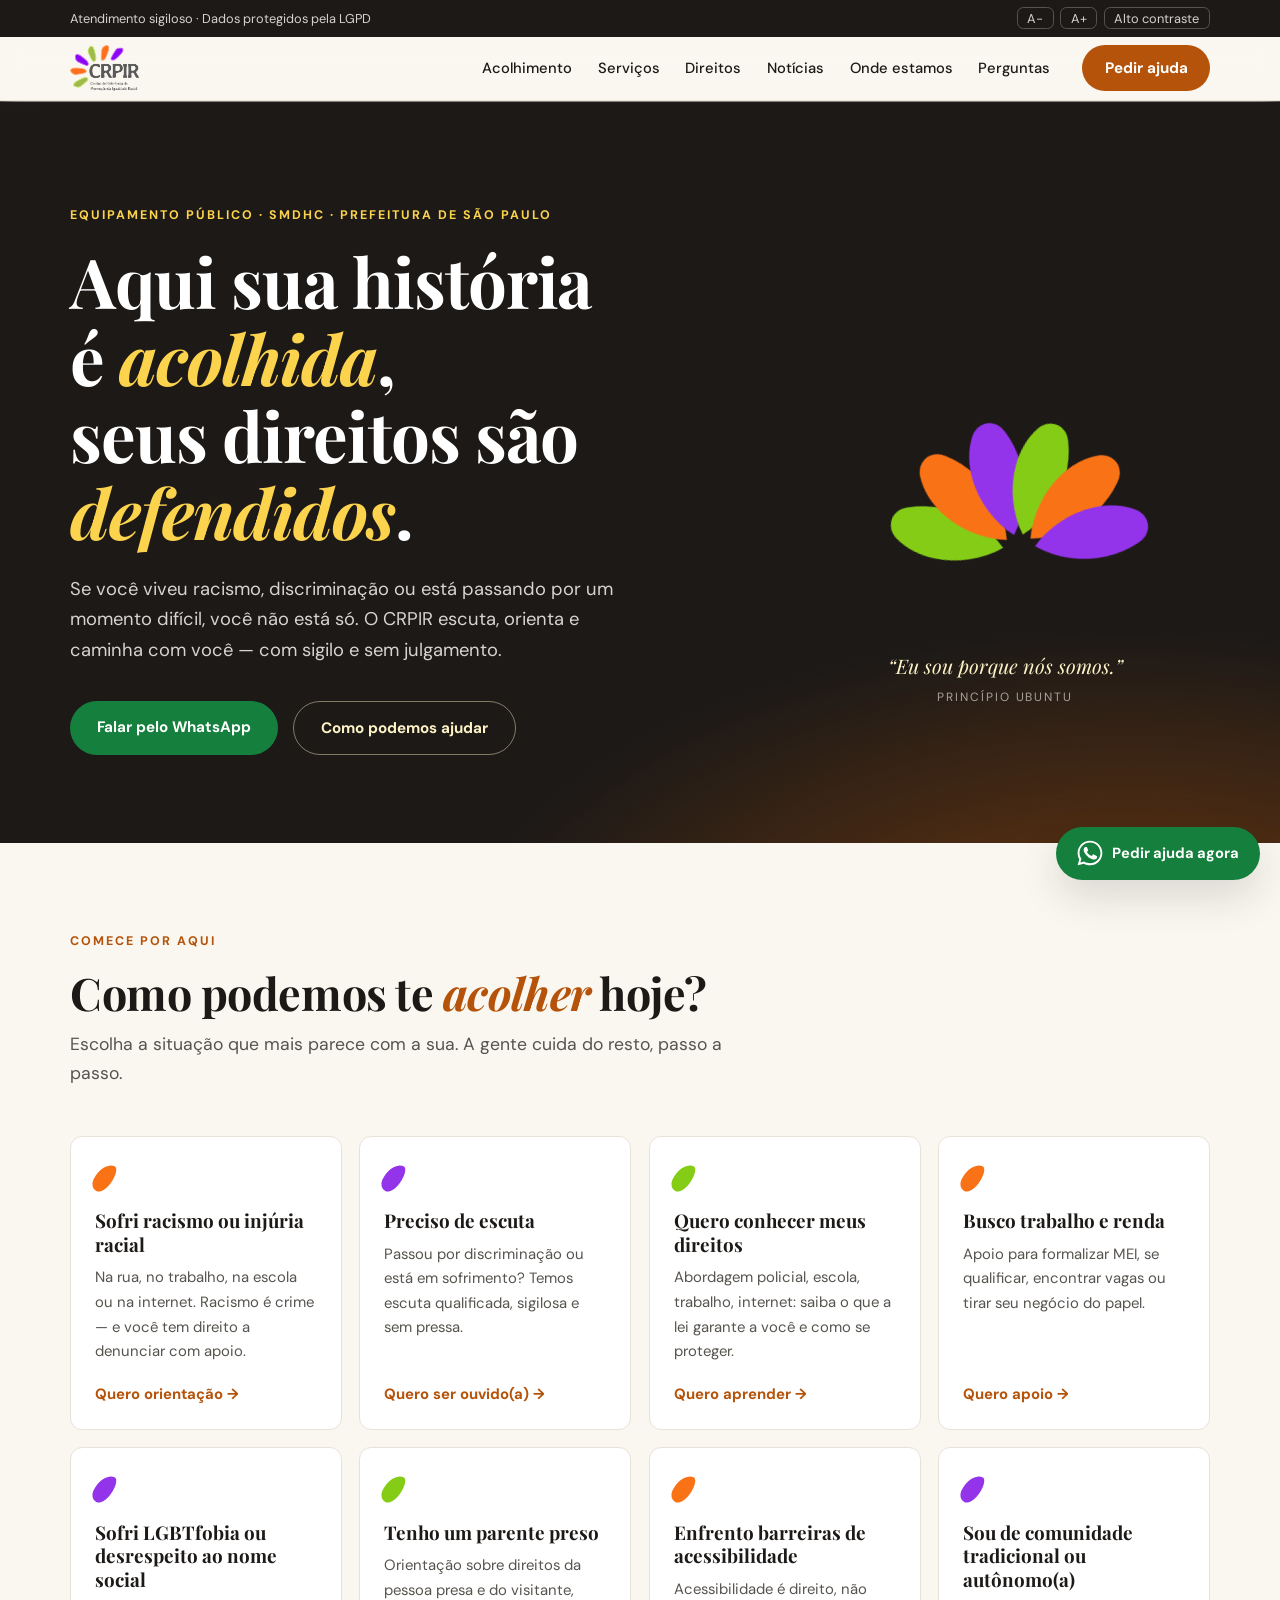
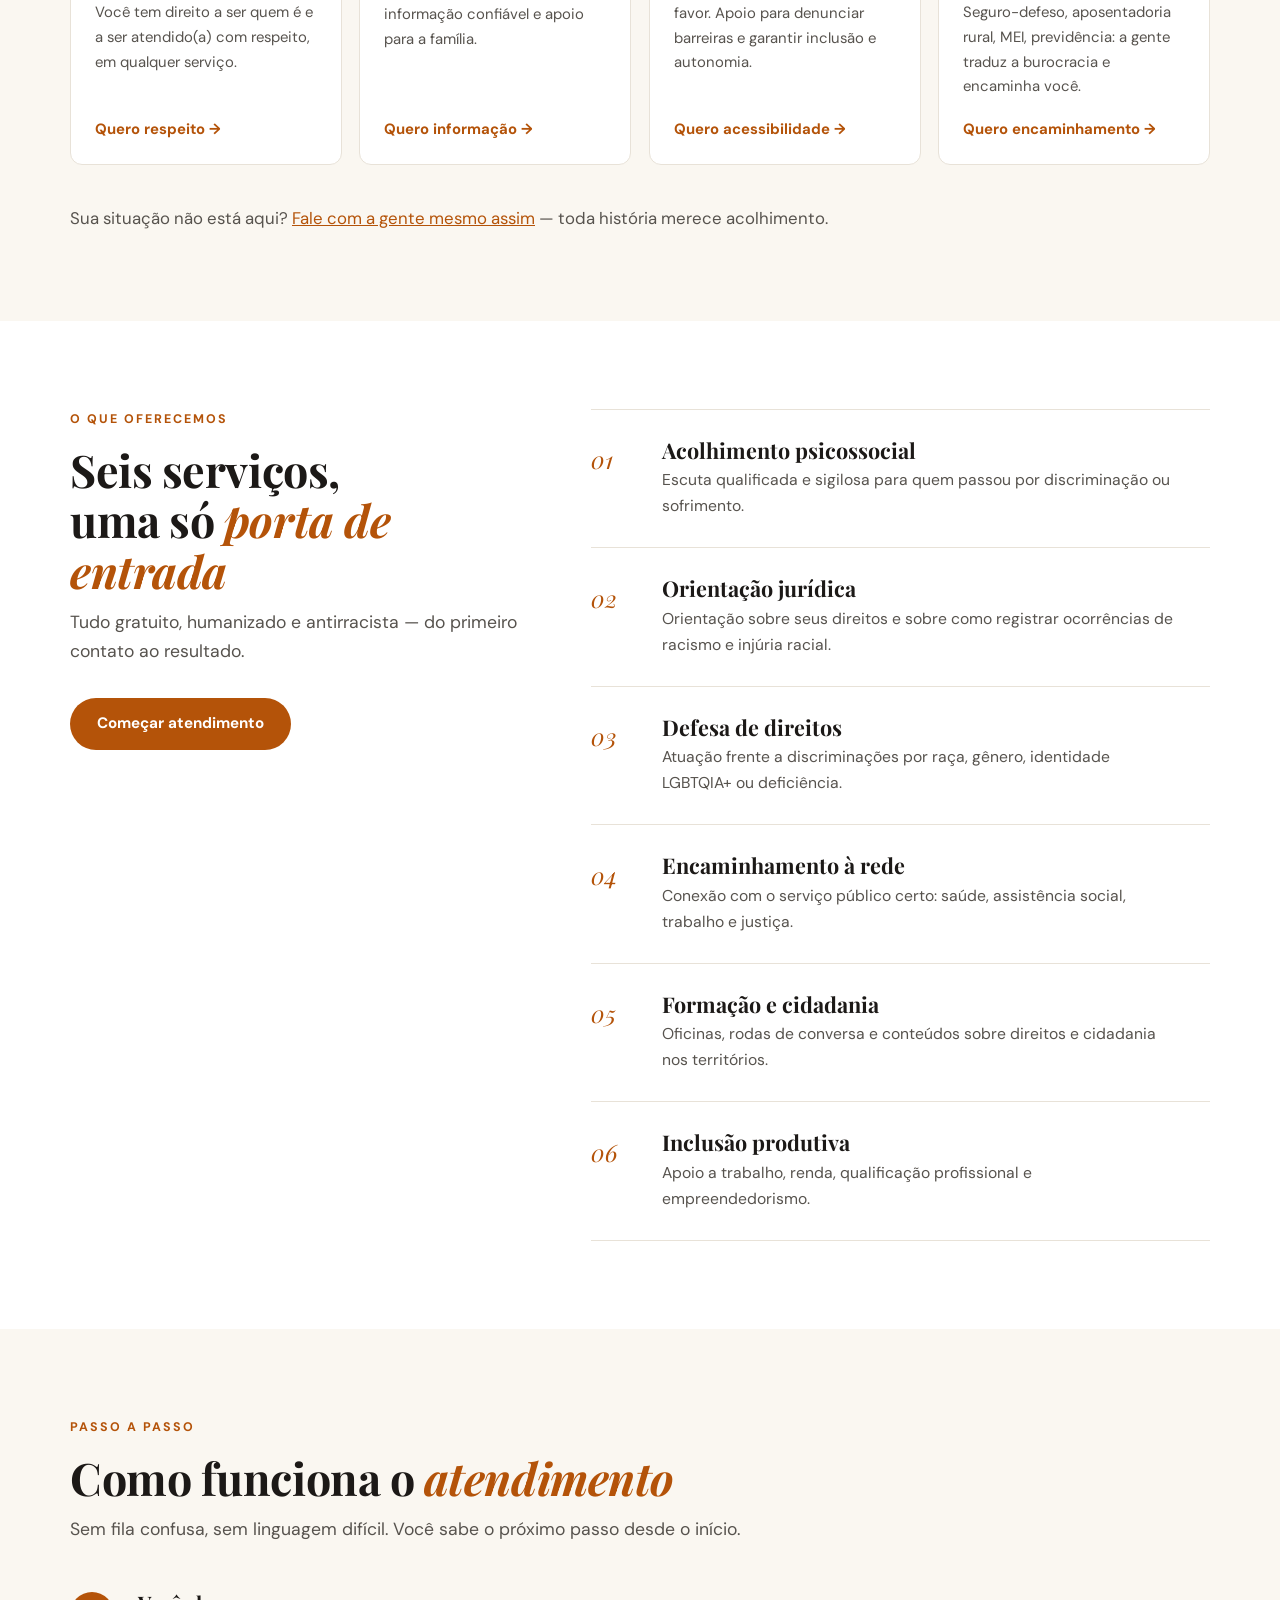
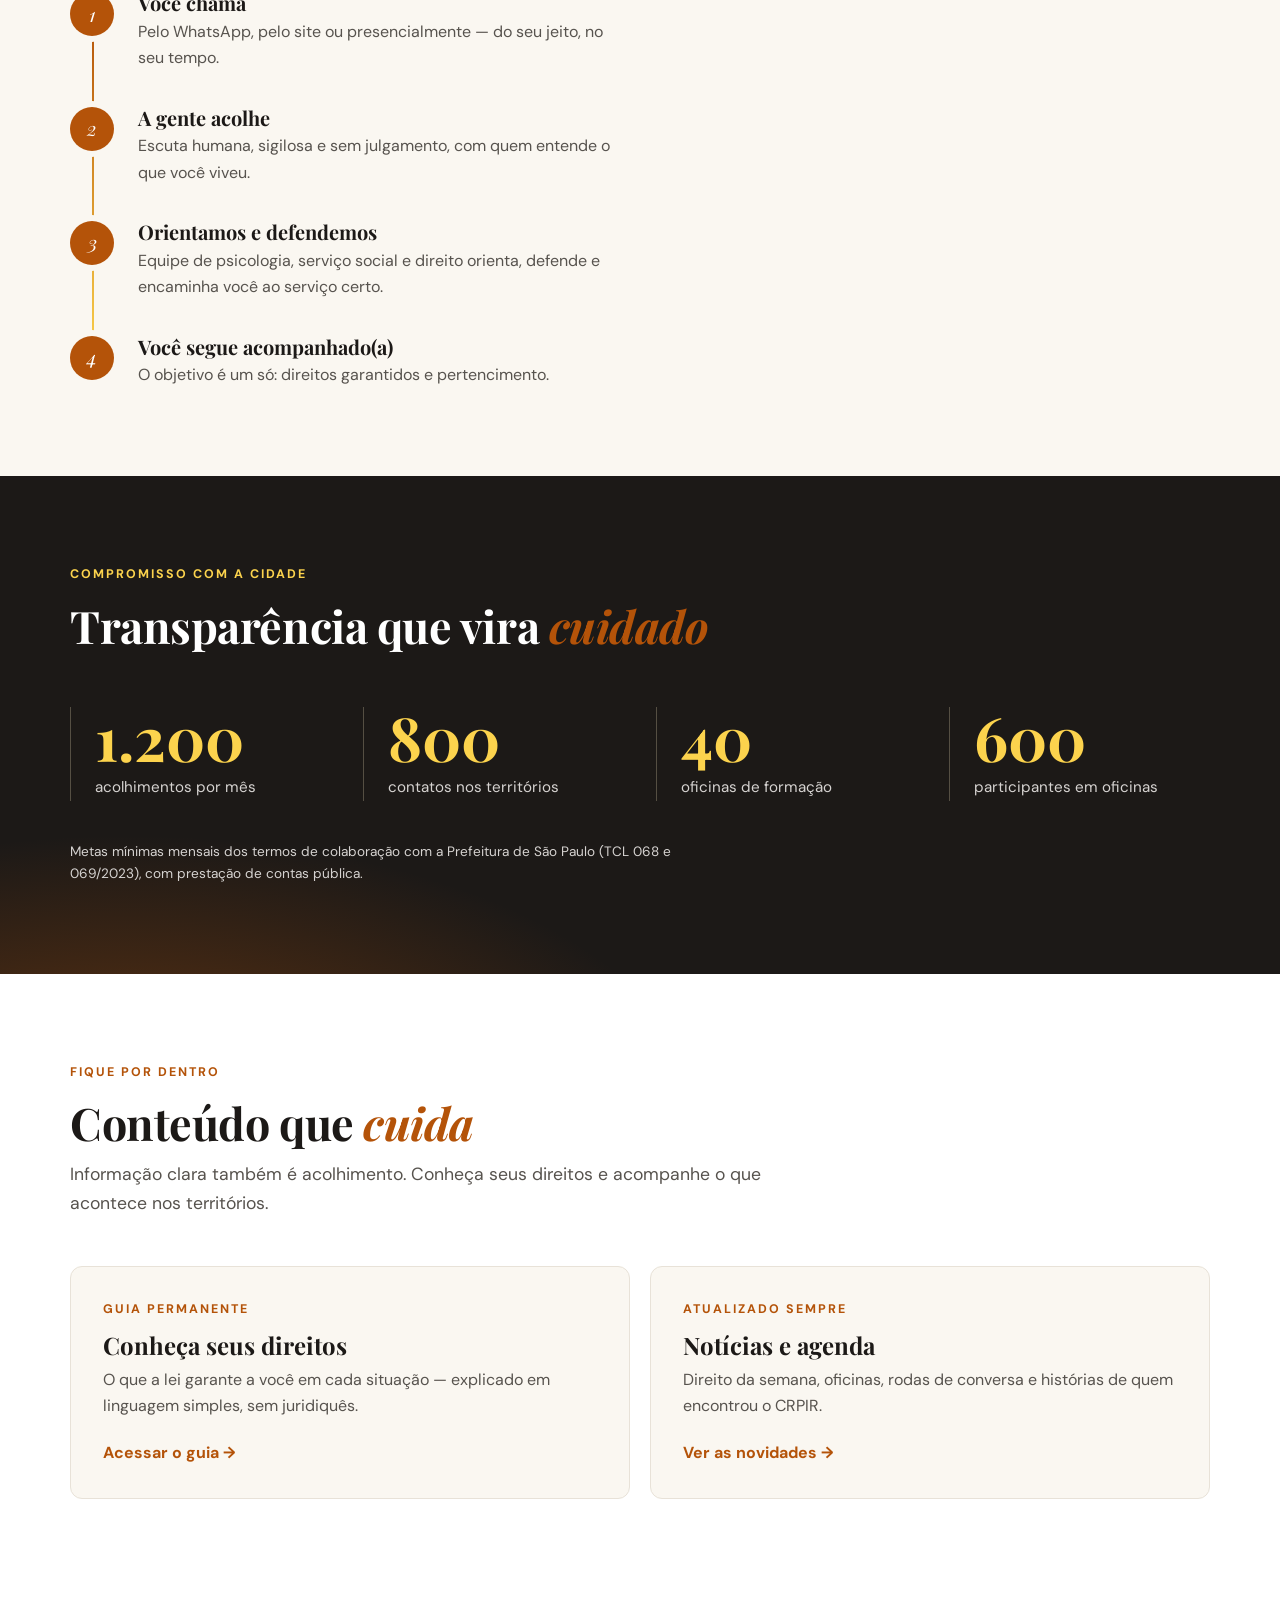
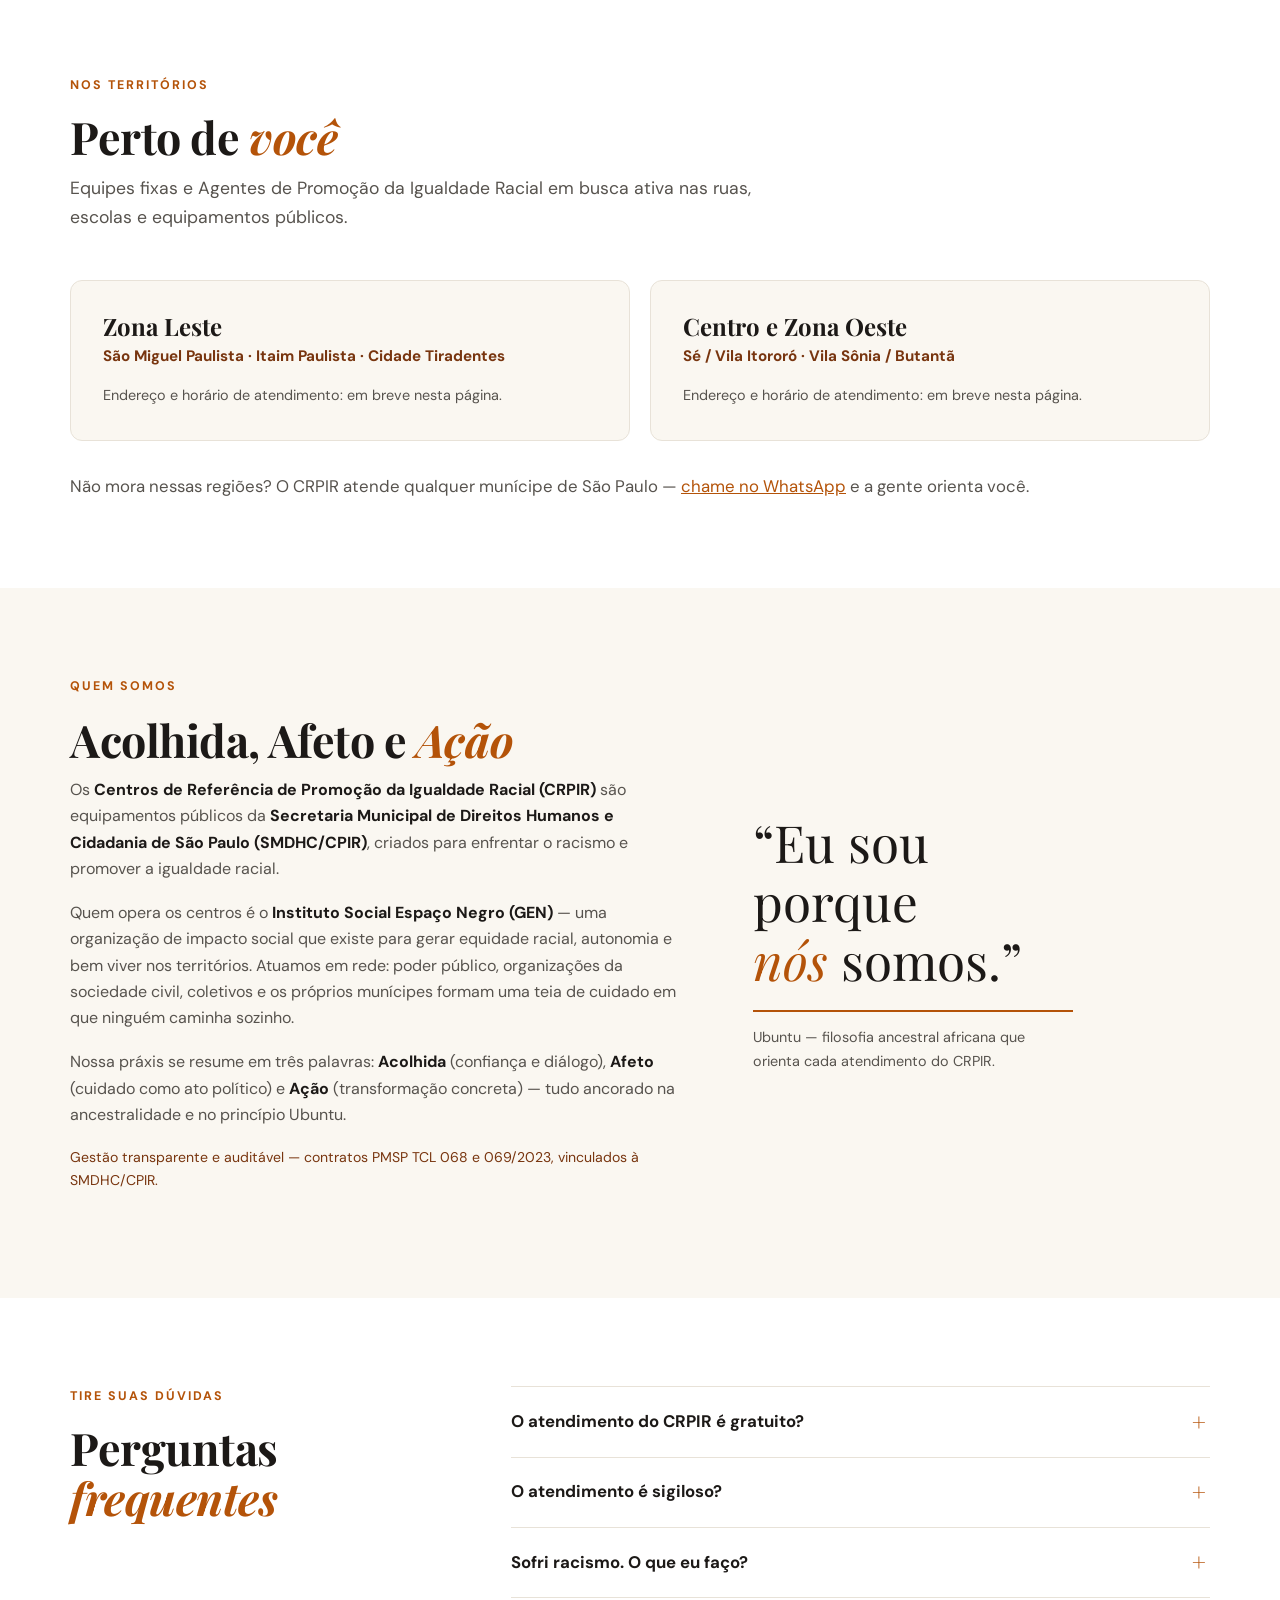
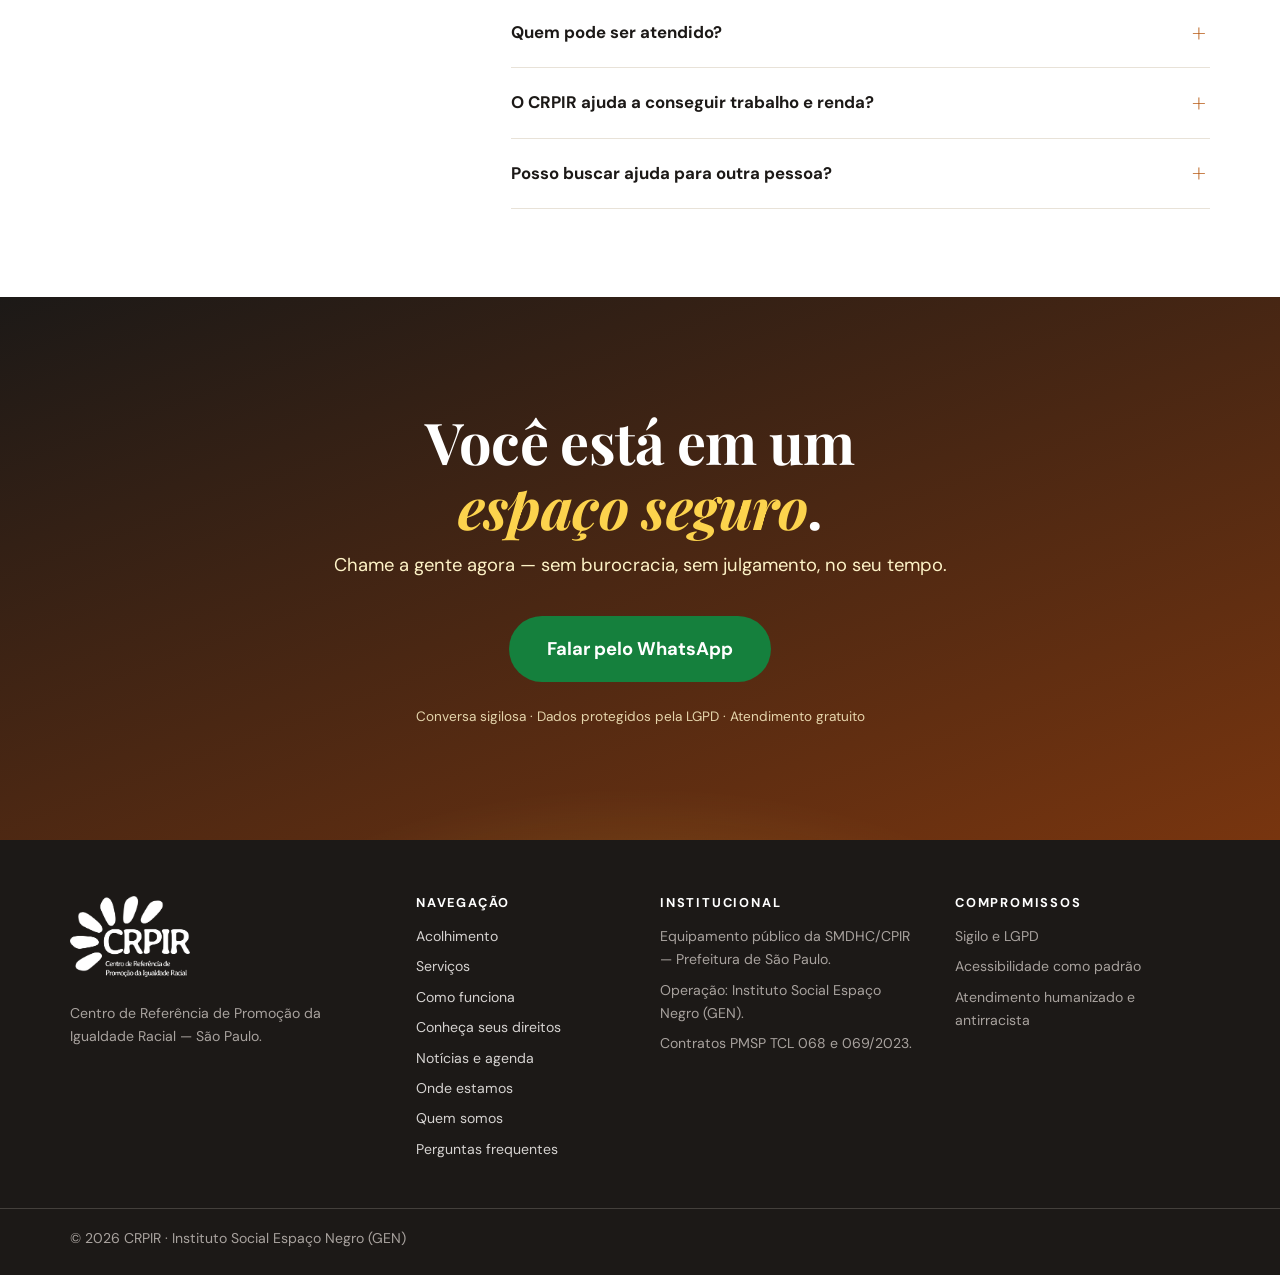
==== index.html @ 60990cb2 "feat: site institucional do CRPIR Páginas: início, conheça seus direitos e notícias/agenda. Identida" ====
<!DOCTYPE html>
<html lang="pt-BR">
<head>
  <meta charset="UTF-8">
  <meta name="viewport" content="width=device-width, initial-scale=1.0">

  <!-- SEO básico -->
  <title>CRPIR São Paulo — Centro de Referência de Promoção da Igualdade Racial | Acolhimento gratuito e sigiloso</title>
  <meta name="description" content="Sofreu racismo, injúria racial ou discriminação? O CRPIR acolhe, orienta e defende seus direitos — de graça e com sigilo. Acolhimento psicossocial, orientação jurídica e apoio a trabalho e renda em São Paulo.">
  <meta name="keywords" content="CRPIR, igualdade racial, sofri racismo, denunciar racismo, injúria racial, discriminação, acolhimento psicossocial, orientação jurídica gratuita, direitos humanos São Paulo, SMDHC, nome social, LGBTfobia, inclusão produtiva">
  <meta name="robots" content="index, follow">
  <meta name="author" content="Instituto Social Espaço Negro (GEN)">
  <!-- Domínio gratuito do GitHub Pages — trocar pelas URLs definitivas quando houver domínio próprio -->
  <link rel="canonical" href="https://umojainfinity.github.io/crpir/">

  <!-- Open Graph (compartilhamento em redes e WhatsApp) -->
  <meta property="og:type" content="website">
  <meta property="og:locale" content="pt_BR">
  <meta property="og:title" content="CRPIR — Acolhida, Afeto e Ação. Seus direitos começam aqui.">
  <meta property="og:description" content="Sofreu racismo ou discriminação? Você não está só. O CRPIR acolhe, orienta e defende seus direitos — gratuito e sigiloso, em São Paulo.">
  <meta property="og:url" content="https://umojainfinity.github.io/crpir/">
  <meta property="og:site_name" content="CRPIR São Paulo">
  <meta property="og:image" content="https://umojainfinity.github.io/crpir/assets/logo-crpir.png">

  <!-- Twitter / X -->
  <meta name="twitter:card" content="summary_large_image">
  <meta name="twitter:title" content="CRPIR — Acolhida, Afeto e Ação. Seus direitos começam aqui.">
  <meta name="twitter:description" content="Acolhimento gratuito e sigiloso contra o racismo e a discriminação, em São Paulo.">
  <meta name="twitter:image" content="https://umojainfinity.github.io/crpir/assets/logo-crpir.png">

  <link rel="icon" type="image/png" href="assets/logo-crpir.png">
  <meta name="theme-color" content="#1C1917">

  <!-- Tipografia da marca: Playfair Display (títulos) + DM Sans (corpo) -->
  <link rel="preconnect" href="https://fonts.googleapis.com">
  <link rel="preconnect" href="https://fonts.gstatic.com" crossorigin>
  <link href="https://fonts.googleapis.com/css2?family=Playfair+Display:ital,wght@0,600;0,700;0,800;1,600;1,700&family=DM+Sans:opsz,wght@9..40,400;9..40,500;9..40,700&display=swap" rel="stylesheet">

  <link rel="stylesheet" href="css/style.css">

  <!-- Dados estruturados: organização + serviços + FAQ -->
  <script type="application/ld+json">
  {
    "@context": "https://schema.org",
    "@graph": [
      {
        "@type": "GovernmentOrganization",
        "@id": "https://umojainfinity.github.io/crpir/#org",
        "name": "CRPIR — Centro de Referência de Promoção da Igualdade Racial",
        "alternateName": "CRPIR São Paulo",
        "url": "https://umojainfinity.github.io/crpir/",
        "logo": "https://umojainfinity.github.io/crpir/assets/logo-crpir.png",
        "description": "Equipamento público da Secretaria Municipal de Direitos Humanos e Cidadania de São Paulo (SMDHC/CPIR), operado pelo Instituto Social Espaço Negro (GEN), voltado ao enfrentamento do racismo e à promoção da igualdade racial. Atendimento humanizado, sigiloso e antirracista.",
        "areaServed": {
          "@type": "City",
          "name": "São Paulo",
          "containedInPlace": { "@type": "State", "name": "São Paulo" }
        },
        "parentOrganization": {
          "@type": "Organization",
          "name": "Instituto Social Espaço Negro (GEN)"
        },
        "knowsAbout": ["igualdade racial", "enfrentamento ao racismo", "direitos humanos", "acolhimento psicossocial", "orientação jurídica", "inclusão produtiva"]
      },
      {
        "@type": "GovernmentService",
        "name": "Acolhimento psicossocial",
        "serviceType": "Acolhimento psicossocial",
        "description": "Escuta qualificada e sigilosa para quem passou por discriminação ou sofrimento.",
        "provider": { "@id": "https://umojainfinity.github.io/crpir/#org" },
        "areaServed": { "@type": "City", "name": "São Paulo" },
        "isAccessibleForFree": true
      },
      {
        "@type": "GovernmentService",
        "name": "Orientação jurídica",
        "serviceType": "Orientação jurídica gratuita",
        "description": "Orientação sobre direitos e sobre como registrar ocorrências de racismo, injúria racial e outras discriminações.",
        "provider": { "@id": "https://umojainfinity.github.io/crpir/#org" },
        "areaServed": { "@type": "City", "name": "São Paulo" },
        "isAccessibleForFree": true
      },
      {
        "@type": "GovernmentService",
        "name": "Defesa de direitos",
        "serviceType": "Defesa de direitos",
        "description": "Atuação frente a discriminações por raça, gênero, identidade LGBTQIA+ e deficiência.",
        "provider": { "@id": "https://umojainfinity.github.io/crpir/#org" },
        "areaServed": { "@type": "City", "name": "São Paulo" },
        "isAccessibleForFree": true
      },
      {
        "@type": "GovernmentService",
        "name": "Inclusão produtiva",
        "serviceType": "Apoio a trabalho e renda",
        "description": "Apoio a trabalho, renda, qualificação profissional e empreendedorismo.",
        "provider": { "@id": "https://umojainfinity.github.io/crpir/#org" },
        "areaServed": { "@type": "City", "name": "São Paulo" },
        "isAccessibleForFree": true
      },
      {
        "@type": "FAQPage",
        "mainEntity": [
          {
            "@type": "Question",
            "name": "O atendimento do CRPIR é gratuito?",
            "acceptedAnswer": {
              "@type": "Answer",
              "text": "Sim. O CRPIR é um equipamento público da Prefeitura de São Paulo e todos os serviços são gratuitos: acolhimento psicossocial, orientação jurídica, defesa de direitos, encaminhamentos, formação e apoio a trabalho e renda."
            }
          },
          {
            "@type": "Question",
            "name": "O atendimento é sigiloso?",
            "acceptedAnswer": {
              "@type": "Answer",
              "text": "Sim. Sua história fica protegida. O atendimento é sigiloso e seus dados são tratados conforme a LGPD (Lei Geral de Proteção de Dados). Nada é compartilhado sem o seu consentimento."
            }
          },
          {
            "@type": "Question",
            "name": "Sofri racismo. O que eu faço?",
            "acceptedAnswer": {
              "@type": "Answer",
              "text": "Procure o CRPIR pelo WhatsApp ou presencialmente. Você será acolhido com escuta sigilosa, receberá orientação jurídica sobre como registrar a ocorrência e, se quiser, acompanhamento em cada passo."
            }
          },
          {
            "@type": "Question",
            "name": "Quem pode ser atendido pelo CRPIR?",
            "acceptedAnswer": {
              "@type": "Answer",
              "text": "Qualquer munícipe de São Paulo. O CRPIR prioriza a população negra e grupos historicamente excluídos, e também acolhe pessoas LGBTQIA+, pessoas com deficiência, trabalhadores informais, comunidades tradicionais, jovens e familiares de pessoas presas."
            }
          },
          {
            "@type": "Question",
            "name": "O CRPIR ajuda a conseguir trabalho e renda?",
            "acceptedAnswer": {
              "@type": "Answer",
              "text": "Sim. O serviço de inclusão produtiva apoia formalização como MEI, qualificação profissional, acesso a vagas de emprego e empreendedorismo."
            }
          },
          {
            "@type": "Question",
            "name": "Posso buscar ajuda para outra pessoa?",
            "acceptedAnswer": {
              "@type": "Answer",
              "text": "Pode. Familiares, amigos, educadores e profissionais da rede podem procurar o CRPIR para orientar alguém que precisa de acolhimento."
            }
          }
        ]
      }
    ]
  }
  </script>
</head>
<body>
  <a class="pular-conteudo" href="#conteudo">Pular para o conteúdo</a>

  <!-- Barra de acessibilidade -->
  <div class="barra-topo" role="region" aria-label="Opções de acessibilidade">
    <div class="container barra-topo__inner">
      <span class="barra-topo__selo">Atendimento sigiloso · Dados protegidos pela LGPD</span>
      <div class="barra-topo__botoes">
        <button type="button" id="btn-fonte-menos" aria-label="Diminuir tamanho da letra">A−</button>
        <button type="button" id="btn-fonte-mais" aria-label="Aumentar tamanho da letra">A+</button>
        <button type="button" id="btn-contraste" aria-pressed="false" aria-label="Ativar alto contraste">Alto contraste</button>
      </div>
    </div>
  </div>

  <!-- Cabeçalho -->
  <header class="cabecalho" id="inicio">
    <div class="container cabecalho__inner">
      <a href="#inicio" class="cabecalho__marca" aria-label="CRPIR — Página inicial">
        <img src="assets/logo-crpir.png" alt="Logotipo do CRPIR — Centro de Referência de Promoção da Igualdade Racial" width="69" height="46">
      </a>
      <nav class="cabecalho__nav" id="menu-principal" aria-label="Navegação principal">
        <ul>
          <li><a href="#acolhimento">Acolhimento</a></li>
          <li><a href="#servicos">Serviços</a></li>
          <li><a href="direitos.html">Direitos</a></li>
          <li><a href="noticias.html">Notícias</a></li>
          <li><a href="#onde-estamos">Onde estamos</a></li>
          <li><a href="#perguntas">Perguntas</a></li>
        </ul>
      </nav>
      <a class="botao botao--primario cabecalho__cta" href="#pedir-ajuda">Pedir ajuda</a>
      <button class="cabecalho__menu-btn" type="button" aria-expanded="false" aria-controls="menu-principal" aria-label="Abrir menu">
        <span></span><span></span>
      </button>
    </div>
  </header>

  <main id="conteudo">

    <!-- Hero -->
    <section class="hero" aria-labelledby="hero-titulo">
      <div class="container hero__inner">
        <div class="hero__conteudo">
          <p class="rotulo rotulo--claro">Equipamento público · SMDHC · Prefeitura de São Paulo</p>
          <h1 id="hero-titulo">
            Aqui sua história<br>
            é <em>acolhida</em>,<br>
            seus direitos são <em>defendidos</em>.
          </h1>
          <p class="hero__texto">
            Se você viveu racismo, discriminação ou está passando por um momento difícil,
            você não está só. O CRPIR escuta, orienta e caminha com você — com sigilo
            e sem julgamento.
          </p>
          <div class="hero__acoes">
            <!-- ATENÇÃO: número de WhatsApp é placeholder -->
            <a class="botao botao--whatsapp" href="https://wa.me/5511900000000?text=Ol%C3%A1%2C%20preciso%20de%20acolhimento%20do%20CRPIR." rel="noopener" target="_blank">Falar pelo WhatsApp</a>
            <a class="botao botao--fantasma" href="#acolhimento">Como podemos ajudar</a>
          </div>
        </div>
        <div class="hero__petalas" aria-hidden="true">
          <svg viewBox="0 0 420 420" xmlns="http://www.w3.org/2000/svg">
            <g transform="translate(225 330)">
              <path class="petala petala--verde p1" transform="rotate(-78) translate(0 -18)" d="M0 0 C-30 -34 -36 -86 -14 -118 C-4 -132 16 -130 22 -112 C36 -76 28 -30 0 0 Z"/>
              <path class="petala petala--laranja p2" transform="rotate(-47) translate(0 -18)" d="M0 0 C-30 -34 -36 -86 -14 -118 C-4 -132 16 -130 22 -112 C36 -76 28 -30 0 0 Z"/>
              <path class="petala petala--roxa p3" transform="rotate(-16) translate(0 -18)" d="M0 0 C-30 -34 -36 -86 -14 -118 C-4 -132 16 -130 22 -112 C36 -76 28 -30 0 0 Z"/>
              <path class="petala petala--verde p4" transform="rotate(15) translate(0 -18)" d="M0 0 C-30 -34 -36 -86 -14 -118 C-4 -132 16 -130 22 -112 C36 -76 28 -30 0 0 Z"/>
              <path class="petala petala--laranja p5" transform="rotate(46) translate(0 -18)" d="M0 0 C-30 -34 -36 -86 -14 -118 C-4 -132 16 -130 22 -112 C36 -76 28 -30 0 0 Z"/>
              <path class="petala petala--roxa p6" transform="rotate(77) translate(0 -18)" d="M0 0 C-30 -34 -36 -86 -14 -118 C-4 -132 16 -130 22 -112 C36 -76 28 -30 0 0 Z"/>
            </g>
          </svg>
          <p class="hero__ubuntu">“Eu sou porque nós somos.”<span>princípio Ubuntu</span></p>
        </div>
      </div>
    </section>

    <!-- Cards de situação -->
    <section class="situacoes" id="acolhimento" aria-labelledby="situacoes-titulo">
      <div class="container">
        <div class="secao-cabeca" data-reveal>
          <p class="rotulo">Comece por aqui</p>
          <h2 id="situacoes-titulo">Como podemos te <em>acolher</em> hoje?</h2>
          <p class="secao-subtitulo">Escolha a situação que mais parece com a sua. A gente cuida do resto, passo a passo.</p>
        </div>
        <ul class="situacoes__grade">
          <li class="cartao-situacao" data-reveal>
            <span class="cartao-situacao__petala cartao-situacao__petala--laranja" aria-hidden="true"></span>
            <h3>Sofri racismo ou injúria racial</h3>
            <p>Na rua, no trabalho, na escola ou na internet. Racismo é crime — e você tem direito a denunciar com apoio.</p>
            <a href="#pedir-ajuda" class="cartao-situacao__link">Quero orientação</a>
          </li>
          <li class="cartao-situacao" data-reveal>
            <span class="cartao-situacao__petala cartao-situacao__petala--roxa" aria-hidden="true"></span>
            <h3>Preciso de escuta</h3>
            <p>Passou por discriminação ou está em sofrimento? Temos escuta qualificada, sigilosa e sem pressa.</p>
            <a href="#pedir-ajuda" class="cartao-situacao__link">Quero ser ouvido(a)</a>
          </li>
          <li class="cartao-situacao" data-reveal>
            <span class="cartao-situacao__petala cartao-situacao__petala--verde" aria-hidden="true"></span>
            <h3>Quero conhecer meus direitos</h3>
            <p>Abordagem policial, escola, trabalho, internet: saiba o que a lei garante a você e como se proteger.</p>
            <a href="#pedir-ajuda" class="cartao-situacao__link">Quero aprender</a>
          </li>
          <li class="cartao-situacao" data-reveal>
            <span class="cartao-situacao__petala cartao-situacao__petala--laranja" aria-hidden="true"></span>
            <h3>Busco trabalho e renda</h3>
            <p>Apoio para formalizar MEI, se qualificar, encontrar vagas ou tirar seu negócio do papel.</p>
            <a href="#pedir-ajuda" class="cartao-situacao__link">Quero apoio</a>
          </li>
          <li class="cartao-situacao" data-reveal>
            <span class="cartao-situacao__petala cartao-situacao__petala--roxa" aria-hidden="true"></span>
            <h3>Sofri LGBTfobia ou desrespeito ao nome social</h3>
            <p>Você tem direito a ser quem é e a ser atendido(a) com respeito, em qualquer serviço.</p>
            <a href="#pedir-ajuda" class="cartao-situacao__link">Quero respeito</a>
          </li>
          <li class="cartao-situacao" data-reveal>
            <span class="cartao-situacao__petala cartao-situacao__petala--verde" aria-hidden="true"></span>
            <h3>Tenho um parente preso</h3>
            <p>Orientação sobre direitos da pessoa presa e do visitante, informação confiável e apoio para a família.</p>
            <a href="#pedir-ajuda" class="cartao-situacao__link">Quero informação</a>
          </li>
          <li class="cartao-situacao" data-reveal>
            <span class="cartao-situacao__petala cartao-situacao__petala--laranja" aria-hidden="true"></span>
            <h3>Enfrento barreiras de acessibilidade</h3>
            <p>Acessibilidade é direito, não favor. Apoio para denunciar barreiras e garantir inclusão e autonomia.</p>
            <a href="#pedir-ajuda" class="cartao-situacao__link">Quero acessibilidade</a>
          </li>
          <li class="cartao-situacao" data-reveal>
            <span class="cartao-situacao__petala cartao-situacao__petala--roxa" aria-hidden="true"></span>
            <h3>Sou de comunidade tradicional ou autônomo(a)</h3>
            <p>Seguro-defeso, aposentadoria rural, MEI, previdência: a gente traduz a burocracia e encaminha você.</p>
            <a href="#pedir-ajuda" class="cartao-situacao__link">Quero encaminhamento</a>
          </li>
        </ul>
        <p class="situacoes__outro" data-reveal>Sua situação não está aqui? <a href="#pedir-ajuda">Fale com a gente mesmo assim</a> — toda história merece acolhimento.</p>
      </div>
    </section>

    <!-- Serviços -->
    <section class="servicos" id="servicos" aria-labelledby="servicos-titulo">
      <div class="container servicos__inner">
        <div class="servicos__intro" data-reveal>
          <p class="rotulo">O que oferecemos</p>
          <h2 id="servicos-titulo">Seis serviços,<br>uma só <em>porta de entrada</em></h2>
          <p class="secao-subtitulo">Tudo gratuito, humanizado e antirracista — do primeiro contato ao resultado.</p>
          <a class="botao botao--primario" href="#pedir-ajuda">Começar atendimento</a>
        </div>
        <ol class="servicos__lista">
          <li data-reveal>
            <h3>Acolhimento psicossocial</h3>
            <p>Escuta qualificada e sigilosa para quem passou por discriminação ou sofrimento.</p>
          </li>
          <li data-reveal>
            <h3>Orientação jurídica</h3>
            <p>Orientação sobre seus direitos e sobre como registrar ocorrências de racismo e injúria racial.</p>
          </li>
          <li data-reveal>
            <h3>Defesa de direitos</h3>
            <p>Atuação frente a discriminações por raça, gênero, identidade LGBTQIA+ ou deficiência.</p>
          </li>
          <li data-reveal>
            <h3>Encaminhamento à rede</h3>
            <p>Conexão com o serviço público certo: saúde, assistência social, trabalho e justiça.</p>
          </li>
          <li data-reveal>
            <h3>Formação e cidadania</h3>
            <p>Oficinas, rodas de conversa e conteúdos sobre direitos e cidadania nos territórios.</p>
          </li>
          <li data-reveal>
            <h3>Inclusão produtiva</h3>
            <p>Apoio a trabalho, renda, qualificação profissional e empreendedorismo.</p>
          </li>
        </ol>
      </div>
    </section>

    <!-- Como funciona -->
    <section class="jornada" id="como-funciona" aria-labelledby="jornada-titulo">
      <div class="container">
        <div class="secao-cabeca" data-reveal>
          <p class="rotulo">Passo a passo</p>
          <h2 id="jornada-titulo">Como funciona o <em>atendimento</em></h2>
          <p class="secao-subtitulo">Sem fila confusa, sem linguagem difícil. Você sabe o próximo passo desde o início.</p>
        </div>
        <ol class="jornada__passos">
          <li class="passo" data-reveal>
            <span class="passo__numero" aria-hidden="true">1</span>
            <div>
              <h3>Você chama</h3>
              <p>Pelo WhatsApp, pelo site ou presencialmente — do seu jeito, no seu tempo.</p>
            </div>
          </li>
          <li class="passo" data-reveal>
            <span class="passo__numero" aria-hidden="true">2</span>
            <div>
              <h3>A gente acolhe</h3>
              <p>Escuta humana, sigilosa e sem julgamento, com quem entende o que você viveu.</p>
            </div>
          </li>
          <li class="passo" data-reveal>
            <span class="passo__numero" aria-hidden="true">3</span>
            <div>
              <h3>Orientamos e defendemos</h3>
              <p>Equipe de psicologia, serviço social e direito orienta, defende e encaminha você ao serviço certo.</p>
            </div>
          </li>
          <li class="passo" data-reveal>
            <span class="passo__numero" aria-hidden="true">4</span>
            <div>
              <h3>Você segue acompanhado(a)</h3>
              <p>O objetivo é um só: direitos garantidos e pertencimento.</p>
            </div>
          </li>
        </ol>
      </div>
    </section>

    <!-- Faixa de impacto -->
    <section class="impacto" aria-labelledby="impacto-titulo">
      <div class="container">
        <div class="secao-cabeca" data-reveal>
          <p class="rotulo rotulo--claro">Compromisso com a cidade</p>
          <h2 id="impacto-titulo" class="impacto__titulo">Transparência que vira <em>cuidado</em></h2>
        </div>
        <ul class="impacto__numeros">
          <li data-reveal><strong>1.200</strong><span>acolhimentos por mês</span></li>
          <li data-reveal><strong>800</strong><span>contatos nos territórios</span></li>
          <li data-reveal><strong>40</strong><span>oficinas de formação</span></li>
          <li data-reveal><strong>600</strong><span>participantes em oficinas</span></li>
        </ul>
        <p class="impacto__nota" data-reveal>Metas mínimas mensais dos termos de colaboração com a Prefeitura de São Paulo (TCL 068 e 069/2023), com prestação de contas pública.</p>
      </div>
    </section>

    <!-- Conteúdo que cuida: Notícias e Direitos -->
    <section class="conteudos" id="conteudos" aria-labelledby="conteudos-titulo">
      <div class="container">
        <div class="secao-cabeca" data-reveal>
          <p class="rotulo">Fique por dentro</p>
          <h2 id="conteudos-titulo">Conteúdo que <em>cuida</em></h2>
          <p class="secao-subtitulo">Informação clara também é acolhimento. Conheça seus direitos e acompanhe o que acontece nos territórios.</p>
        </div>
        <div class="conteudos__grade">
          <a class="cartao-conteudo" href="direitos.html" data-reveal>
            <p class="rotulo">Guia permanente</p>
            <h3>Conheça seus direitos</h3>
            <p>O que a lei garante a você em cada situação — explicado em linguagem simples, sem juridiquês.</p>
            <span class="cartao-conteudo__link">Acessar o guia</span>
          </a>
          <a class="cartao-conteudo" href="noticias.html" data-reveal>
            <p class="rotulo">Atualizado sempre</p>
            <h3>Notícias e agenda</h3>
            <p>Direito da semana, oficinas, rodas de conversa e histórias de quem encontrou o CRPIR.</p>
            <span class="cartao-conteudo__link">Ver as novidades</span>
          </a>
        </div>
      </div>
    </section>

    <!-- Onde estamos -->
    <section class="territorios" id="onde-estamos" aria-labelledby="territorios-titulo">
      <div class="container">
        <div class="secao-cabeca" data-reveal>
          <p class="rotulo">Nos territórios</p>
          <h2 id="territorios-titulo">Perto de <em>você</em></h2>
          <p class="secao-subtitulo">Equipes fixas e Agentes de Promoção da Igualdade Racial em busca ativa nas ruas, escolas e equipamentos públicos.</p>
        </div>
        <div class="territorios__grade">
          <article class="cartao-territorio" data-reveal>
            <h3>Zona Leste</h3>
            <p class="cartao-territorio__bairros">São Miguel Paulista · Itaim Paulista · Cidade Tiradentes</p>
            <p class="cartao-territorio__contato">Endereço e horário de atendimento: em breve nesta página.</p>
          </article>
          <article class="cartao-territorio" data-reveal>
            <h3>Centro e Zona Oeste</h3>
            <p class="cartao-territorio__bairros">Sé / Vila Itororó · Vila Sônia / Butantã</p>
            <p class="cartao-territorio__contato">Endereço e horário de atendimento: em breve nesta página.</p>
          </article>
        </div>
        <p class="territorios__nota" data-reveal>Não mora nessas regiões? O CRPIR atende qualquer munícipe de São Paulo — <a href="#pedir-ajuda">chame no WhatsApp</a> e a gente orienta você.</p>
      </div>
    </section>

    <!-- Quem somos -->
    <section class="quem-somos" id="quem-somos" aria-labelledby="quem-somos-titulo">
      <div class="container quem-somos__inner">
        <div class="quem-somos__texto" data-reveal>
          <p class="rotulo">Quem somos</p>
          <h2 id="quem-somos-titulo">Acolhida, Afeto e <em>Ação</em></h2>
          <p>
            Os <strong>Centros de Referência de Promoção da Igualdade Racial (CRPIR)</strong> são equipamentos
            públicos da <strong>Secretaria Municipal de Direitos Humanos e Cidadania de São Paulo (SMDHC/CPIR)</strong>,
            criados para enfrentar o racismo e promover a igualdade racial.
          </p>
          <p>
            Quem opera os centros é o <strong>Instituto Social Espaço Negro (GEN)</strong> — uma organização de
            impacto social que existe para gerar equidade racial, autonomia e bem viver nos territórios.
            Atuamos em rede: poder público, organizações da sociedade civil, coletivos e os próprios munícipes
            formam uma teia de cuidado em que ninguém caminha sozinho.
          </p>
          <p>
            Nossa práxis se resume em três palavras: <strong>Acolhida</strong> (confiança e diálogo),
            <strong>Afeto</strong> (cuidado como ato político) e <strong>Ação</strong> (transformação concreta) —
            tudo ancorado na ancestralidade e no princípio Ubuntu.
          </p>
          <p class="quem-somos__contratos">
            Gestão transparente e auditável — contratos PMSP TCL 068 e 069/2023, vinculados à SMDHC/CPIR.
          </p>
        </div>
        <figure class="quem-somos__citacao" data-reveal>
          <blockquote>
            <p>“Eu sou<br>porque<br><em>nós</em> somos.”</p>
          </blockquote>
          <figcaption>Ubuntu — filosofia ancestral africana que orienta cada atendimento do CRPIR.</figcaption>
        </figure>
      </div>
    </section>

    <!-- Perguntas frequentes -->
    <section class="faq" id="perguntas" aria-labelledby="faq-titulo">
      <div class="container faq__inner">
        <div class="secao-cabeca" data-reveal>
          <p class="rotulo">Tire suas dúvidas</p>
          <h2 id="faq-titulo">Perguntas <em>frequentes</em></h2>
        </div>
        <div class="faq__lista" data-reveal>
          <details>
            <summary>O atendimento do CRPIR é gratuito?</summary>
            <p>Sim. O CRPIR é um equipamento público da Prefeitura de São Paulo e todos os serviços são gratuitos: acolhimento psicossocial, orientação jurídica, defesa de direitos, encaminhamentos, formação e apoio a trabalho e renda.</p>
          </details>
          <details>
            <summary>O atendimento é sigiloso?</summary>
            <p>Sim. Sua história fica protegida. O atendimento é sigiloso e seus dados são tratados conforme a LGPD. Nada é compartilhado sem o seu consentimento.</p>
          </details>
          <details>
            <summary>Sofri racismo. O que eu faço?</summary>
            <p>Chame o CRPIR pelo WhatsApp ou venha presencialmente. Você será acolhido(a) com escuta sigilosa e receberá orientação sobre como registrar a ocorrência. Se quiser, acompanhamos você em cada passo.</p>
          </details>
          <details>
            <summary>Quem pode ser atendido?</summary>
            <p>Qualquer munícipe de São Paulo. Priorizamos a população negra e grupos historicamente excluídos, e também acolhemos pessoas LGBTQIA+, pessoas com deficiência, trabalhadores informais, comunidades tradicionais, jovens e familiares de pessoas presas.</p>
          </details>
          <details>
            <summary>O CRPIR ajuda a conseguir trabalho e renda?</summary>
            <p>Sim. O serviço de inclusão produtiva apoia formalização como MEI, qualificação profissional, acesso a vagas e empreendedorismo.</p>
          </details>
          <details>
            <summary>Posso buscar ajuda para outra pessoa?</summary>
            <p>Pode. Familiares, amigos, educadores e profissionais da rede podem procurar o CRPIR para orientar alguém que precisa. Você não está só — e quem você ama também não.</p>
          </details>
        </div>
      </div>
    </section>

    <!-- CTA final -->
    <section class="cta-final" id="pedir-ajuda" aria-labelledby="cta-titulo">
      <div class="container cta-final__inner" data-reveal>
        <h2 id="cta-titulo">Você está em um<br><em>espaço seguro</em>.</h2>
        <p>Chame a gente agora — sem burocracia, sem julgamento, no seu tempo.</p>
        <!-- ATENÇÃO: número de WhatsApp é placeholder -->
        <a class="botao botao--whatsapp botao--grande" href="https://wa.me/5511900000000?text=Ol%C3%A1%2C%20preciso%20de%20acolhimento%20do%20CRPIR." rel="noopener" target="_blank">
          Falar pelo WhatsApp
        </a>
        <p class="cta-final__sigilo">Conversa sigilosa · Dados protegidos pela LGPD · Atendimento gratuito</p>
      </div>
    </section>
  </main>

  <!-- Rodapé -->
  <footer class="rodape">
    <div class="container rodape__inner">
      <div class="rodape__col rodape__marca">
        <img src="assets/logo-crpir-branco.png" alt="Logotipo do CRPIR em branco" width="120" height="81" loading="lazy">
        <p>Centro de Referência de Promoção da Igualdade Racial — São Paulo.</p>
      </div>
      <div class="rodape__col">
        <h3>Navegação</h3>
        <ul>
          <li><a href="#acolhimento">Acolhimento</a></li>
          <li><a href="#servicos">Serviços</a></li>
          <li><a href="#como-funciona">Como funciona</a></li>
          <li><a href="direitos.html">Conheça seus direitos</a></li>
          <li><a href="noticias.html">Notícias e agenda</a></li>
          <li><a href="#onde-estamos">Onde estamos</a></li>
          <li><a href="#quem-somos">Quem somos</a></li>
          <li><a href="#perguntas">Perguntas frequentes</a></li>
        </ul>
      </div>
      <div class="rodape__col">
        <h3>Institucional</h3>
        <p>Equipamento público da SMDHC/CPIR — Prefeitura de São Paulo.</p>
        <p>Operação: Instituto Social Espaço Negro (GEN).</p>
        <p>Contratos PMSP TCL 068 e 069/2023.</p>
      </div>
      <div class="rodape__col">
        <h3>Compromissos</h3>
        <p>Sigilo e LGPD</p>
        <p>Acessibilidade como padrão</p>
        <p>Atendimento humanizado e antirracista</p>
      </div>
    </div>
    <div class="rodape__base">
      <div class="container">
        <p>© <span id="ano-atual">2026</span> CRPIR · Instituto Social Espaço Negro (GEN)</p>
      </div>
    </div>
  </footer>

  <!-- Botão flutuante do WhatsApp — ATENÇÃO: número placeholder -->
  <a class="whatsapp-flutuante" href="https://wa.me/5511900000000?text=Ol%C3%A1%2C%20preciso%20de%20acolhimento%20do%20CRPIR." rel="noopener" target="_blank" aria-label="Falar com o CRPIR pelo WhatsApp">
    <svg viewBox="0 0 32 32" width="26" height="26" aria-hidden="true" fill="currentColor"><path d="M16 .8C7.6.8.8 7.6.8 16c0 2.7.7 5.3 2 7.6L.8 31.2l7.8-2c2.2 1.2 4.7 1.9 7.4 1.9 8.4 0 15.2-6.8 15.2-15.2S24.4.8 16 .8zm0 27.7c-2.4 0-4.7-.6-6.7-1.8l-.5-.3-4.6 1.2 1.2-4.5-.3-.5c-1.3-2-2-4.4-2-6.8C3.1 8.9 8.9 3.1 16 3.1S28.9 8.9 28.9 16 23.1 28.5 16 28.5zm7.1-9.5c-.4-.2-2.3-1.1-2.6-1.3-.4-.1-.6-.2-.9.2-.3.4-1 1.3-1.2 1.5-.2.3-.4.3-.8.1-.4-.2-1.6-.6-3.1-1.9-1.1-1-1.9-2.3-2.1-2.6-.2-.4 0-.6.2-.8.2-.2.4-.4.6-.7.2-.2.3-.4.4-.7.1-.3.1-.5 0-.7-.1-.2-.9-2.1-1.2-2.9-.3-.8-.6-.7-.9-.7h-.8c-.3 0-.7.1-1.1.5-.4.4-1.4 1.4-1.4 3.4s1.5 3.9 1.7 4.2c.2.3 2.9 4.4 7 6.2 1 .4 1.7.7 2.3.9 1 .3 1.9.3 2.6.2.8-.1 2.3-1 2.7-1.9.3-.9.3-1.7.2-1.9-.1-.2-.4-.3-.8-.5z"/></svg>
    <span class="whatsapp-flutuante__texto">Pedir ajuda agora</span>
  </a>

  <script src="js/main.js" defer></script>
</body>
</html>
---- css/style.css ----
/* ==========================================================================
   CRPIR — redesign editorial
   Base do guia de marca (Personas_CRPIR_v10): âmbar #B45309 · âmbar escuro
   #78350F · âmbar médio #FCD34D · areia #FEF3C7 · tinta #1C1917 · esmeralda
   #15803D · Playfair Display + DM Sans · cantos 0.75rem.
   Assinatura visual: as pétalas do logotipo (roxo, laranja, verde) usadas
   como sistema gráfico — leque no hero e marcadores nos cards.
   ========================================================================== */

:root {
  --tinta: #1C1917;
  --tinta-suave: #292524;
  --ambar: #B45309;
  --ambar-escuro: #78350F;
  --ambar-medio: #FCD34D;
  --areia: #FEF3C7;
  --papel: #FAF7F1;
  --branco: #FFFFFF;
  --esmeralda: #15803D;
  --cinza-texto: #57534E;
  --hairline: #E8E2D8;

  /* pétalas do logotipo */
  --petala-roxa: #9333EA;
  --petala-laranja: #F97316;
  --petala-verde: #84CC16;

  --raio: 0.75rem;
  --sombra: 0 2px 12px rgba(28, 25, 23, 0.06);
  --sombra-alta: 0 16px 40px rgba(28, 25, 23, 0.14);
  --fonte-titulo: "Playfair Display", Georgia, serif;
  --fonte-corpo: "DM Sans", -apple-system, "Segoe UI", sans-serif;
  --transicao: 0.55s cubic-bezier(0.22, 1, 0.36, 1);
}

body.alto-contraste {
  --tinta: #000000;
  --tinta-suave: #000000;
  --ambar: #7c3a00;
  --ambar-escuro: #4a2000;
  --papel: #ffffff;
  --areia: #ffffff;
  --branco: #ffffff;
  --cinza-texto: #000000;
  --hairline: #000000;
  --sombra: 0 0 0 2px #000;
  --sombra-alta: 0 0 0 3px #000;
}

* { margin: 0; padding: 0; box-sizing: border-box; }

html { scroll-behavior: smooth; }

body {
  font-family: var(--fonte-corpo);
  font-size: calc(1rem * var(--escala-fonte, 1));
  line-height: 1.65;
  color: var(--cinza-texto);
  background: var(--papel);
}

img { max-width: 100%; height: auto; }
ul, ol { list-style: none; }
a { color: var(--ambar); }

.container {
  width: min(1140px, 100% - 3rem);
  margin-inline: auto;
}

h1, h2, h3 {
  font-family: var(--fonte-titulo);
  color: var(--tinta);
  line-height: 1.12;
  font-weight: 700;
}

h2 {
  font-size: clamp(1.9rem, 3.6vw, 2.8rem);
  letter-spacing: -0.01em;
  margin-bottom: 0.75rem;
}
h2 em, h1 em {
  font-style: italic;
  color: var(--ambar);
}

.rotulo {
  font-size: 0.78rem;
  font-weight: 700;
  text-transform: uppercase;
  letter-spacing: 0.16em;
  color: var(--ambar);
  margin-bottom: 1rem;
}
.rotulo--claro { color: var(--ambar-medio); }

.secao-cabeca { max-width: 44rem; margin-bottom: 3rem; }
.secao-subtitulo { font-size: 1.1rem; }

section { padding: 5.5rem 0; }

/* --- Revelação ao rolar ---------------------------------------------------- */

[data-reveal] {
  opacity: 0;
  transform: translateY(26px);
  transition: opacity var(--transicao), transform var(--transicao);
}
[data-reveal].visivel {
  opacity: 1;
  transform: none;
}

/* --- Acessibilidade --------------------------------------------------------- */

.pular-conteudo {
  position: absolute;
  left: -9999px;
  top: 0;
  background: var(--tinta);
  color: var(--branco);
  padding: 0.75rem 1.25rem;
  z-index: 100;
  border-radius: 0 0 var(--raio) 0;
}
.pular-conteudo:focus { left: 0; }

:focus-visible {
  outline: 3px solid var(--ambar);
  outline-offset: 2px;
}

.barra-topo {
  background: var(--tinta);
  color: #D6D3D1;
  font-size: 0.8rem;
  padding: 0.45rem 0;
}
.barra-topo__inner {
  display: flex;
  justify-content: space-between;
  align-items: center;
  gap: 1rem;
  flex-wrap: wrap;
}
.barra-topo__botoes { display: flex; gap: 0.4rem; }
.barra-topo button {
  background: transparent;
  color: #D6D3D1;
  border: 1px solid #57534E;
  border-radius: 0.4rem;
  padding: 0.1rem 0.6rem;
  font-size: 0.8rem;
  font-family: var(--fonte-corpo);
  cursor: pointer;
}
.barra-topo button:hover,
.barra-topo button[aria-pressed="true"] {
  background: var(--areia);
  border-color: var(--areia);
  color: var(--tinta);
}

/* --- Botões -------------------------------------------------------------------- */

.botao {
  display: inline-block;
  padding: 0.85rem 1.7rem;
  border-radius: 999px;
  font-weight: 700;
  font-size: 0.95rem;
  text-decoration: none;
  transition: transform 0.18s ease, box-shadow 0.18s ease, background 0.18s ease;
}
.botao:hover { transform: translateY(-2px); box-shadow: var(--sombra-alta); }

.botao--primario { background: var(--ambar); color: var(--branco); }
.botao--primario:hover { background: var(--ambar-escuro); }
.botao--whatsapp { background: var(--esmeralda); color: var(--branco); }
.botao--fantasma {
  background: transparent;
  color: var(--areia);
  border: 1.5px solid rgba(254, 243, 199, 0.45);
}
.botao--fantasma:hover { border-color: var(--areia); box-shadow: none; }
.botao--grande { font-size: 1.15rem; padding: 1.1rem 2.4rem; }

/* --- Cabeçalho --------------------------------------------------------------------- */

.cabecalho {
  position: sticky;
  top: 0;
  z-index: 50;
  background: rgba(250, 247, 241, 0.88);
  backdrop-filter: blur(12px) saturate(1.4);
  -webkit-backdrop-filter: blur(12px) saturate(1.4);
  border-bottom: 1px solid var(--hairline);
}
body.alto-contraste .cabecalho { background: var(--branco); }

.cabecalho__inner {
  display: flex;
  align-items: center;
  gap: 2rem;
  padding: 0.55rem 0;
}
.cabecalho__marca img { height: 46px; width: auto; display: block; }
.cabecalho__nav { margin-left: auto; }
.cabecalho__nav ul { display: flex; gap: 1.6rem; }
.cabecalho__nav a {
  color: var(--tinta);
  text-decoration: none;
  font-weight: 500;
  font-size: 0.92rem;
  padding: 0.3rem 0;
  border-bottom: 2px solid transparent;
}
.cabecalho__nav a:hover { border-bottom-color: var(--ambar); color: var(--ambar); }
.cabecalho__cta { white-space: nowrap; padding: 0.65rem 1.4rem; }

.cabecalho__menu-btn {
  display: none;
  flex-direction: column;
  justify-content: center;
  gap: 6px;
  width: 44px;
  height: 44px;
  background: none;
  border: none;
  cursor: pointer;
  margin-left: auto;
}
.cabecalho__menu-btn span {
  width: 24px;
  height: 2px;
  background: var(--tinta);
  margin-inline: auto;
  transition: transform 0.25s ease;
}
.cabecalho__menu-btn[aria-expanded="true"] span:first-child { transform: translateY(4px) rotate(45deg); }
.cabecalho__menu-btn[aria-expanded="true"] span:last-child { transform: translateY(-4px) rotate(-45deg); }

/* --- Hero ------------------------------------------------------------------------------ */

.hero {
  background:
    radial-gradient(70rem 36rem at 88% 118%, rgba(180, 83, 9, 0.55), transparent 60%),
    radial-gradient(40rem 24rem at -10% -30%, rgba(120, 53, 15, 0.5), transparent 65%),
    var(--tinta);
  color: #E7E5E4;
  padding: 6.5rem 0 5.5rem;
  overflow: hidden;
}
.hero__inner {
  display: grid;
  grid-template-columns: 1.25fr 0.75fr;
  gap: 3rem;
  align-items: center;
}
.hero h1 {
  color: var(--branco);
  font-size: clamp(2.4rem, 5.4vw, 4.3rem);
  letter-spacing: -0.015em;
  margin-bottom: 1.5rem;
}
.hero h1 em { color: var(--ambar-medio); }
.hero__texto {
  font-size: 1.15rem;
  max-width: 34rem;
  margin-bottom: 2.25rem;
  color: #D6D3D1;
}
.hero__acoes { display: flex; gap: 0.9rem; flex-wrap: wrap; }

.hero__petalas { text-align: center; }
.hero__petalas svg { width: min(380px, 100%); height: auto; }

.petala {
  transform-box: fill-box;
  transform-origin: bottom center;
  opacity: 0;
  animation: florescer 0.9s cubic-bezier(0.34, 1.4, 0.64, 1) forwards;
}
.petala--roxa { fill: var(--petala-roxa); }
.petala--laranja { fill: var(--petala-laranja); }
.petala--verde { fill: var(--petala-verde); }
.p1 { animation-delay: 0.15s; }
.p2 { animation-delay: 0.3s; }
.p3 { animation-delay: 0.45s; }
.p4 { animation-delay: 0.6s; }
.p5 { animation-delay: 0.75s; }
.p6 { animation-delay: 0.9s; }

@keyframes florescer {
  from { opacity: 0; scale: 0.2; }
  to { opacity: 1; scale: 1; }
}

.hero__ubuntu {
  font-family: var(--fonte-titulo);
  font-style: italic;
  font-size: 1.25rem;
  color: var(--areia);
  margin-top: 0.5rem;
}
.hero__ubuntu span {
  display: block;
  font-family: var(--fonte-corpo);
  font-style: normal;
  font-size: 0.75rem;
  text-transform: uppercase;
  letter-spacing: 0.16em;
  color: #A8A29E;
  margin-top: 0.4rem;
}

/* --- Cards de situação -------------------------------------------------------------------- */

.situacoes { background: var(--papel); }

.situacoes__grade {
  display: grid;
  grid-template-columns: repeat(auto-fill, minmax(255px, 1fr));
  gap: 1.1rem;
}
.cartao-situacao {
  background: var(--branco);
  border: 1px solid var(--hairline);
  border-radius: var(--raio);
  padding: 1.6rem 1.5rem 1.4rem;
  display: flex;
  flex-direction: column;
  gap: 0.55rem;
  transition: transform 0.22s ease, box-shadow 0.22s ease, border-color 0.22s ease;
}
.cartao-situacao:hover {
  transform: translateY(-4px);
  box-shadow: var(--sombra-alta);
  border-color: transparent;
}

/* pétala-marcador: a mesma forma orgânica do logotipo */
.cartao-situacao__petala {
  width: 18px;
  height: 30px;
  margin-bottom: 0.5rem;
  border-radius: 80% 20% 60% 40% / 70% 30% 70% 30%;
  transform: rotate(24deg);
}
.cartao-situacao__petala--roxa { background: var(--petala-roxa); }
.cartao-situacao__petala--laranja { background: var(--petala-laranja); }
.cartao-situacao__petala--verde { background: var(--petala-verde); }

.cartao-situacao h3 { font-size: 1.18rem; line-height: 1.25; }
.cartao-situacao p { font-size: 0.93rem; }
.cartao-situacao__link {
  margin-top: auto;
  padding-top: 0.6rem;
  font-weight: 700;
  font-size: 0.93rem;
  text-decoration: none;
}
.cartao-situacao__link::after {
  content: " →";
  transition: margin-left 0.18s ease;
}
.cartao-situacao__link:hover::after { margin-left: 4px; }

.situacoes__outro { margin-top: 2.5rem; font-size: 1.05rem; }

/* --- Serviços (lista editorial) -------------------------------------------------------------- */

.servicos { background: var(--branco); }

.servicos__inner {
  display: grid;
  grid-template-columns: 0.85fr 1.15fr;
  gap: 4rem;
  align-items: start;
}
.servicos__intro { position: sticky; top: 7rem; }
.servicos__intro .secao-subtitulo { margin-bottom: 2rem; }

.servicos__lista { counter-reset: servico; }
.servicos__lista li {
  counter-increment: servico;
  position: relative;
  padding: 1.75rem 0 1.75rem 4.4rem;
  border-bottom: 1px solid var(--hairline);
}
.servicos__lista li:first-child { border-top: 1px solid var(--hairline); }
.servicos__lista li::before {
  content: counter(servico, decimal-leading-zero);
  position: absolute;
  left: 0;
  top: 1.9rem;
  font-family: var(--fonte-titulo);
  font-style: italic;
  font-size: 1.5rem;
  color: var(--ambar);
}
.servicos__lista h3 { font-size: 1.35rem; margin-bottom: 0.35rem; }
.servicos__lista p { font-size: 0.98rem; max-width: 32rem; }

/* --- Jornada (linha do tempo) ------------------------------------------------------------------ */

.jornada { background: var(--papel); }

.jornada__passos {
  position: relative;
  max-width: 40rem;
  display: flex;
  flex-direction: column;
  gap: 2.2rem;
}
.jornada__passos::before {
  content: "";
  position: absolute;
  left: 1.35rem;
  top: 1.5rem;
  bottom: 1.5rem;
  width: 2px;
  background: linear-gradient(var(--ambar), var(--ambar-medio));
}
.passo {
  display: flex;
  gap: 1.5rem;
  align-items: flex-start;
  position: relative;
}
.passo__numero {
  flex: none;
  display: flex;
  align-items: center;
  justify-content: center;
  width: 2.75rem;
  height: 2.75rem;
  background: var(--ambar);
  color: var(--branco);
  border-radius: 50%;
  font-family: var(--fonte-titulo);
  font-style: italic;
  font-size: 1.2rem;
  box-shadow: 0 0 0 6px var(--papel);
  z-index: 1;
}
.passo h3 { font-size: 1.25rem; margin-bottom: 0.25rem; }
.passo p { max-width: 30rem; }

/* --- Faixa de impacto ----------------------------------------------------------------------------- */

.impacto {
  background:
    radial-gradient(60rem 30rem at 10% 130%, rgba(180, 83, 9, 0.5), transparent 60%),
    var(--tinta);
  color: #D6D3D1;
}
.impacto__titulo { color: var(--branco); }
.impacto .secao-cabeca { margin-bottom: 3.5rem; }

.impacto__numeros {
  display: grid;
  grid-template-columns: repeat(auto-fit, minmax(190px, 1fr));
  gap: 2.5rem 2rem;
  margin-bottom: 2.5rem;
}
.impacto__numeros li { border-left: 1px solid rgba(254, 243, 199, 0.25); padding-left: 1.5rem; }
.impacto__numeros strong {
  display: block;
  font-family: var(--fonte-titulo);
  font-size: clamp(2.6rem, 5vw, 3.8rem);
  font-weight: 700;
  color: var(--ambar-medio);
  line-height: 1;
  margin-bottom: 0.4rem;
}
.impacto__numeros span { font-size: 0.95rem; }
.impacto__nota { font-size: 0.85rem; opacity: 0.75; max-width: 38rem; }

/* --- Territórios -------------------------------------------------------------------------------------- */

.territorios { background: var(--branco); }

.territorios__grade {
  display: grid;
  grid-template-columns: repeat(auto-fit, minmax(290px, 1fr));
  gap: 1.25rem;
}
.cartao-territorio {
  background: var(--papel);
  border: 1px solid var(--hairline);
  border-radius: var(--raio);
  padding: 2rem;
}
.cartao-territorio h3 { font-size: 1.5rem; margin-bottom: 0.3rem; }
.cartao-territorio__bairros {
  color: var(--ambar-escuro);
  font-weight: 700;
  font-size: 0.95rem;
  margin-bottom: 0.9rem;
}
.cartao-territorio__contato { font-size: 0.9rem; }

.territorios__nota { margin-top: 2rem; font-size: 1.05rem; }

/* --- Quem somos ------------------------------------------------------------------------------------------ */

.quem-somos { background: var(--papel); }

.quem-somos__inner {
  display: grid;
  grid-template-columns: 1.15fr 0.85fr;
  gap: 4rem;
  align-items: center;
}
.quem-somos__texto p { margin-bottom: 1.1rem; }
.quem-somos__texto strong { color: var(--tinta); }
.quem-somos__contratos { font-size: 0.88rem; color: var(--ambar-escuro); }

.quem-somos__citacao blockquote p {
  font-family: var(--fonte-titulo);
  font-size: clamp(2.2rem, 4vw, 3.2rem);
  line-height: 1.15;
  color: var(--tinta);
  margin-bottom: 1.25rem;
}
.quem-somos__citacao em { color: var(--ambar); }
.quem-somos__citacao figcaption {
  font-size: 0.9rem;
  max-width: 20rem;
  border-top: 2px solid var(--ambar);
  padding-top: 0.9rem;
}

/* --- FAQ ----------------------------------------------------------------------------------------------------- */

.faq { background: var(--branco); }

.faq__inner {
  display: grid;
  grid-template-columns: 0.7fr 1.3fr;
  gap: 4rem;
  align-items: start;
}
.faq .secao-cabeca { margin-bottom: 0; position: sticky; top: 7rem; }

.faq details { border-bottom: 1px solid var(--hairline); }
.faq details:first-child { border-top: 1px solid var(--hairline); }
.faq summary {
  cursor: pointer;
  padding: 1.3rem 3rem 1.3rem 0;
  font-weight: 700;
  font-size: 1.05rem;
  color: var(--tinta);
  list-style: none;
  position: relative;
}
.faq summary::-webkit-details-marker { display: none; }
.faq summary::after {
  content: "+";
  position: absolute;
  right: 0.25rem;
  top: 50%;
  transform: translateY(-50%);
  font-family: var(--fonte-titulo);
  font-size: 1.5rem;
  color: var(--ambar);
  transition: transform 0.2s ease;
}
.faq details[open] summary::after { content: "−"; }
.faq details p { padding: 0 2.5rem 1.4rem 0; }

/* --- CTA final --------------------------------------------------------------------------------------------------- */

.cta-final {
  background:
    radial-gradient(50rem 28rem at 50% 140%, rgba(252, 211, 77, 0.28), transparent 60%),
    linear-gradient(160deg, var(--tinta), var(--ambar-escuro));
  color: var(--areia);
  text-align: center;
  padding: 7rem 0;
}
.cta-final h2 {
  color: var(--branco);
  font-size: clamp(2.3rem, 5vw, 3.6rem);
}
.cta-final h2 em { color: var(--ambar-medio); }
.cta-final p { font-size: 1.15rem; margin-top: 0.75rem; }
.cta-final .botao { margin-top: 2.25rem; }
.cta-final__sigilo {
  font-size: 0.85rem !important;
  opacity: 0.85;
  margin-top: 1.5rem !important;
}

/* --- Rodapé ----------------------------------------------------------------------------------------------------------- */

.rodape { background: var(--tinta); color: #A8A29E; }
.rodape a { color: #D6D3D1; text-decoration: none; }
.rodape a:hover { color: var(--ambar-medio); }

.rodape__inner {
  display: grid;
  grid-template-columns: 1.2fr 0.8fr 1fr 1fr;
  gap: 2.5rem;
  padding: 3.5rem 0 2.5rem;
}
.rodape h3 {
  color: var(--branco);
  font-size: 0.8rem;
  margin-bottom: 0.9rem;
  font-family: var(--fonte-corpo);
  text-transform: uppercase;
  letter-spacing: 0.14em;
}
.rodape p, .rodape li { font-size: 0.88rem; margin-bottom: 0.45rem; }
.rodape__marca img { width: 120px; margin-bottom: 1rem; }

.rodape__base {
  border-top: 1px solid #44403C;
  padding: 1.1rem 0;
  font-size: 0.78rem;
}

/* --- WhatsApp flutuante -------------------------------------------------------------------------------------------------- */

.whatsapp-flutuante {
  position: fixed;
  bottom: 1.25rem;
  right: 1.25rem;
  z-index: 60;
  display: flex;
  align-items: center;
  gap: 0.6rem;
  background: var(--esmeralda);
  color: var(--branco);
  padding: 0.85rem 1.3rem;
  border-radius: 999px;
  text-decoration: none;
  font-weight: 700;
  font-size: 0.92rem;
  box-shadow: var(--sombra-alta);
  transition: transform 0.15s ease;
}
.whatsapp-flutuante:hover { transform: scale(1.05); }

/* --- Conteúdos (chamada para Notícias e Direitos) ------------------------------------------------------------------------------ */

.conteudos { background: var(--branco); }

.conteudos__grade {
  display: grid;
  grid-template-columns: repeat(auto-fit, minmax(290px, 1fr));
  gap: 1.25rem;
}
.cartao-conteudo {
  display: flex;
  flex-direction: column;
  gap: 0.5rem;
  background: var(--papel);
  border: 1px solid var(--hairline);
  border-radius: var(--raio);
  padding: 2rem;
  text-decoration: none;
  color: var(--cinza-texto);
  transition: transform 0.22s ease, box-shadow 0.22s ease;
}
.cartao-conteudo:hover { transform: translateY(-4px); box-shadow: var(--sombra-alta); }
.cartao-conteudo .rotulo { margin-bottom: 0.25rem; }
.cartao-conteudo h3 { font-size: 1.5rem; }
.cartao-conteudo__link {
  margin-top: 0.75rem;
  font-weight: 700;
  color: var(--ambar);
}
.cartao-conteudo__link::after { content: " →"; }

/* --- Páginas internas (Notícias e Direitos) -------------------------------------------------------------------------------------- */

.pagina-hero {
  background:
    radial-gradient(50rem 26rem at 90% 130%, rgba(180, 83, 9, 0.5), transparent 60%),
    var(--tinta);
  color: #D6D3D1;
  padding: 4.5rem 0 4rem;
}
.pagina-hero h1 {
  color: var(--branco);
  font-size: clamp(2.2rem, 4.6vw, 3.4rem);
  letter-spacing: -0.015em;
  margin-bottom: 1rem;
}
.pagina-hero h1 em { color: var(--ambar-medio); }
.pagina-hero p { max-width: 40rem; font-size: 1.1rem; }

.cabecalho__nav a[aria-current="page"] {
  border-bottom-color: var(--ambar);
  color: var(--ambar);
}

/* Notícias */
.filtros {
  display: flex;
  gap: 0.5rem;
  flex-wrap: wrap;
  margin-bottom: 2.25rem;
}
.filtros button {
  background: var(--branco);
  border: 1px solid var(--hairline);
  border-radius: 999px;
  padding: 0.45rem 1.1rem;
  font-family: var(--fonte-corpo);
  font-size: 0.88rem;
  font-weight: 500;
  color: var(--cinza-texto);
  cursor: pointer;
  transition: background 0.18s ease, color 0.18s ease;
}
.filtros button:hover { border-color: var(--ambar); color: var(--ambar); }
.filtros button[aria-pressed="true"] {
  background: var(--tinta);
  border-color: var(--tinta);
  color: var(--areia);
}

.noticias__grade {
  display: grid;
  grid-template-columns: repeat(auto-fill, minmax(280px, 1fr));
  gap: 1.25rem;
}
.cartao-noticia {
  display: flex;
  flex-direction: column;
  gap: 0.55rem;
  background: var(--branco);
  border: 1px solid var(--hairline);
  border-radius: var(--raio);
  padding: 1.75rem 1.6rem;
  transition: transform 0.22s ease, box-shadow 0.22s ease;
}
.cartao-noticia:hover { transform: translateY(-4px); box-shadow: var(--sombra-alta); }
.cartao-noticia__meta {
  display: flex;
  align-items: center;
  gap: 0.75rem;
  font-size: 0.78rem;
}
.cartao-noticia__categoria {
  font-weight: 700;
  text-transform: uppercase;
  letter-spacing: 0.1em;
  color: var(--ambar);
}
.cartao-noticia__data { color: #A8A29E; }
.cartao-noticia h2 { font-size: 1.3rem; margin: 0; line-height: 1.25; }
.cartao-noticia p { font-size: 0.93rem; }
.cartao-noticia__link {
  margin-top: auto;
  padding-top: 0.6rem;
  font-weight: 700;
  font-size: 0.93rem;
  text-decoration: none;
}
.cartao-noticia__link::after { content: " →"; }
.cartao-noticia[hidden] { display: none; }

/* Direitos */
.direitos__lista {
  display: flex;
  flex-direction: column;
  gap: 1.25rem;
  max-width: 52rem;
}
.bloco-direito {
  background: var(--branco);
  border: 1px solid var(--hairline);
  border-radius: var(--raio);
  padding: 2rem;
}
.bloco-direito > h2 {
  font-size: 1.55rem;
  margin-bottom: 0.35rem;
}
.bloco-direito__situacao {
  font-size: 0.78rem;
  font-weight: 700;
  text-transform: uppercase;
  letter-spacing: 0.12em;
  color: var(--ambar);
  margin-bottom: 0.9rem;
}
.bloco-direito ul {
  list-style: none;
  margin: 0.75rem 0 1rem;
  display: flex;
  flex-direction: column;
  gap: 0.55rem;
}
.bloco-direito li {
  position: relative;
  padding-left: 1.6rem;
  font-size: 0.97rem;
}
/* pétala-marcador nas listas de direitos */
.bloco-direito li::before {
  content: "";
  position: absolute;
  left: 0;
  top: 0.4rem;
  width: 9px;
  height: 15px;
  border-radius: 80% 20% 60% 40% / 70% 30% 70% 30%;
  transform: rotate(24deg);
  background: var(--ambar);
}
.bloco-direito li strong { color: var(--tinta); }
.bloco-direito__crpir {
  border-top: 1px solid var(--hairline);
  padding-top: 1rem;
  font-size: 0.95rem;
}
.bloco-direito__crpir a { font-weight: 700; }

.aviso-legal {
  max-width: 52rem;
  margin-top: 2.5rem;
  background: var(--areia);
  border-radius: var(--raio);
  padding: 1.25rem 1.5rem;
  font-size: 0.9rem;
}

/* --- Responsivo ------------------------------------------------------------------------------------------------------------- */

@media (max-width: 960px) {
  .hero__inner { grid-template-columns: 1fr; }
  .hero__petalas { order: -1; }
  .hero__petalas svg { width: min(240px, 70%); }
  .hero { padding: 4rem 0; }

  .servicos__inner,
  .quem-somos__inner,
  .faq__inner { grid-template-columns: 1fr; gap: 2.5rem; }
  .servicos__intro,
  .faq .secao-cabeca { position: static; }

  .rodape__inner { grid-template-columns: repeat(auto-fit, minmax(200px, 1fr)); }
}

@media (max-width: 860px) {
  .cabecalho__menu-btn { display: flex; }
  .cabecalho__cta { display: none; }
  .cabecalho__nav {
    display: none;
    position: absolute;
    top: 100%;
    left: 0;
    right: 0;
    background: var(--papel);
    border-bottom: 1px solid var(--hairline);
    box-shadow: var(--sombra-alta);
    padding: 1rem 1.5rem 1.75rem;
  }
  .cabecalho__nav.aberto { display: block; }
  .cabecalho__nav ul { flex-direction: column; gap: 0.85rem; }
  .cabecalho__nav a { display: block; font-size: 1.15rem; }

  section { padding: 3.5rem 0; }

  .whatsapp-flutuante__texto { display: none; }
  .whatsapp-flutuante { padding: 0.95rem; }
}

/* Movimento reduzido */
@media (prefers-reduced-motion: reduce) {
  html { scroll-behavior: auto; }
  .botao, .whatsapp-flutuante, .cartao-situacao { transition: none; }
  [data-reveal] { opacity: 1; transform: none; transition: none; }
  .petala { animation: none; opacity: 1; }
}
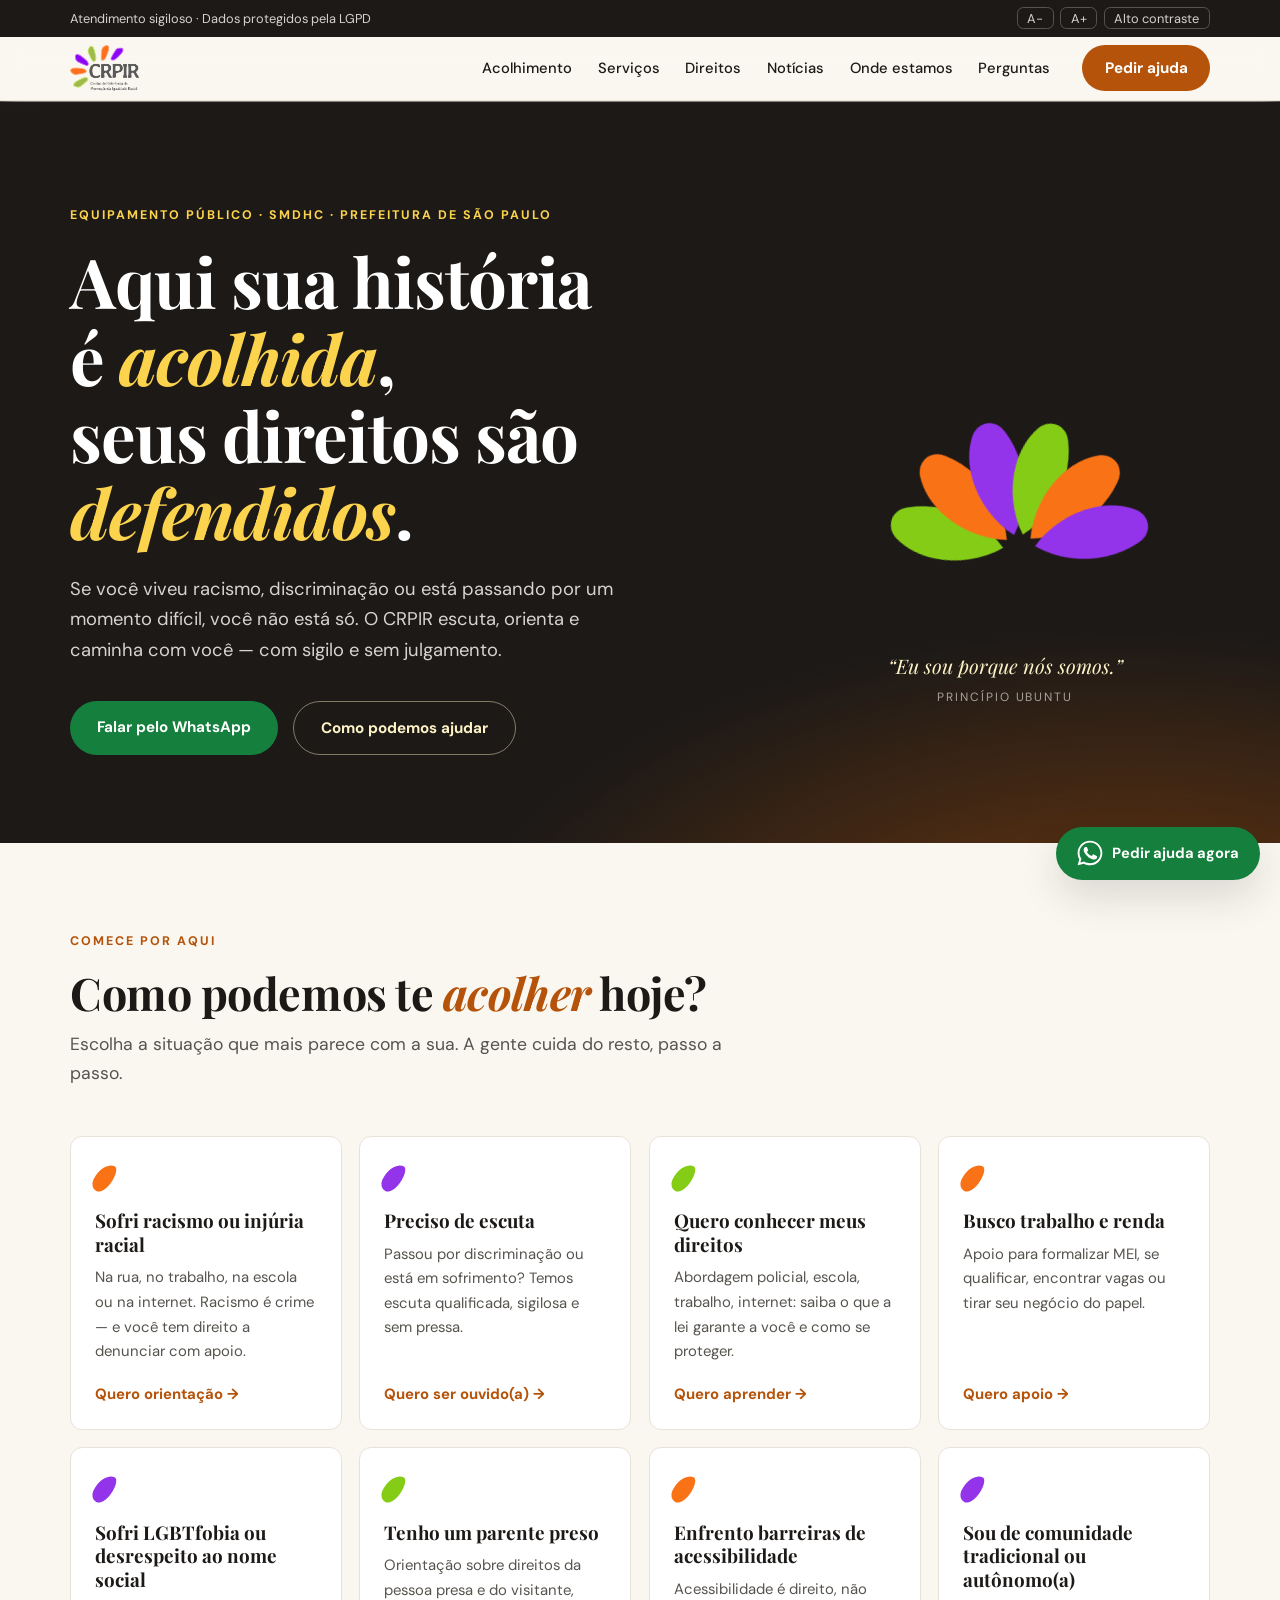
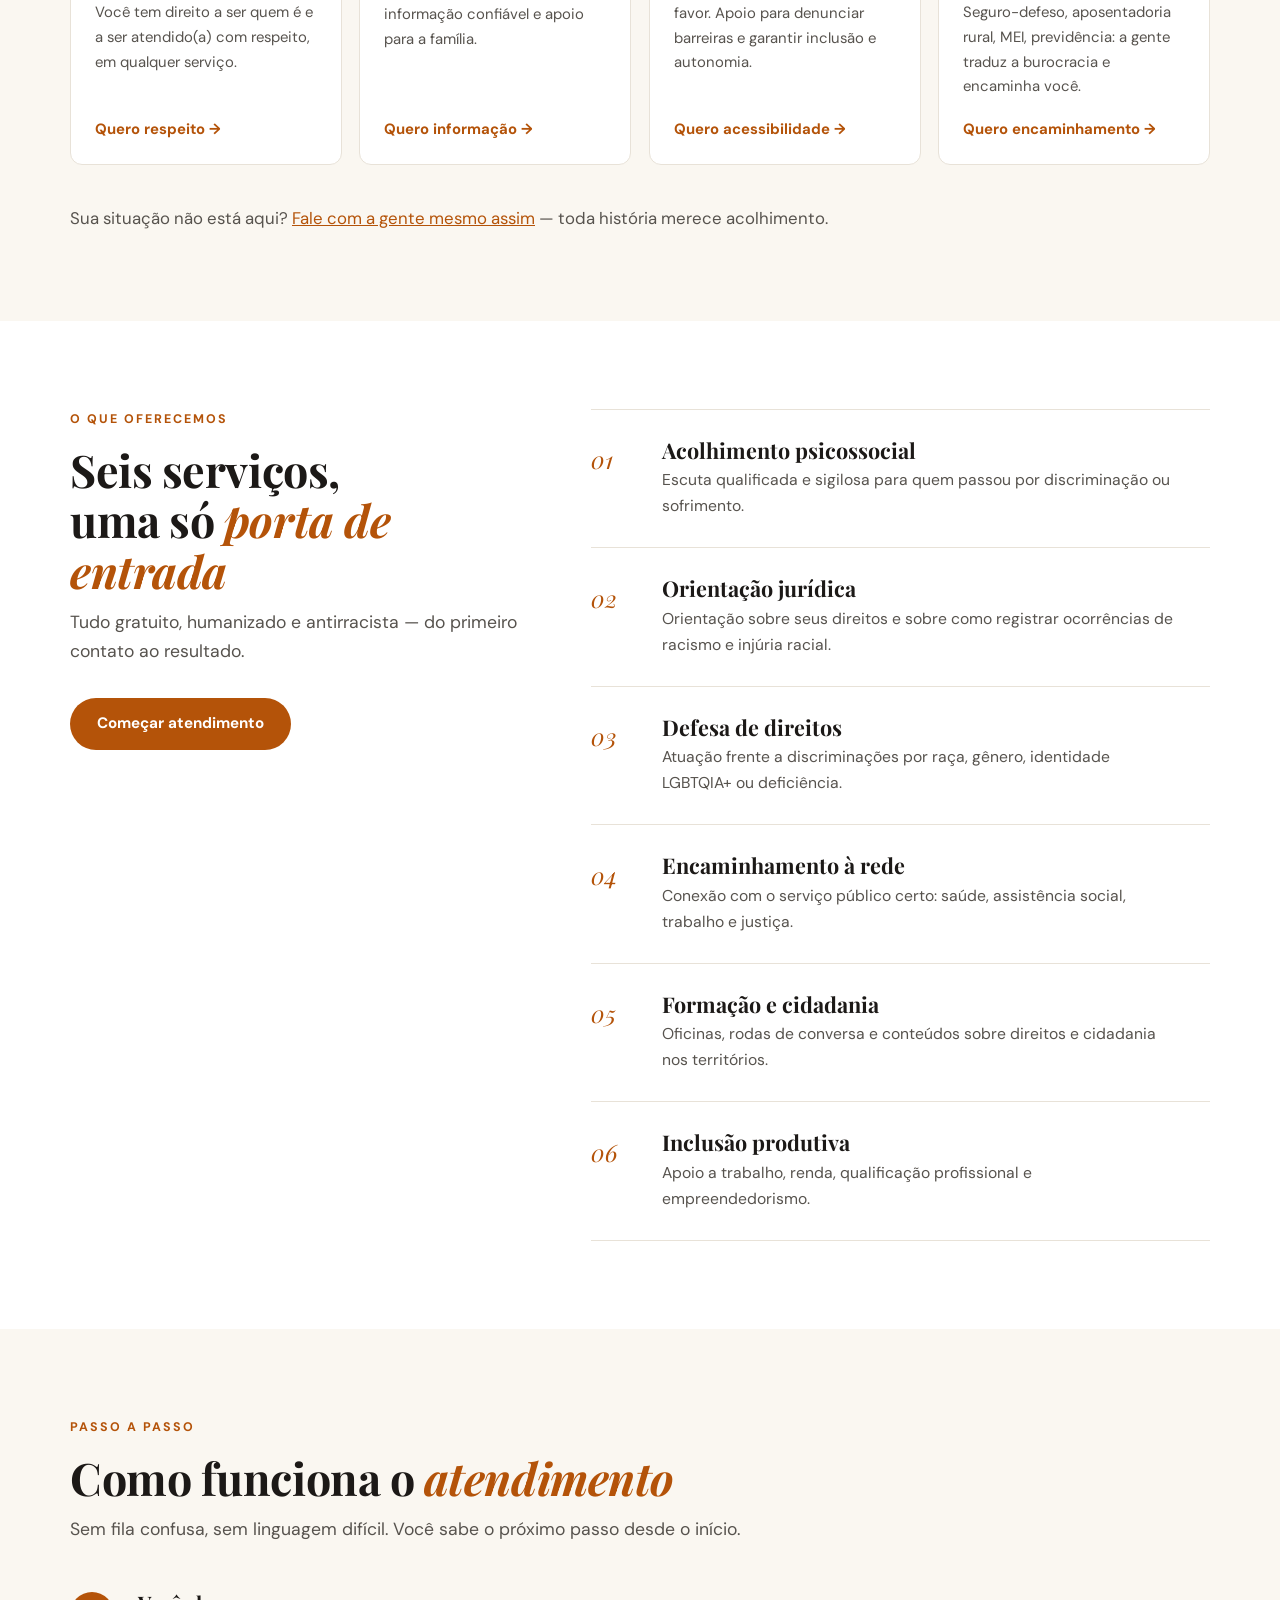
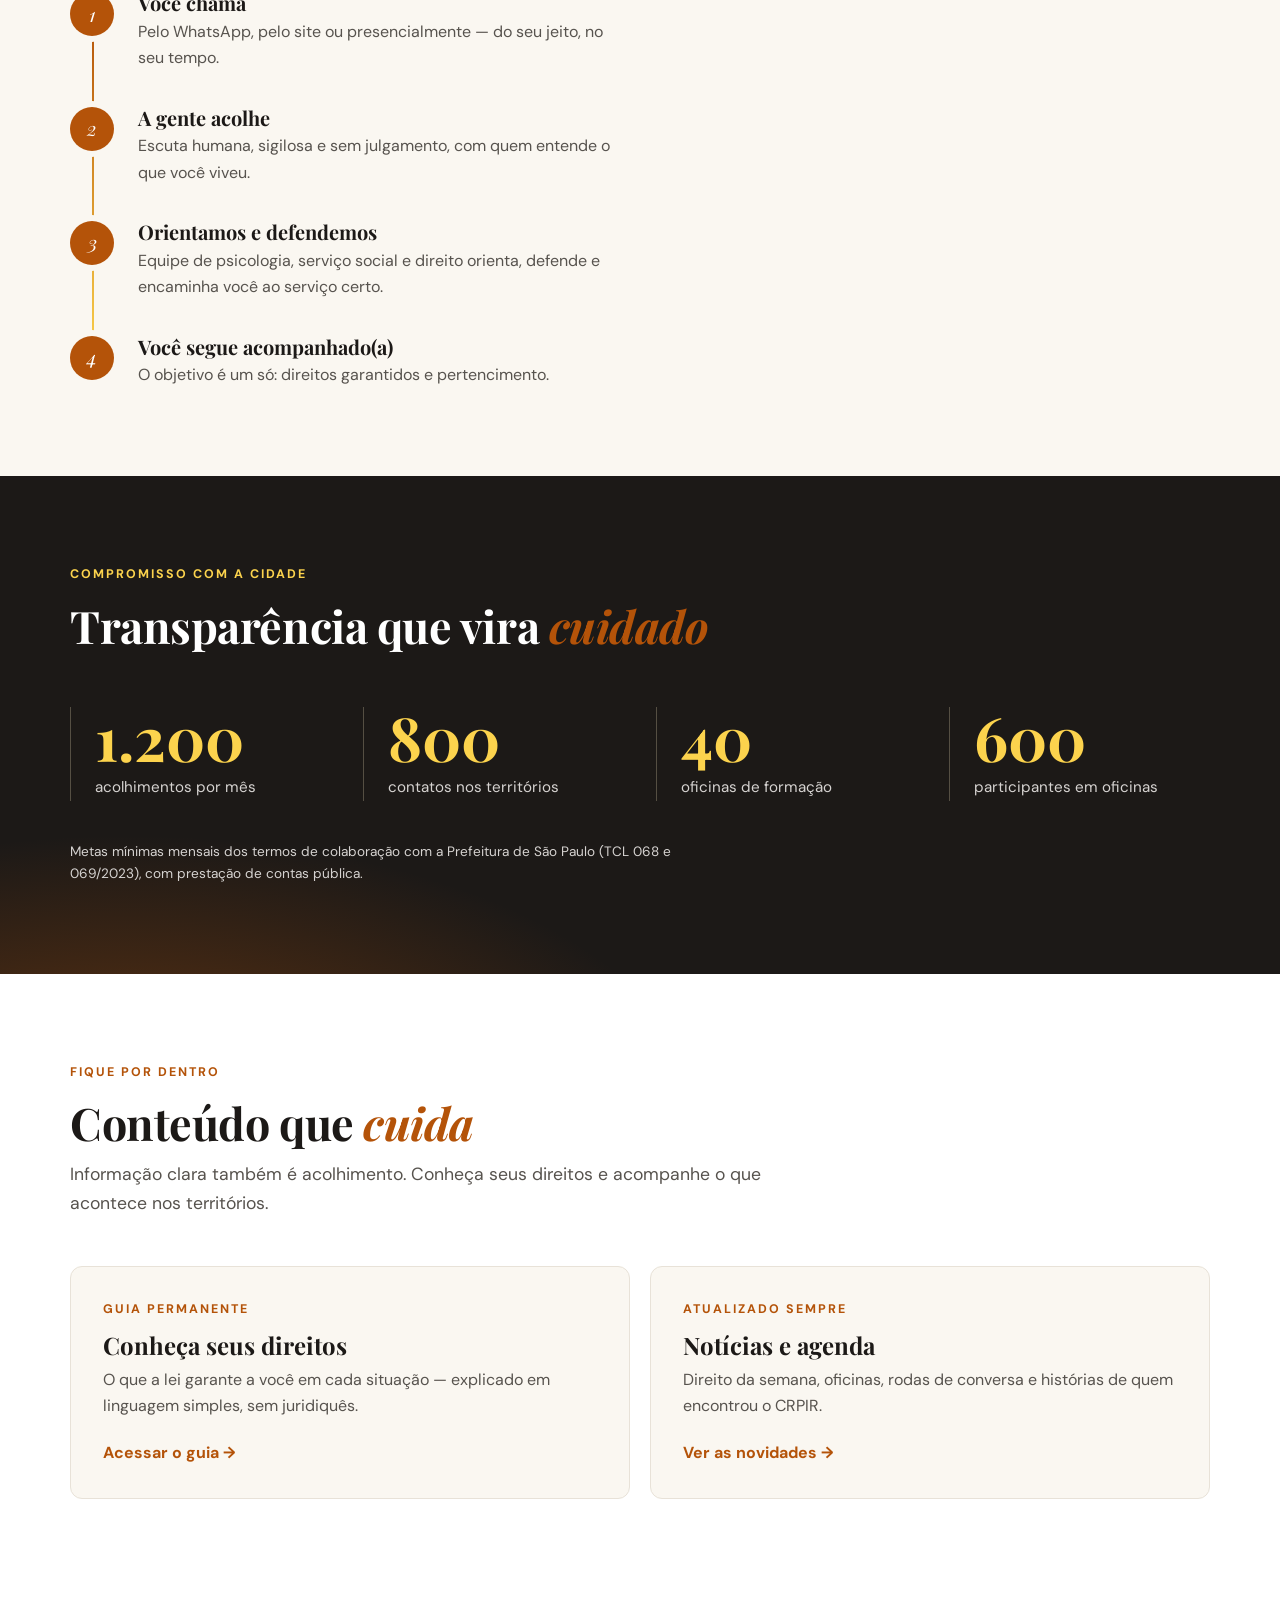
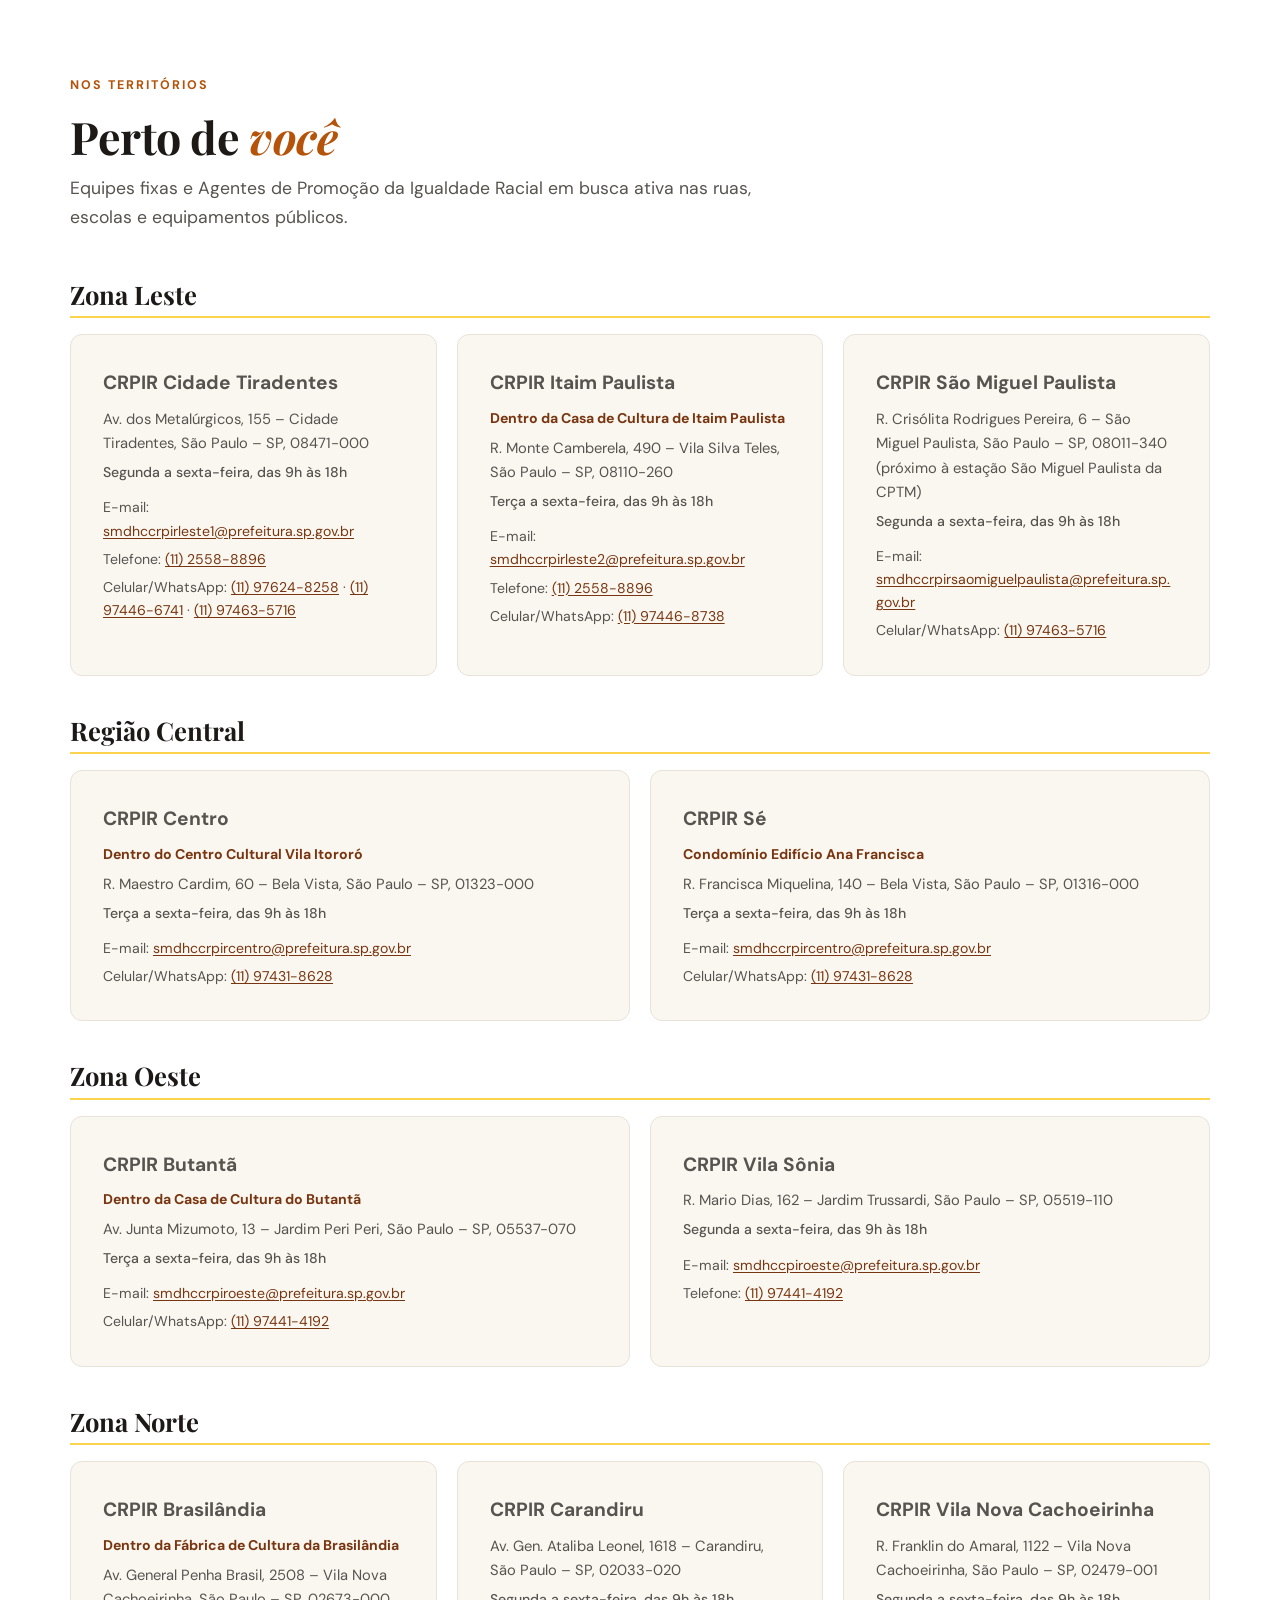
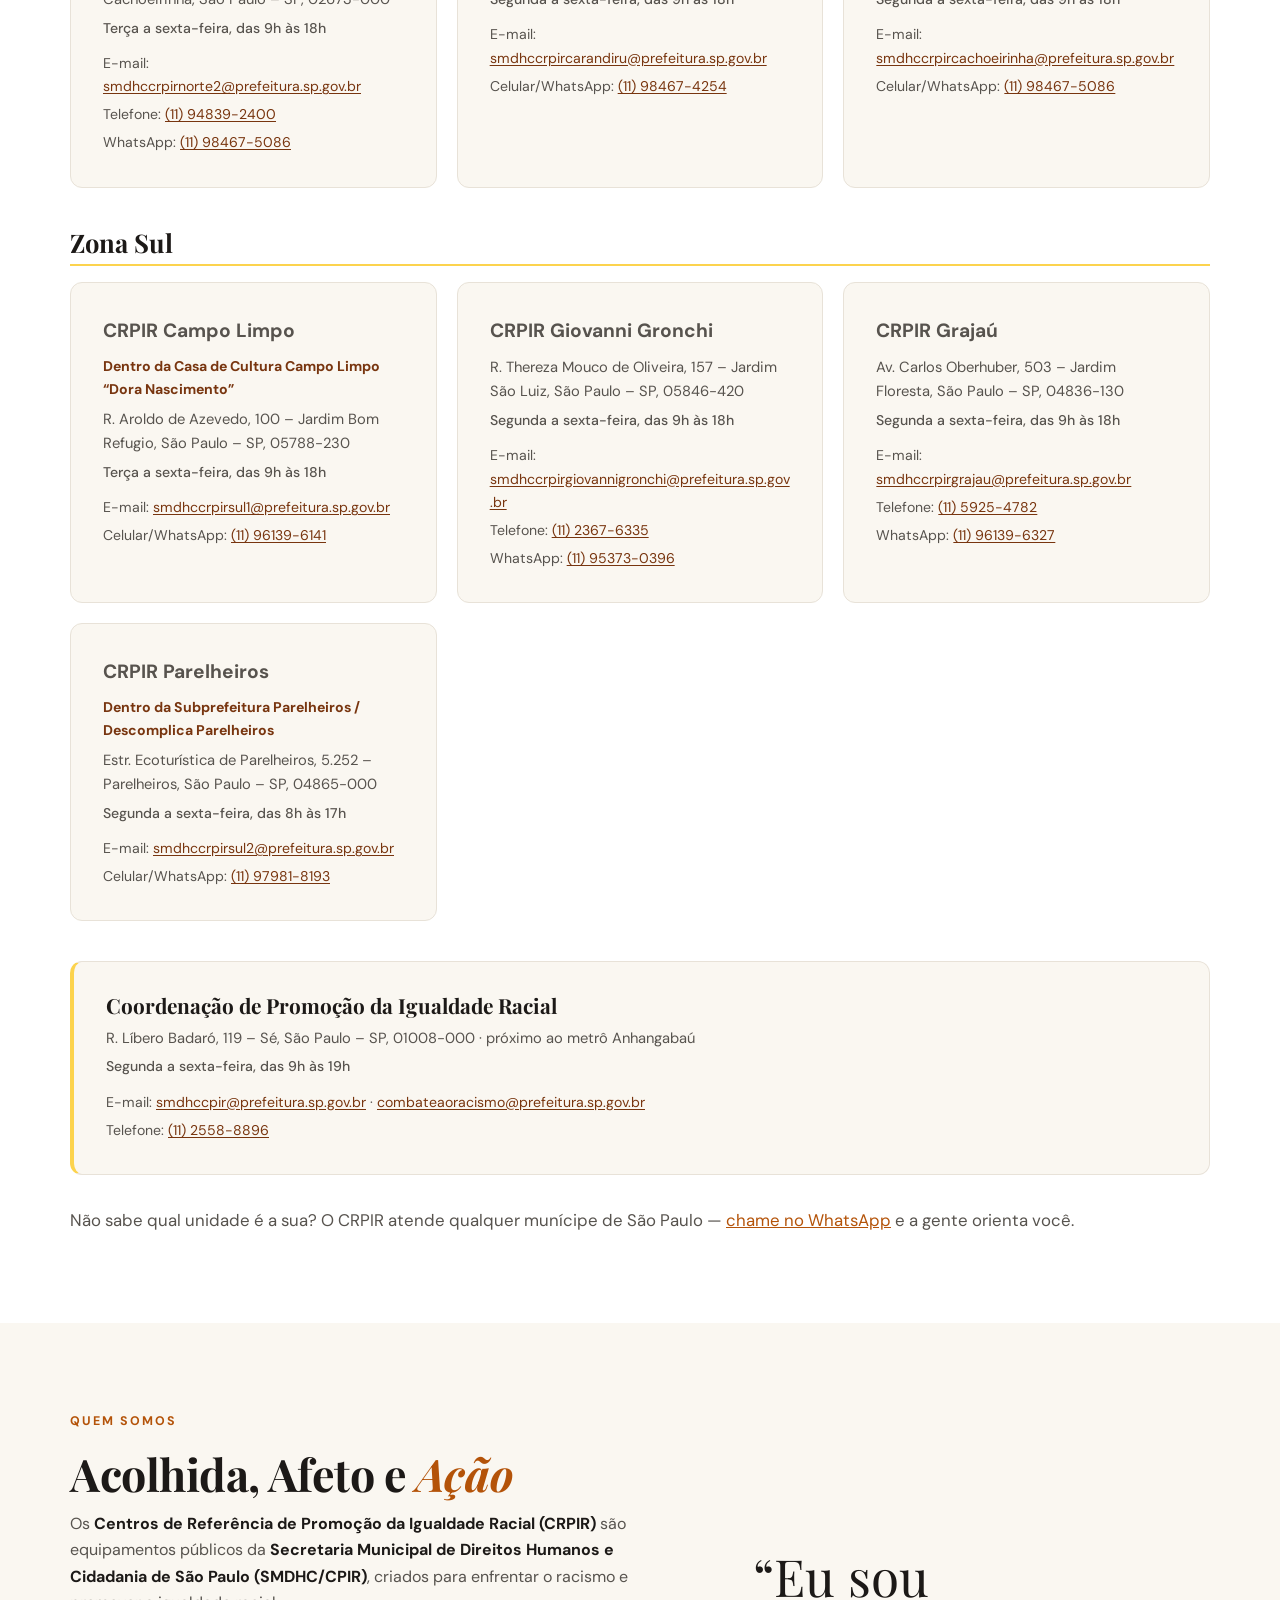
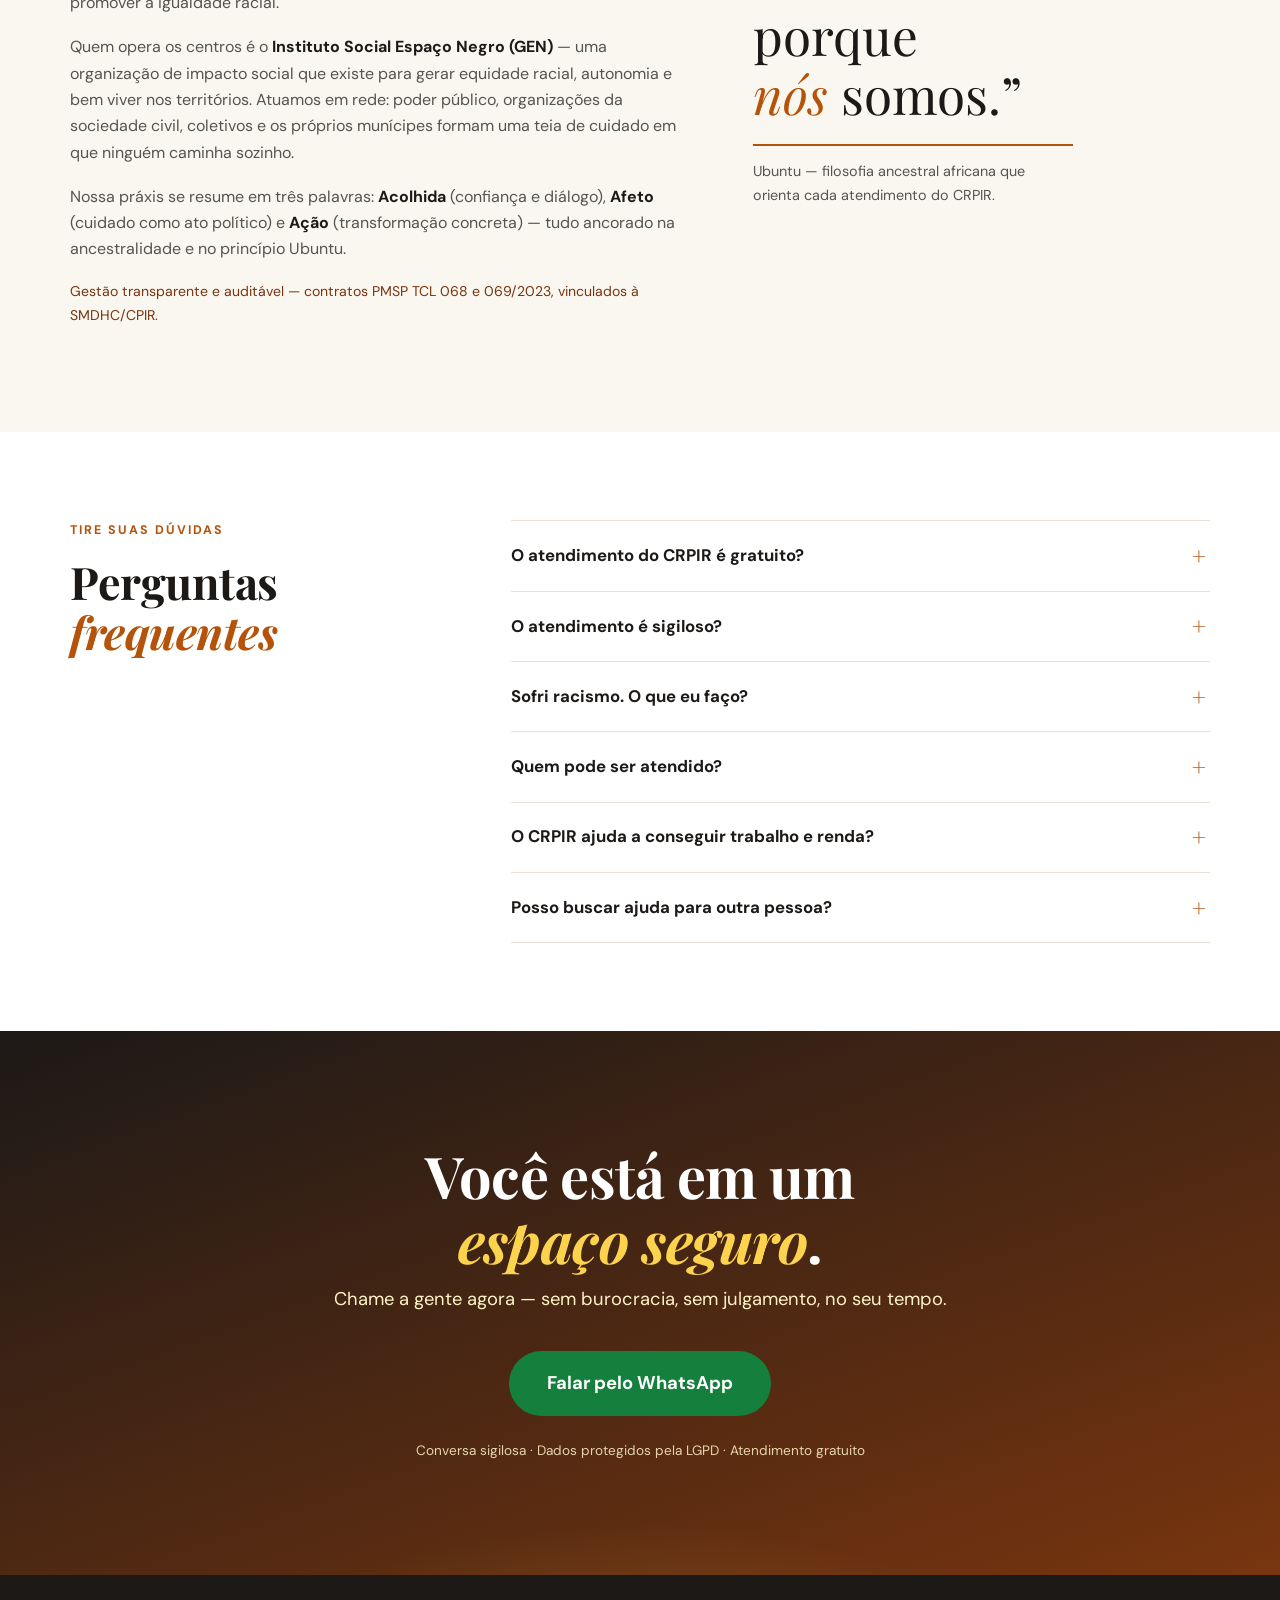
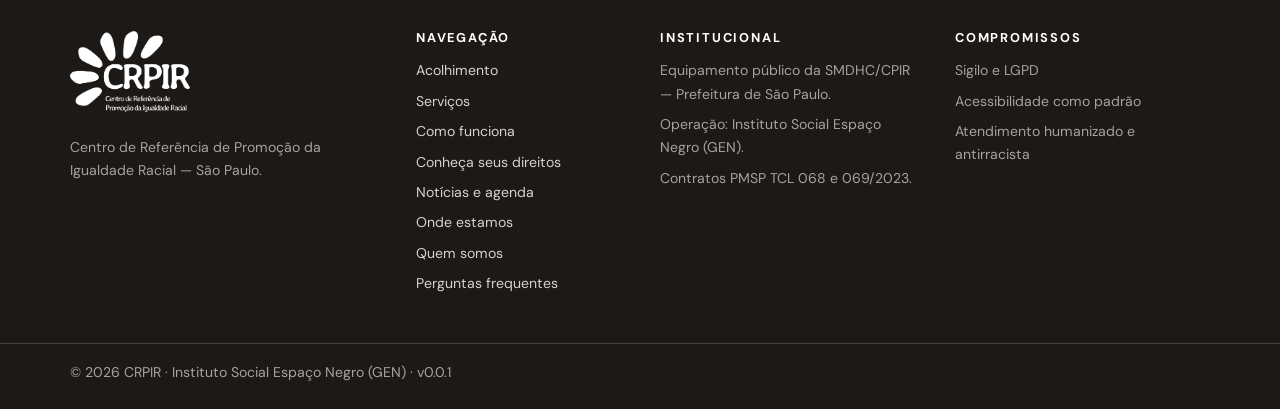
==== commit 792d0b5f: "feat: endereços e telefones das 14 unidades CRPIR, WhatsApp oficial e domínio crpir.com.br - Seção O" ====
--- a/index.html
+++ b/index.html
@@ -10,23 +10,22 @@
   <meta name="keywords" content="CRPIR, igualdade racial, sofri racismo, denunciar racismo, injúria racial, discriminação, acolhimento psicossocial, orientação jurídica gratuita, direitos humanos São Paulo, SMDHC, nome social, LGBTfobia, inclusão produtiva">
   <meta name="robots" content="index, follow">
   <meta name="author" content="Instituto Social Espaço Negro (GEN)">
-  <!-- Domínio gratuito do GitHub Pages — trocar pelas URLs definitivas quando houver domínio próprio -->
-  <link rel="canonical" href="https://umojainfinity.github.io/crpir/">
+  <link rel="canonical" href="https://crpir.com.br/">
 
   <!-- Open Graph (compartilhamento em redes e WhatsApp) -->
   <meta property="og:type" content="website">
   <meta property="og:locale" content="pt_BR">
   <meta property="og:title" content="CRPIR — Acolhida, Afeto e Ação. Seus direitos começam aqui.">
   <meta property="og:description" content="Sofreu racismo ou discriminação? Você não está só. O CRPIR acolhe, orienta e defende seus direitos — gratuito e sigiloso, em São Paulo.">
-  <meta property="og:url" content="https://umojainfinity.github.io/crpir/">
+  <meta property="og:url" content="https://crpir.com.br/">
   <meta property="og:site_name" content="CRPIR São Paulo">
-  <meta property="og:image" content="https://umojainfinity.github.io/crpir/assets/logo-crpir.png">
+  <meta property="og:image" content="https://crpir.com.br/assets/logo-crpir.png">
 
   <!-- Twitter / X -->
   <meta name="twitter:card" content="summary_large_image">
   <meta name="twitter:title" content="CRPIR — Acolhida, Afeto e Ação. Seus direitos começam aqui.">
   <meta name="twitter:description" content="Acolhimento gratuito e sigiloso contra o racismo e a discriminação, em São Paulo.">
-  <meta name="twitter:image" content="https://umojainfinity.github.io/crpir/assets/logo-crpir.png">
+  <meta name="twitter:image" content="https://crpir.com.br/assets/logo-crpir.png">
 
   <link rel="icon" type="image/png" href="assets/logo-crpir.png">
   <meta name="theme-color" content="#1C1917">
@@ -45,11 +44,11 @@
     "@graph": [
       {
         "@type": "GovernmentOrganization",
-        "@id": "https://umojainfinity.github.io/crpir/#org",
+        "@id": "https://crpir.com.br/#org",
         "name": "CRPIR — Centro de Referência de Promoção da Igualdade Racial",
         "alternateName": "CRPIR São Paulo",
-        "url": "https://umojainfinity.github.io/crpir/",
-        "logo": "https://umojainfinity.github.io/crpir/assets/logo-crpir.png",
+        "url": "https://crpir.com.br/",
+        "logo": "https://crpir.com.br/assets/logo-crpir.png",
         "description": "Equipamento público da Secretaria Municipal de Direitos Humanos e Cidadania de São Paulo (SMDHC/CPIR), operado pelo Instituto Social Espaço Negro (GEN), voltado ao enfrentamento do racismo e à promoção da igualdade racial. Atendimento humanizado, sigiloso e antirracista.",
         "areaServed": {
           "@type": "City",
@@ -67,7 +66,7 @@
         "name": "Acolhimento psicossocial",
         "serviceType": "Acolhimento psicossocial",
         "description": "Escuta qualificada e sigilosa para quem passou por discriminação ou sofrimento.",
-        "provider": { "@id": "https://umojainfinity.github.io/crpir/#org" },
+        "provider": { "@id": "https://crpir.com.br/#org" },
         "areaServed": { "@type": "City", "name": "São Paulo" },
         "isAccessibleForFree": true
       },
@@ -76,7 +75,7 @@
         "name": "Orientação jurídica",
         "serviceType": "Orientação jurídica gratuita",
         "description": "Orientação sobre direitos e sobre como registrar ocorrências de racismo, injúria racial e outras discriminações.",
-        "provider": { "@id": "https://umojainfinity.github.io/crpir/#org" },
+        "provider": { "@id": "https://crpir.com.br/#org" },
         "areaServed": { "@type": "City", "name": "São Paulo" },
         "isAccessibleForFree": true
       },
@@ -85,7 +84,7 @@
         "name": "Defesa de direitos",
         "serviceType": "Defesa de direitos",
         "description": "Atuação frente a discriminações por raça, gênero, identidade LGBTQIA+ e deficiência.",
-        "provider": { "@id": "https://umojainfinity.github.io/crpir/#org" },
+        "provider": { "@id": "https://crpir.com.br/#org" },
         "areaServed": { "@type": "City", "name": "São Paulo" },
         "isAccessibleForFree": true
       },
@@ -94,7 +93,7 @@
         "name": "Inclusão produtiva",
         "serviceType": "Apoio a trabalho e renda",
         "description": "Apoio a trabalho, renda, qualificação profissional e empreendedorismo.",
-        "provider": { "@id": "https://umojainfinity.github.io/crpir/#org" },
+        "provider": { "@id": "https://crpir.com.br/#org" },
         "areaServed": { "@type": "City", "name": "São Paulo" },
         "isAccessibleForFree": true
       },
@@ -211,8 +210,7 @@
             e sem julgamento.
           </p>
           <div class="hero__acoes">
-            <!-- ATENÇÃO: número de WhatsApp é placeholder -->
-            <a class="botao botao--whatsapp" href="https://wa.me/5511900000000?text=Ol%C3%A1%2C%20preciso%20de%20acolhimento%20do%20CRPIR." rel="noopener" target="_blank">Falar pelo WhatsApp</a>
+            <a class="botao botao--whatsapp" href="https://wa.me/5511964238595?text=Ol%C3%A1%2C%20preciso%20de%20acolhimento%20do%20CRPIR." rel="noopener" target="_blank">Falar pelo WhatsApp</a>
             <a class="botao botao--fantasma" href="#acolhimento">Como podemos ajudar</a>
           </div>
         </div>
@@ -423,19 +421,185 @@
           <h2 id="territorios-titulo">Perto de <em>você</em></h2>
           <p class="secao-subtitulo">Equipes fixas e Agentes de Promoção da Igualdade Racial em busca ativa nas ruas, escolas e equipamentos públicos.</p>
         </div>
-        <div class="territorios__grade">
-          <article class="cartao-territorio" data-reveal>
-            <h3>Zona Leste</h3>
-            <p class="cartao-territorio__bairros">São Miguel Paulista · Itaim Paulista · Cidade Tiradentes</p>
-            <p class="cartao-territorio__contato">Endereço e horário de atendimento: em breve nesta página.</p>
-          </article>
-          <article class="cartao-territorio" data-reveal>
-            <h3>Centro e Zona Oeste</h3>
-            <p class="cartao-territorio__bairros">Sé / Vila Itororó · Vila Sônia / Butantã</p>
-            <p class="cartao-territorio__contato">Endereço e horário de atendimento: em breve nesta página.</p>
-          </article>
-        </div>
-        <p class="territorios__nota" data-reveal>Não mora nessas regiões? O CRPIR atende qualquer munícipe de São Paulo — <a href="#pedir-ajuda">chame no WhatsApp</a> e a gente orienta você.</p>
+        <div class="territorios__regiao">
+          <h3 class="territorios__regiao-titulo">Zona Leste</h3>
+          <div class="territorios__grade">
+            <article class="cartao-territorio">
+              <h4>CRPIR Cidade Tiradentes</h4>
+              <p class="cartao-territorio__endereco">Av. dos Metalúrgicos, 155 – Cidade Tiradentes, São Paulo – SP, 08471-000</p>
+              <p class="cartao-territorio__horario">Segunda a sexta-feira, das 9h às 18h</p>
+              <ul class="cartao-territorio__contatos">
+                <li>E-mail: <a href="mailto:smdhccrpirleste1@prefeitura.sp.gov.br">smdhccrpirleste1@prefeitura.sp.gov.br</a></li>
+                <li>Telefone: <a href="tel:+551125588896">(11) 2558-8896</a></li>
+                <li>Celular/WhatsApp: <a href="https://wa.me/5511976248258" rel="noopener" target="_blank">(11) 97624-8258</a> · <a href="https://wa.me/5511974466741" rel="noopener" target="_blank">(11) 97446-6741</a> · <a href="https://wa.me/5511974635716" rel="noopener" target="_blank">(11) 97463-5716</a></li>
+              </ul>
+            </article>
+            <article class="cartao-territorio">
+              <h4>CRPIR Itaim Paulista</h4>
+              <p class="cartao-territorio__local">Dentro da Casa de Cultura de Itaim Paulista</p>
+              <p class="cartao-territorio__endereco">R. Monte Camberela, 490 – Vila Silva Teles, São Paulo – SP, 08110-260</p>
+              <p class="cartao-territorio__horario">Terça a sexta-feira, das 9h às 18h</p>
+              <ul class="cartao-territorio__contatos">
+                <li>E-mail: <a href="mailto:smdhccrpirleste2@prefeitura.sp.gov.br">smdhccrpirleste2@prefeitura.sp.gov.br</a></li>
+                <li>Telefone: <a href="tel:+551125588896">(11) 2558-8896</a></li>
+                <li>Celular/WhatsApp: <a href="https://wa.me/5511974468738" rel="noopener" target="_blank">(11) 97446-8738</a></li>
+              </ul>
+            </article>
+            <article class="cartao-territorio">
+              <h4>CRPIR São Miguel Paulista</h4>
+              <p class="cartao-territorio__endereco">R. Crisólita Rodrigues Pereira, 6 – São Miguel Paulista, São Paulo – SP, 08011-340 (próximo à estação São Miguel Paulista da CPTM)</p>
+              <p class="cartao-territorio__horario">Segunda a sexta-feira, das 9h às 18h</p>
+              <ul class="cartao-territorio__contatos">
+                <li>E-mail: <a href="mailto:smdhccrpirsaomiguelpaulista@prefeitura.sp.gov.br">smdhccrpirsaomiguelpaulista@prefeitura.sp.gov.br</a></li>
+                <li>Celular/WhatsApp: <a href="https://wa.me/5511974635716" rel="noopener" target="_blank">(11) 97463-5716</a></li>
+              </ul>
+            </article>
+          </div>
+        </div>
+
+        <div class="territorios__regiao">
+          <h3 class="territorios__regiao-titulo">Região Central</h3>
+          <div class="territorios__grade">
+            <article class="cartao-territorio">
+              <h4>CRPIR Centro</h4>
+              <p class="cartao-territorio__local">Dentro do Centro Cultural Vila Itororó</p>
+              <p class="cartao-territorio__endereco">R. Maestro Cardim, 60 – Bela Vista, São Paulo – SP, 01323-000</p>
+              <p class="cartao-territorio__horario">Terça a sexta-feira, das 9h às 18h</p>
+              <ul class="cartao-territorio__contatos">
+                <li>E-mail: <a href="mailto:smdhccrpircentro@prefeitura.sp.gov.br">smdhccrpircentro@prefeitura.sp.gov.br</a></li>
+                <li>Celular/WhatsApp: <a href="https://wa.me/5511974318628" rel="noopener" target="_blank">(11) 97431-8628</a></li>
+              </ul>
+            </article>
+            <article class="cartao-territorio">
+              <h4>CRPIR Sé</h4>
+              <p class="cartao-territorio__local">Condomínio Edifício Ana Francisca</p>
+              <p class="cartao-territorio__endereco">R. Francisca Miquelina, 140 – Bela Vista, São Paulo – SP, 01316-000</p>
+              <p class="cartao-territorio__horario">Terça a sexta-feira, das 9h às 18h</p>
+              <ul class="cartao-territorio__contatos">
+                <li>E-mail: <a href="mailto:smdhccrpircentro@prefeitura.sp.gov.br">smdhccrpircentro@prefeitura.sp.gov.br</a></li>
+                <li>Celular/WhatsApp: <a href="https://wa.me/5511974318628" rel="noopener" target="_blank">(11) 97431-8628</a></li>
+              </ul>
+            </article>
+          </div>
+        </div>
+
+        <div class="territorios__regiao">
+          <h3 class="territorios__regiao-titulo">Zona Oeste</h3>
+          <div class="territorios__grade">
+            <article class="cartao-territorio">
+              <h4>CRPIR Butantã</h4>
+              <p class="cartao-territorio__local">Dentro da Casa de Cultura do Butantã</p>
+              <p class="cartao-territorio__endereco">Av. Junta Mizumoto, 13 – Jardim Peri Peri, São Paulo – SP, 05537-070</p>
+              <p class="cartao-territorio__horario">Terça a sexta-feira, das 9h às 18h</p>
+              <ul class="cartao-territorio__contatos">
+                <li>E-mail: <a href="mailto:smdhccrpiroeste@prefeitura.sp.gov.br">smdhccrpiroeste@prefeitura.sp.gov.br</a></li>
+                <li>Celular/WhatsApp: <a href="https://wa.me/5511974414192" rel="noopener" target="_blank">(11) 97441-4192</a></li>
+              </ul>
+            </article>
+            <article class="cartao-territorio">
+              <h4>CRPIR Vila Sônia</h4>
+              <p class="cartao-territorio__endereco">R. Mario Dias, 162 – Jardim Trussardi, São Paulo – SP, 05519-110</p>
+              <p class="cartao-territorio__horario">Segunda a sexta-feira, das 9h às 18h</p>
+              <ul class="cartao-territorio__contatos">
+                <li>E-mail: <a href="mailto:smdhccpiroeste@prefeitura.sp.gov.br">smdhccpiroeste@prefeitura.sp.gov.br</a></li>
+                <li>Telefone: <a href="https://wa.me/5511974414192" rel="noopener" target="_blank">(11) 97441-4192</a></li>
+              </ul>
+            </article>
+          </div>
+        </div>
+
+        <div class="territorios__regiao">
+          <h3 class="territorios__regiao-titulo">Zona Norte</h3>
+          <div class="territorios__grade">
+            <article class="cartao-territorio">
+              <h4>CRPIR Brasilândia</h4>
+              <p class="cartao-territorio__local">Dentro da Fábrica de Cultura da Brasilândia</p>
+              <p class="cartao-territorio__endereco">Av. General Penha Brasil, 2508 – Vila Nova Cachoeirinha, São Paulo – SP, 02673-000</p>
+              <p class="cartao-territorio__horario">Terça a sexta-feira, das 9h às 18h</p>
+              <ul class="cartao-territorio__contatos">
+                <li>E-mail: <a href="mailto:smdhccrpirnorte2@prefeitura.sp.gov.br">smdhccrpirnorte2@prefeitura.sp.gov.br</a></li>
+                <li>Telefone: <a href="tel:+5511948392400">(11) 94839-2400</a></li>
+                <li>WhatsApp: <a href="https://wa.me/5511984675086" rel="noopener" target="_blank">(11) 98467-5086</a></li>
+              </ul>
+            </article>
+            <article class="cartao-territorio">
+              <h4>CRPIR Carandiru</h4>
+              <p class="cartao-territorio__endereco">Av. Gen. Ataliba Leonel, 1618 – Carandiru, São Paulo – SP, 02033-020</p>
+              <p class="cartao-territorio__horario">Segunda a sexta-feira, das 9h às 18h</p>
+              <ul class="cartao-territorio__contatos">
+                <li>E-mail: <a href="mailto:smdhccrpircarandiru@prefeitura.sp.gov.br">smdhccrpircarandiru@prefeitura.sp.gov.br</a></li>
+                <li>Celular/WhatsApp: <a href="https://wa.me/5511984674254" rel="noopener" target="_blank">(11) 98467-4254</a></li>
+              </ul>
+            </article>
+            <article class="cartao-territorio">
+              <h4>CRPIR Vila Nova Cachoeirinha</h4>
+              <p class="cartao-territorio__endereco">R. Franklin do Amaral, 1122 – Vila Nova Cachoeirinha, São Paulo – SP, 02479-001</p>
+              <p class="cartao-territorio__horario">Segunda a sexta-feira, das 9h às 18h</p>
+              <ul class="cartao-territorio__contatos">
+                <li>E-mail: <a href="mailto:smdhccrpircachoeirinha@prefeitura.sp.gov.br">smdhccrpircachoeirinha@prefeitura.sp.gov.br</a></li>
+                <li>Celular/WhatsApp: <a href="https://wa.me/5511984675086" rel="noopener" target="_blank">(11) 98467-5086</a></li>
+              </ul>
+            </article>
+          </div>
+        </div>
+
+        <div class="territorios__regiao">
+          <h3 class="territorios__regiao-titulo">Zona Sul</h3>
+          <div class="territorios__grade">
+            <article class="cartao-territorio">
+              <h4>CRPIR Campo Limpo</h4>
+              <p class="cartao-territorio__local">Dentro da Casa de Cultura Campo Limpo “Dora Nascimento”</p>
+              <p class="cartao-territorio__endereco">R. Aroldo de Azevedo, 100 – Jardim Bom Refugio, São Paulo – SP, 05788-230</p>
+              <p class="cartao-territorio__horario">Terça a sexta-feira, das 9h às 18h</p>
+              <ul class="cartao-territorio__contatos">
+                <li>E-mail: <a href="mailto:smdhccrpirsul1@prefeitura.sp.gov.br">smdhccrpirsul1@prefeitura.sp.gov.br</a></li>
+                <li>Celular/WhatsApp: <a href="https://wa.me/5511961396141" rel="noopener" target="_blank">(11) 96139-6141</a></li>
+              </ul>
+            </article>
+            <article class="cartao-territorio">
+              <h4>CRPIR Giovanni Gronchi</h4>
+              <p class="cartao-territorio__endereco">R. Thereza Mouco de Oliveira, 157 – Jardim São Luiz, São Paulo – SP, 05846-420</p>
+              <p class="cartao-territorio__horario">Segunda a sexta-feira, das 9h às 18h</p>
+              <ul class="cartao-territorio__contatos">
+                <li>E-mail: <a href="mailto:smdhccrpirgiovannigronchi@prefeitura.sp.gov.br">smdhccrpirgiovannigronchi@prefeitura.sp.gov.br</a></li>
+                <li>Telefone: <a href="tel:+551123676335">(11) 2367-6335</a></li>
+                <li>WhatsApp: <a href="https://wa.me/5511953730396" rel="noopener" target="_blank">(11) 95373-0396</a></li>
+              </ul>
+            </article>
+            <article class="cartao-territorio">
+              <h4>CRPIR Grajaú</h4>
+              <p class="cartao-territorio__endereco">Av. Carlos Oberhuber, 503 – Jardim Floresta, São Paulo – SP, 04836-130</p>
+              <p class="cartao-territorio__horario">Segunda a sexta-feira, das 9h às 18h</p>
+              <ul class="cartao-territorio__contatos">
+                <li>E-mail: <a href="mailto:smdhccrpirgrajau@prefeitura.sp.gov.br">smdhccrpirgrajau@prefeitura.sp.gov.br</a></li>
+                <li>Telefone: <a href="tel:+551159254782">(11) 5925-4782</a></li>
+                <li>WhatsApp: <a href="https://wa.me/5511961396327" rel="noopener" target="_blank">(11) 96139-6327</a></li>
+              </ul>
+            </article>
+            <article class="cartao-territorio">
+              <h4>CRPIR Parelheiros</h4>
+              <p class="cartao-territorio__local">Dentro da Subprefeitura Parelheiros / Descomplica Parelheiros</p>
+              <p class="cartao-territorio__endereco">Estr. Ecoturística de Parelheiros, 5.252 – Parelheiros, São Paulo – SP, 04865-000</p>
+              <p class="cartao-territorio__horario">Segunda a sexta-feira, das 8h às 17h</p>
+              <ul class="cartao-territorio__contatos">
+                <li>E-mail: <a href="mailto:smdhccrpirsul2@prefeitura.sp.gov.br">smdhccrpirsul2@prefeitura.sp.gov.br</a></li>
+                <li>Celular/WhatsApp: <a href="https://wa.me/5511979818193" rel="noopener" target="_blank">(11) 97981-8193</a></li>
+              </ul>
+            </article>
+          </div>
+        </div>
+
+        <article class="territorios__coordenacao" data-reveal>
+          <h3>Coordenação de Promoção da Igualdade Racial</h3>
+          <p class="cartao-territorio__endereco">R. Líbero Badaró, 119 – Sé, São Paulo – SP, 01008-000 · próximo ao metrô Anhangabaú</p>
+          <p class="cartao-territorio__horario">Segunda a sexta-feira, das 9h às 19h</p>
+          <ul class="cartao-territorio__contatos">
+            <li>E-mail: <a href="mailto:smdhccpir@prefeitura.sp.gov.br">smdhccpir@prefeitura.sp.gov.br</a> · <a href="mailto:combateaoracismo@prefeitura.sp.gov.br">combateaoracismo@prefeitura.sp.gov.br</a></li>
+            <li>Telefone: <a href="tel:+551125588896">(11) 2558-8896</a></li>
+          </ul>
+        </article>
+
+        <p class="territorios__nota" data-reveal>Não sabe qual unidade é a sua? O CRPIR atende qualquer munícipe de São Paulo — <a href="#pedir-ajuda">chame no WhatsApp</a> e a gente orienta você.</p>
       </div>
     </section>
 
@@ -515,8 +679,7 @@
       <div class="container cta-final__inner" data-reveal>
         <h2 id="cta-titulo">Você está em um<br><em>espaço seguro</em>.</h2>
         <p>Chame a gente agora — sem burocracia, sem julgamento, no seu tempo.</p>
-        <!-- ATENÇÃO: número de WhatsApp é placeholder -->
-        <a class="botao botao--whatsapp botao--grande" href="https://wa.me/5511900000000?text=Ol%C3%A1%2C%20preciso%20de%20acolhimento%20do%20CRPIR." rel="noopener" target="_blank">
+        <a class="botao botao--whatsapp botao--grande" href="https://wa.me/5511964238595?text=Ol%C3%A1%2C%20preciso%20de%20acolhimento%20do%20CRPIR." rel="noopener" target="_blank">
           Falar pelo WhatsApp
         </a>
         <p class="cta-final__sigilo">Conversa sigilosa · Dados protegidos pela LGPD · Atendimento gratuito</p>
@@ -559,13 +722,13 @@
     </div>
     <div class="rodape__base">
       <div class="container">
-        <p>© <span id="ano-atual">2026</span> CRPIR · Instituto Social Espaço Negro (GEN)</p>
+        <p>© <span id="ano-atual">2026</span> CRPIR · Instituto Social Espaço Negro (GEN) · v0.0.1</p>
       </div>
     </div>
   </footer>
 
-  <!-- Botão flutuante do WhatsApp — ATENÇÃO: número placeholder -->
-  <a class="whatsapp-flutuante" href="https://wa.me/5511900000000?text=Ol%C3%A1%2C%20preciso%20de%20acolhimento%20do%20CRPIR." rel="noopener" target="_blank" aria-label="Falar com o CRPIR pelo WhatsApp">
+  <!-- Botão flutuante do WhatsApp -->
+  <a class="whatsapp-flutuante" href="https://wa.me/5511964238595?text=Ol%C3%A1%2C%20preciso%20de%20acolhimento%20do%20CRPIR." rel="noopener" target="_blank" aria-label="Falar com o CRPIR pelo WhatsApp">
     <svg viewBox="0 0 32 32" width="26" height="26" aria-hidden="true" fill="currentColor"><path d="M16 .8C7.6.8.8 7.6.8 16c0 2.7.7 5.3 2 7.6L.8 31.2l7.8-2c2.2 1.2 4.7 1.9 7.4 1.9 8.4 0 15.2-6.8 15.2-15.2S24.4.8 16 .8zm0 27.7c-2.4 0-4.7-.6-6.7-1.8l-.5-.3-4.6 1.2 1.2-4.5-.3-.5c-1.3-2-2-4.4-2-6.8C3.1 8.9 8.9 3.1 16 3.1S28.9 8.9 28.9 16 23.1 28.5 16 28.5zm7.1-9.5c-.4-.2-2.3-1.1-2.6-1.3-.4-.1-.6-.2-.9.2-.3.4-1 1.3-1.2 1.5-.2.3-.4.3-.8.1-.4-.2-1.6-.6-3.1-1.9-1.1-1-1.9-2.3-2.1-2.6-.2-.4 0-.6.2-.8.2-.2.4-.4.6-.7.2-.2.3-.4.4-.7.1-.3.1-.5 0-.7-.1-.2-.9-2.1-1.2-2.9-.3-.8-.6-.7-.9-.7h-.8c-.3 0-.7.1-1.1.5-.4.4-1.4 1.4-1.4 3.4s1.5 3.9 1.7 4.2c.2.3 2.9 4.4 7 6.2 1 .4 1.7.7 2.3.9 1 .3 1.9.3 2.6.2.8-.1 2.3-1 2.7-1.9.3-.9.3-1.7.2-1.9-.1-.2-.4-.3-.8-.5z"/></svg>
     <span class="whatsapp-flutuante__texto">Pedir ajuda agora</span>
   </a>
--- a/css/style.css
+++ b/css/style.css
@@ -487,6 +487,13 @@
   grid-template-columns: repeat(auto-fit, minmax(290px, 1fr));
   gap: 1.25rem;
 }
+.territorios__regiao { margin-bottom: 2.5rem; }
+.territorios__regiao-titulo {
+  font-size: 1.6rem;
+  margin-bottom: 1rem;
+  padding-bottom: 0.5rem;
+  border-bottom: 2px solid var(--ambar-medio, var(--hairline));
+}
 .cartao-territorio {
   background: var(--papel);
   border: 1px solid var(--hairline);
@@ -494,6 +501,7 @@
   padding: 2rem;
 }
 .cartao-territorio h3 { font-size: 1.5rem; margin-bottom: 0.3rem; }
+.cartao-territorio h4 { font-size: 1.2rem; margin-bottom: 0.5rem; }
 .cartao-territorio__bairros {
   color: var(--ambar-escuro);
   font-weight: 700;
@@ -501,6 +509,41 @@
   margin-bottom: 0.9rem;
 }
 .cartao-territorio__contato { font-size: 0.9rem; }
+.cartao-territorio__local {
+  color: var(--ambar-escuro);
+  font-weight: 700;
+  font-size: 0.88rem;
+  margin-bottom: 0.35rem;
+}
+.cartao-territorio__endereco { font-size: 0.92rem; margin-bottom: 0.35rem; }
+.cartao-territorio__horario {
+  font-size: 0.88rem;
+  font-weight: 500;
+  margin-bottom: 0.75rem;
+}
+.cartao-territorio__contatos {
+  list-style: none;
+  padding: 0;
+  margin: 0;
+  font-size: 0.88rem;
+  display: grid;
+  gap: 0.3rem;
+}
+.cartao-territorio__contatos a {
+  color: var(--ambar-escuro);
+  text-decoration: underline;
+  text-underline-offset: 2px;
+  overflow-wrap: anywhere;
+}
+
+.territorios__coordenacao {
+  background: var(--papel);
+  border: 1px solid var(--hairline);
+  border-left: 4px solid var(--ambar-medio, var(--ambar-escuro));
+  border-radius: var(--raio);
+  padding: 2rem;
+}
+.territorios__coordenacao h3 { font-size: 1.3rem; margin-bottom: 0.5rem; }
 
 .territorios__nota { margin-top: 2rem; font-size: 1.05rem; }
 
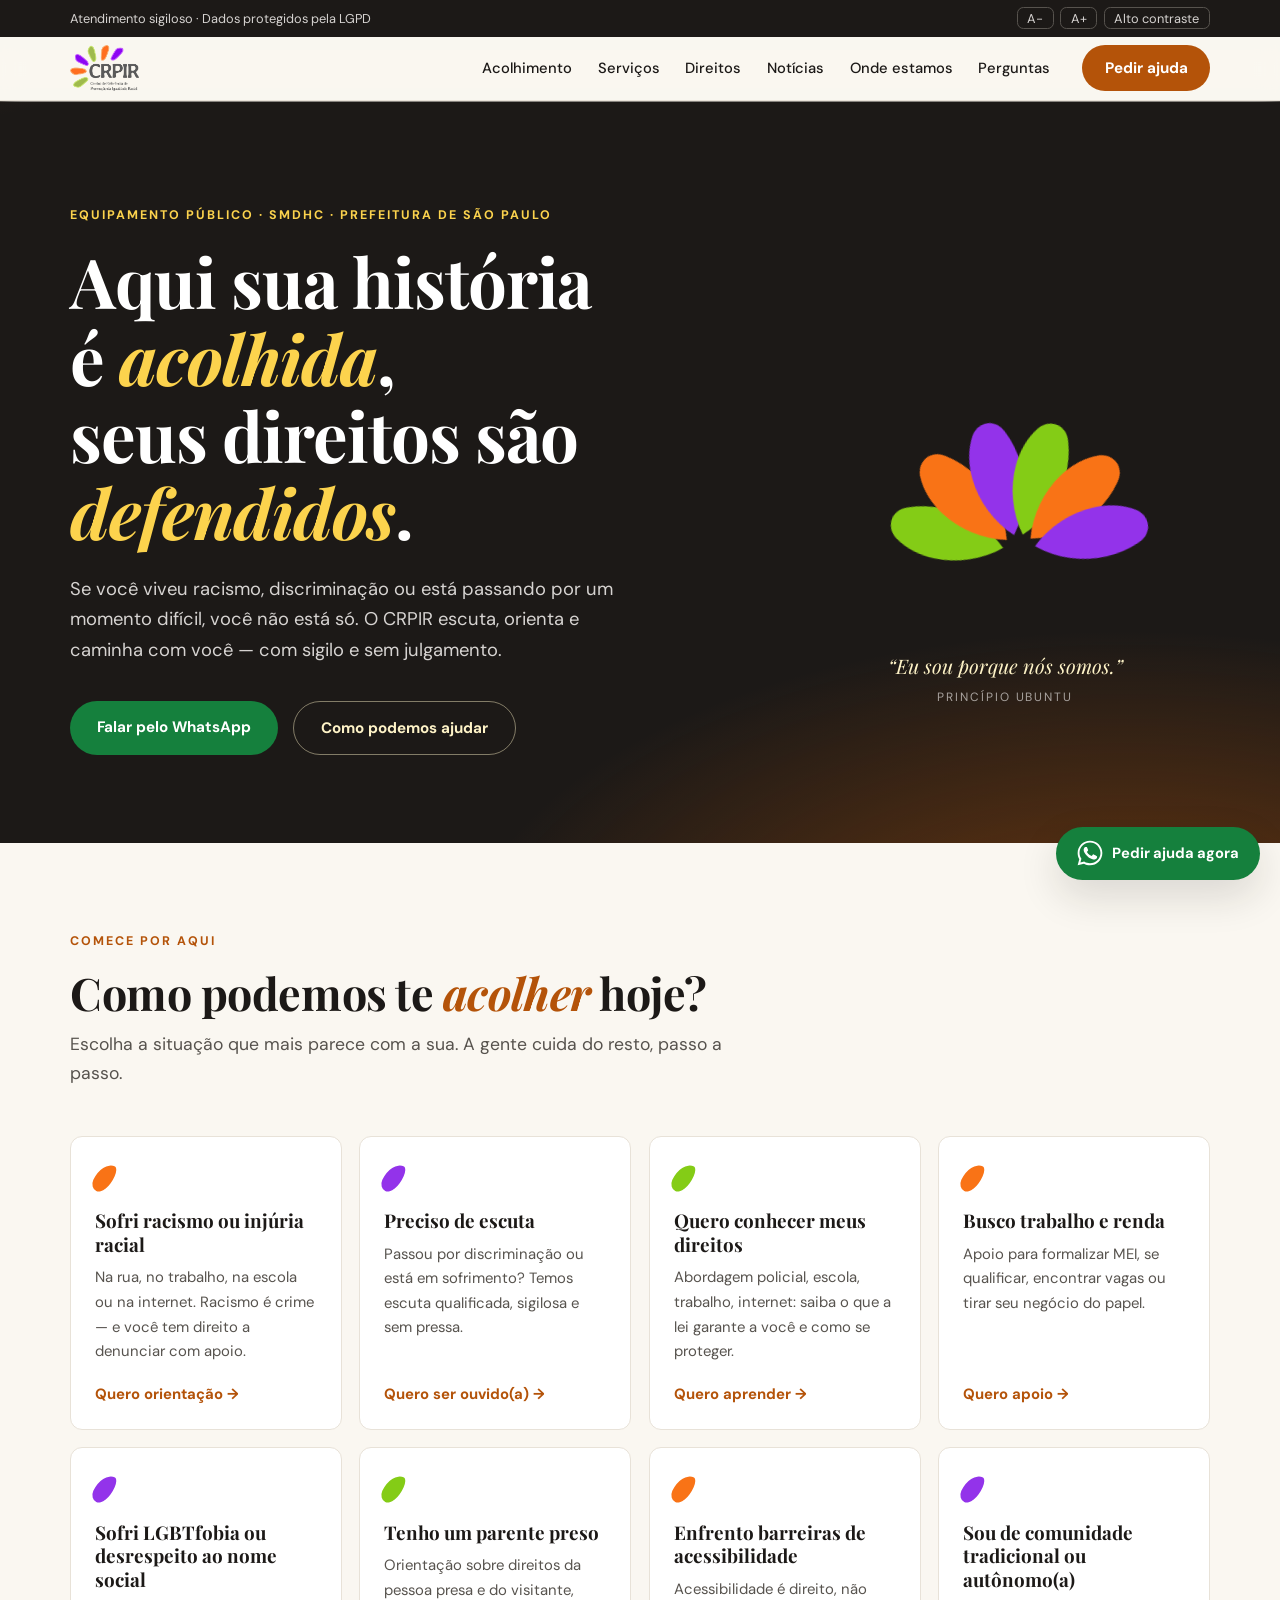
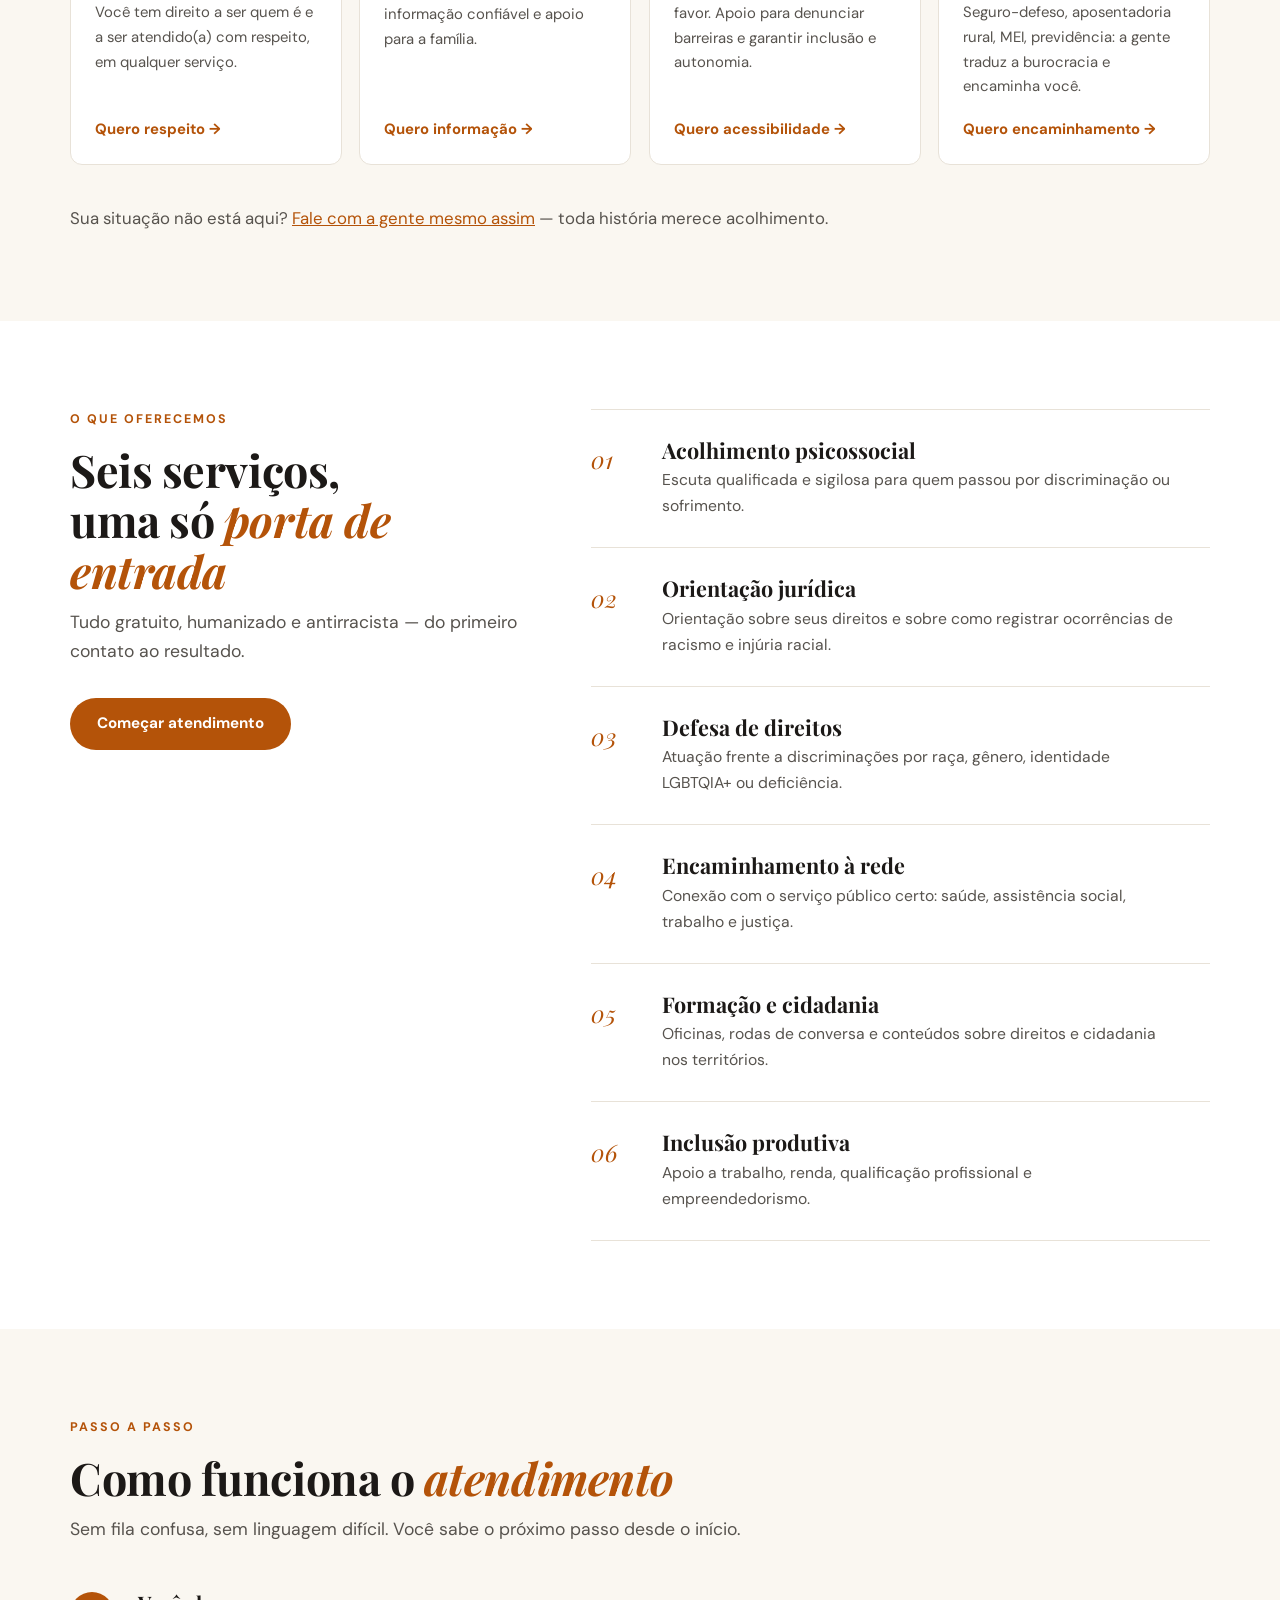
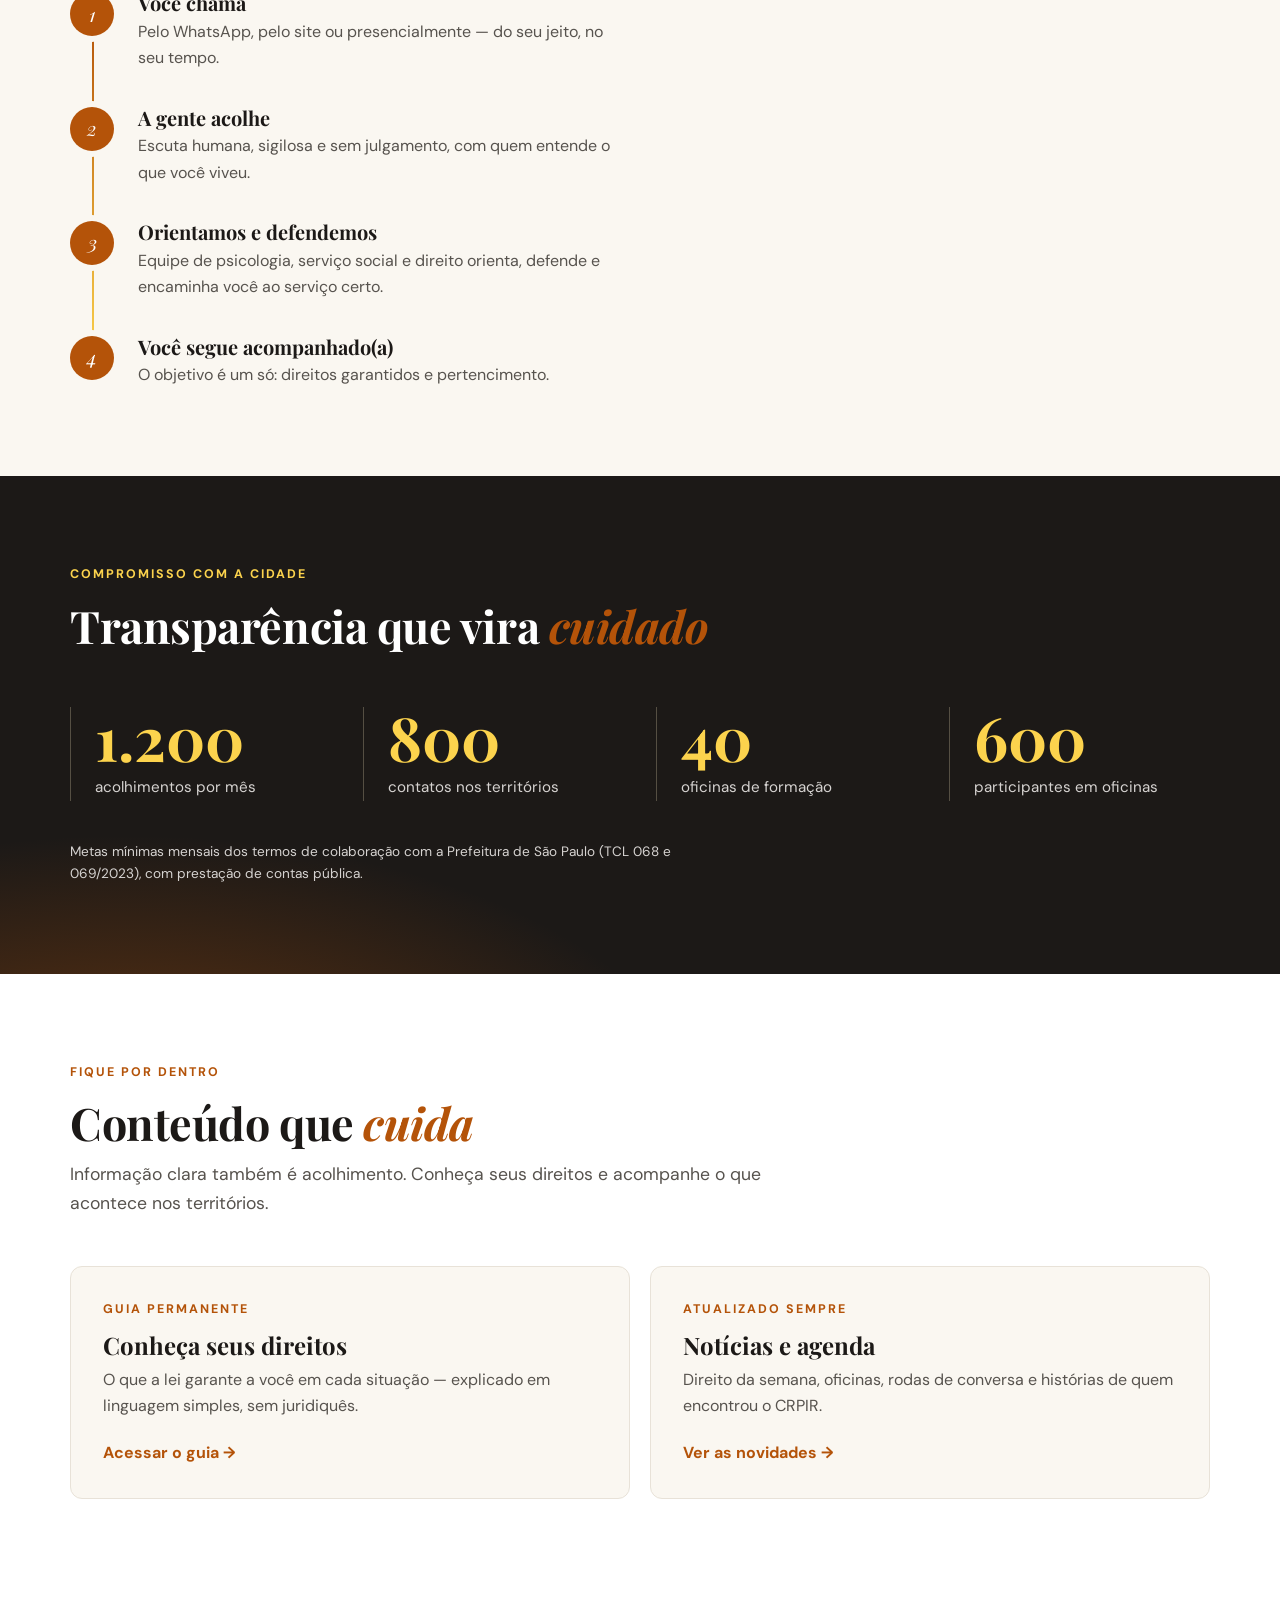
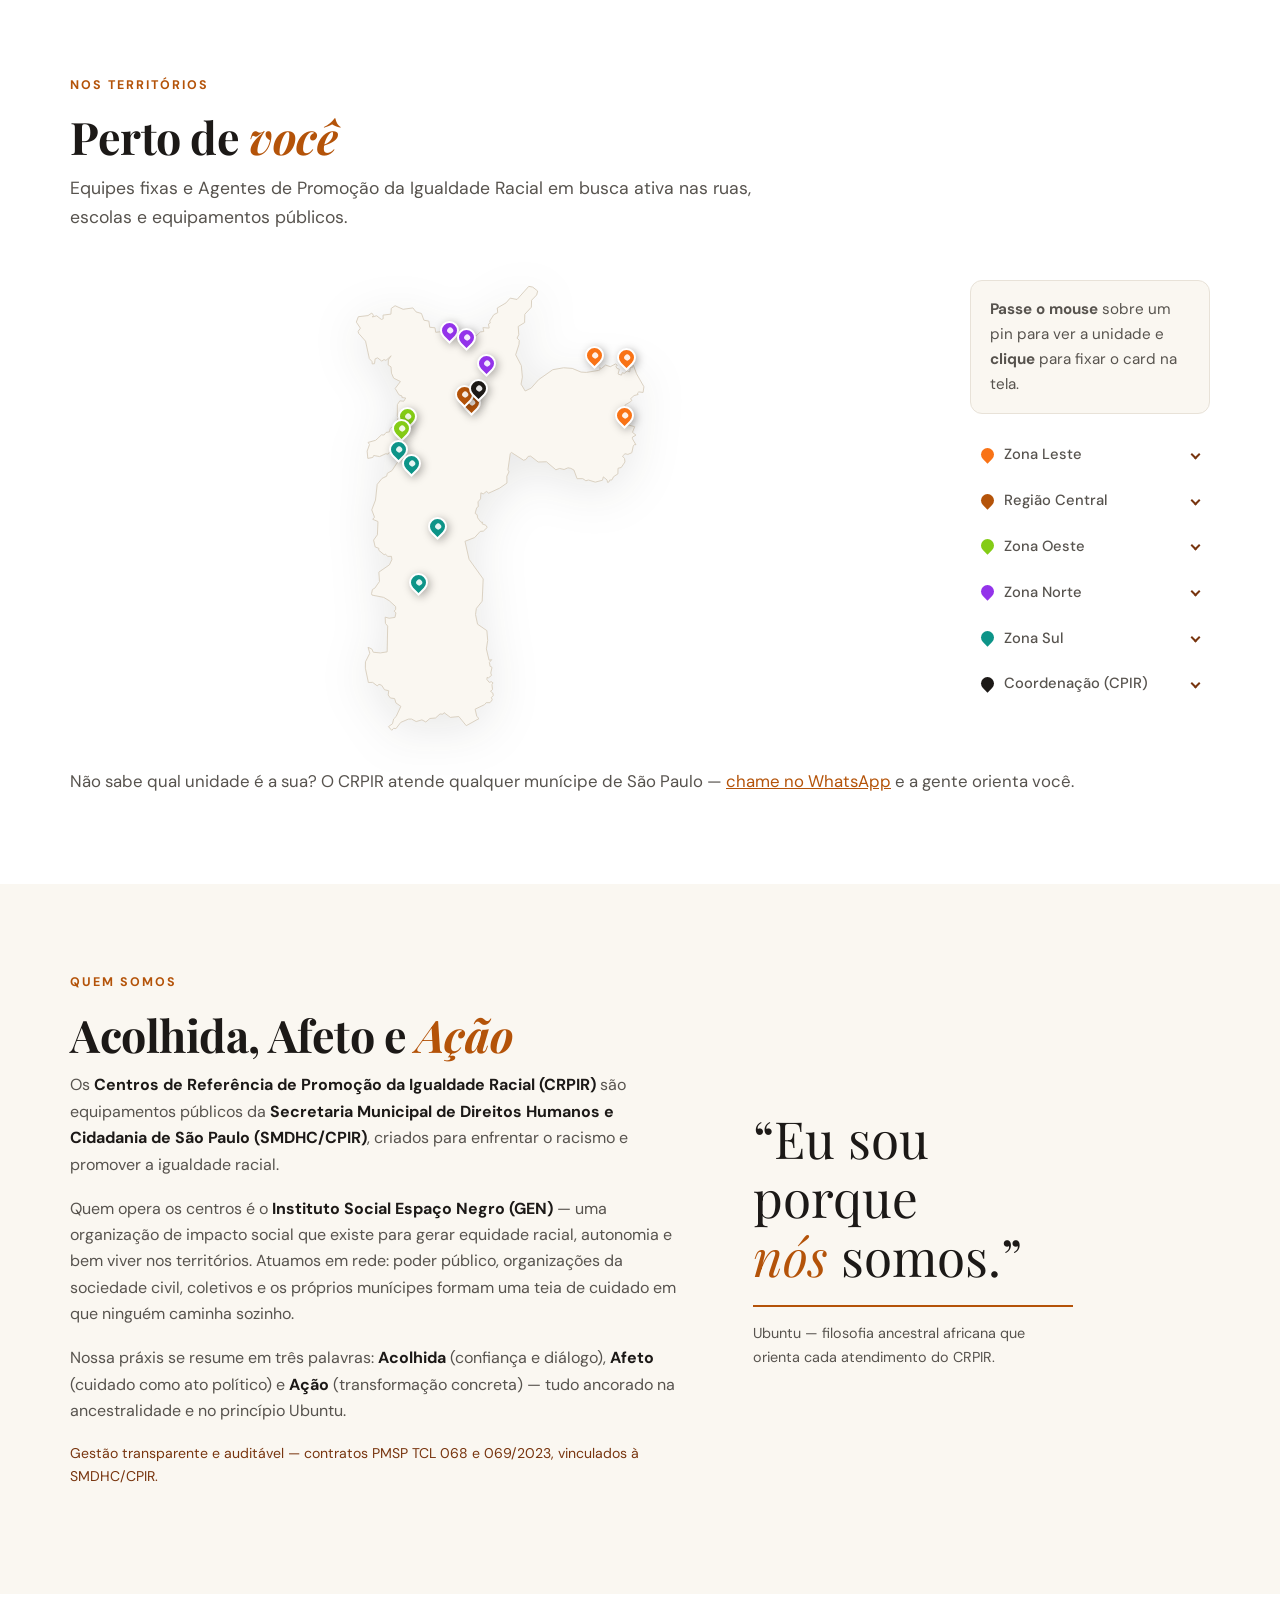
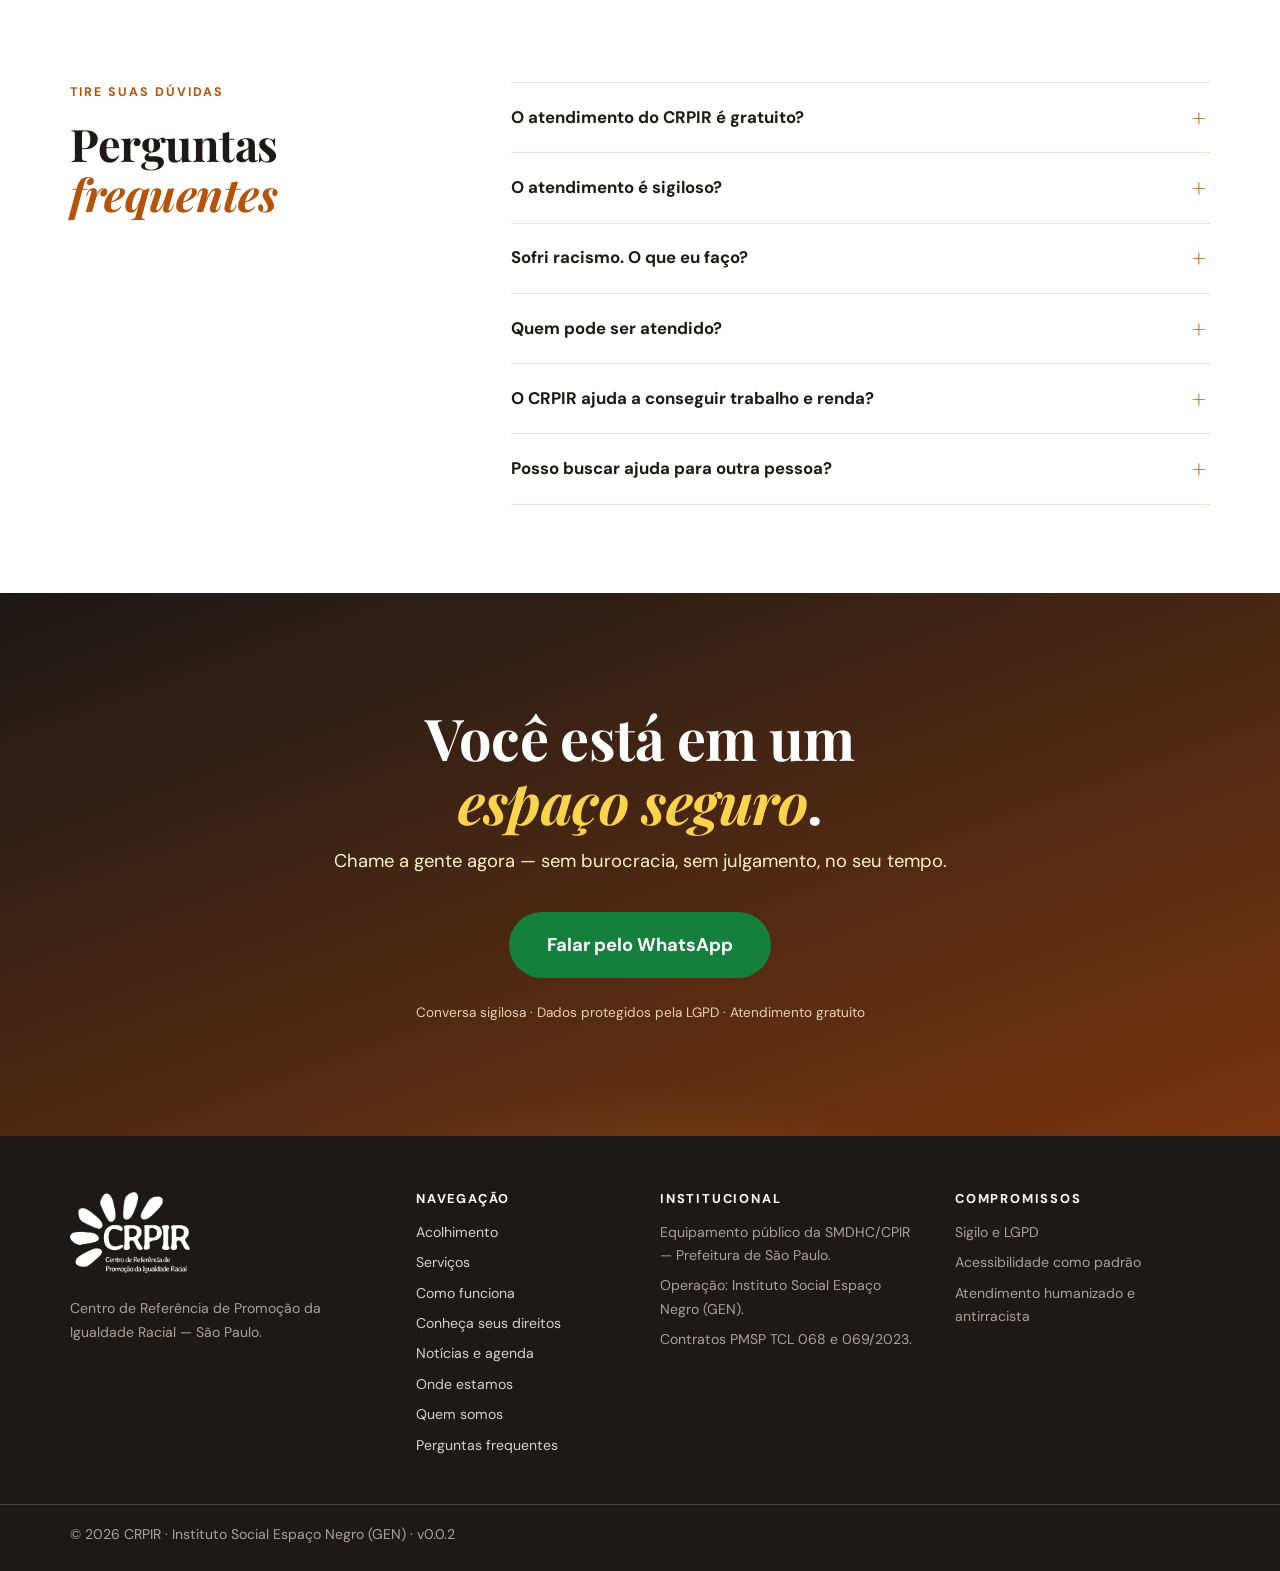
==== commit 59a80760: "feat: mapa interativo das unidades na seção Onde Estamos - Contorno real do município de SP (IBGE) e" ====
--- a/index.html
+++ b/index.html
@@ -421,10 +421,97 @@
           <h2 id="territorios-titulo">Perto de <em>você</em></h2>
           <p class="secao-subtitulo">Equipes fixas e Agentes de Promoção da Igualdade Racial em busca ativa nas ruas, escolas e equipamentos públicos.</p>
         </div>
+        <div class="mapa-unidades">
+          <div class="mapa-unidades__cena" id="mapa-cena">
+            <svg class="mapa-sp" viewBox="0 0 473 720" role="img" aria-label="Mapa do município de São Paulo com a localização aproximada das unidades do CRPIR">
+              <path class="mapa-sp__contorno" d="M220.7 666.4 224.3 661.9 222.9 658.4 225.9 655.1 225.2 651.3 221.5 648.5 224.7 645.7 223.8 638.0 225.4 635.2 222.8 633.3 219.6 634.5 215.8 629.7 216.3 626.5 218.2 627.3 223.2 623.4 221.9 619.7 223.9 610.7 220.9 609.1 219.8 603.0 223.3 598.6 219.3 599.5 215.0 581.6 217.1 568.2 215.8 552.8 201.1 542.7 197.9 527.6 199.2 517.9 208.4 506.4 210.0 471.4 187.7 440.3 181.3 412.0 196.5 406.1 205.3 396.4 210.3 395.9 216.3 390.2 214.2 386.7 208.4 384.5 208.8 381.6 206.5 382.0 201.2 375.0 200.4 370.0 197.3 368.1 199.7 359.1 202.3 357.3 201.8 349.8 205.8 345.1 206.4 335.5 210.0 337.3 215.5 333.1 218.2 336.3 235.7 328.3 247.5 320.1 247.3 309.4 250.7 302.5 249.0 299.4 252.7 273.6 254.5 271.9 273.7 284.2 277.3 283.0 280.9 278.1 284.8 277.7 296.8 287.0 309.7 286.6 324.6 299.2 330.6 297.1 337.5 298.8 343.7 296.1 348.2 297.0 353.1 299.7 358.0 313.2 367.0 313.2 371.8 316.5 376.0 315.4 386.7 318.7 398.1 315.7 399.4 310.4 405.2 315.2 406.1 319.1 408.3 318.5 409.3 315.6 413.1 315.1 415.5 310.2 422.4 305.7 422.6 296.9 427.7 295.6 433.5 286.9 432.9 281.5 429.6 277.8 433.6 273.9 438.1 275.0 444.3 272.3 446.6 261.8 448.7 259.1 450.9 259.9 445.3 250.4 445.3 247.7 450.9 244.6 445.3 240.2 448.8 231.3 438.0 228.3 433.9 218.8 441.1 213.2 433.4 197.3 442.1 192.1 444.5 189.6 442.2 187.4 447.9 182.2 454.2 180.6 453.3 178.2 455.4 176.4 462.1 177.3 463.4 168.3 451.8 147.9 446.8 134.2 445.2 137.9 442.1 137.0 441.0 144.8 437.0 143.3 432.4 147.2 429.3 146.1 428.0 150.0 422.6 148.2 424.7 140.7 421.1 139.4 419.5 136.4 421.4 134.3 418.6 132.4 410.4 136.7 403.0 134.1 396.3 139.7 393.7 138.1 394.4 141.2 392.1 142.5 372.8 145.7 364.3 145.2 350.4 139.4 336.8 138.4 319.8 141.4 297.4 157.1 285.6 170.5 276.2 175.0 269.7 164.2 271.8 153.1 270.1 135.0 261.2 117.9 266.5 101.4 266.9 95.1 263.4 91.6 266.1 86.2 265.2 73.3 275.3 67.1 275.6 54.0 285.9 42.9 286.3 31.9 294.3 23.6 295.9 17.4 288.1 11.2 281.9 10.0 263.4 30.7 252.5 28.6 246.0 36.1 232.2 44.1 232.9 51.5 226.7 54.7 220.3 64.8 221.2 67.8 218.3 69.4 219.4 75.8 209.6 75.1 211.0 81.2 205.5 81.9 198.7 88.3 194.5 86.1 176.3 89.6 163.8 76.8 161.1 77.4 155.9 73.6 149.1 77.5 147.3 85.8 142.3 81.6 135.1 82.5 134.0 75.4 125.7 74.5 124.3 64.8 116.5 63.4 112.7 52.8 104.1 50.3 99.2 44.0 83.8 46.2 71.1 40.6 65.1 44.7 64.5 53.8 52.1 55.4 52.3 61.2 49.5 62.2 42.0 56.4 35.2 58.3 37.0 55.7 34.4 52.1 28.4 56.1 13.1 57.9 10.0 66.4 16.4 76.0 12.9 80.9 13.5 84.0 24.5 96.4 30.5 123.9 34.8 128.7 35.1 132.4 38.6 131.9 39.7 124.3 43.6 122.8 50.1 127.9 53.7 125.4 56.6 126.8 64.9 119.5 60.5 126.0 60.2 133.9 64.7 137.0 65.4 146.9 68.9 154.8 79.5 160.1 71.2 171.0 77.3 181.1 82.0 182.9 81.9 185.3 87.9 186.1 84.8 191.1 78.6 190.6 74.7 196.4 74.6 213.9 76.3 216.8 70.0 232.2 66.3 231.7 63.4 234.1 62.2 239.4 56.8 240.4 53.7 244.4 49.5 244.2 40.5 252.7 28.5 256.1 30.7 259.4 27.0 269.8 28.1 281.3 35.9 279.8 37.3 276.7 46.6 278.4 56.4 273.9 60.1 274.6 61.3 272.2 71.9 269.4 74.4 266.1 77.0 271.0 85.1 276.9 82.5 282.8 74.8 287.5 66.1 300.6 58.9 304.8 57.8 309.3 50.6 312.8 42.9 322.2 40.2 347.0 34.3 362.5 38.7 374.0 35.8 377.3 44.1 380.8 43.2 401.8 37.2 410.1 39.7 420.9 45.5 423.1 45.3 426.1 54.0 433.3 55.4 431.9 59.7 435.8 65.4 435.7 66.0 441.0 62.1 449.2 45.5 460.6 46.5 475.4 39.1 485.9 35.4 487.9 33.9 494.7 34.7 496.8 53.1 500.4 61.9 505.7 71.9 514.8 72.1 519.1 69.6 522.1 72.5 524.8 70.9 532.0 61.8 533.3 55.5 531.6 55.9 541.4 59.4 545.7 58.6 586.3 47.9 588.0 36.7 586.9 34.4 581.8 28.5 579.1 31.2 588.5 24.4 602.0 24.2 612.0 29.0 634.6 35.7 634.4 42.8 639.9 45.8 637.5 49.9 639.0 54.5 646.0 61.1 647.6 60.2 654.2 63.7 659.1 70.3 659.9 72.5 666.9 80.2 672.2 72.8 688.1 68.8 692.1 67.0 699.7 60.6 704.2 65.8 710.0 68.8 706.8 72.4 707.4 80.0 697.5 92.1 692.3 97.1 692.3 104.3 696.2 113.4 693.5 119.5 696.9 126.1 691.3 134.8 690.6 141.9 684.2 146.4 684.6 148.3 682.1 158.3 689.6 171.6 688.3 183.3 702.7 203.4 691.5 199.9 688.1 197.3 676.6 212.2 669.5 214.7 666.4 220.7 666.4Z"/>
+            </svg>
+          <button type="button" class="mapa-marcador" data-unidade="unidade-cidade-tiradentes" data-regiao="leste" style="--mx:91.5%; --my:35.0%" aria-label="CRPIR Cidade Tiradentes" aria-expanded="false"><span class="mapa-marcador__pino" aria-hidden="true"></span></button>
+          <button type="button" class="mapa-marcador" data-unidade="unidade-itaim-paulista" data-regiao="leste" style="--mx:92.1%; --my:22.4%" aria-label="CRPIR Itaim Paulista" aria-expanded="false"><span class="mapa-marcador__pino" aria-hidden="true"></span></button>
+          <button type="button" class="mapa-marcador" data-unidade="unidade-sao-miguel" data-regiao="leste" style="--mx:81.5%; --my:21.9%" aria-label="CRPIR São Miguel Paulista" aria-expanded="false"><span class="mapa-marcador__pino" aria-hidden="true"></span></button>
+          <button type="button" class="mapa-marcador" data-unidade="unidade-centro" data-regiao="central" style="--mx:40.6%; --my:32.3%" aria-label="CRPIR Centro" aria-expanded="false"><span class="mapa-marcador__pino" aria-hidden="true"></span></button>
+          <button type="button" class="mapa-marcador" data-unidade="unidade-se" data-regiao="central" style="--mx:38.2%; --my:30.6%" aria-label="CRPIR Sé" aria-expanded="false"><span class="mapa-marcador__pino" aria-hidden="true"></span></button>
+          <button type="button" class="mapa-marcador" data-unidade="unidade-butanta" data-regiao="oeste" style="--mx:19.0%; --my:35.3%" aria-label="CRPIR Butantã" aria-expanded="false"><span class="mapa-marcador__pino" aria-hidden="true"></span></button>
+          <button type="button" class="mapa-marcador" data-unidade="unidade-vila-sonia" data-regiao="oeste" style="--mx:17.3%; --my:38.0%" aria-label="CRPIR Vila Sônia" aria-expanded="false"><span class="mapa-marcador__pino" aria-hidden="true"></span></button>
+          <button type="button" class="mapa-marcador" data-unidade="unidade-brasilandia" data-regiao="norte" style="--mx:33.3%; --my:16.5%" aria-label="CRPIR Brasilândia" aria-expanded="false"><span class="mapa-marcador__pino" aria-hidden="true"></span></button>
+          <button type="button" class="mapa-marcador" data-unidade="unidade-carandiru" data-regiao="norte" style="--mx:45.4%; --my:23.8%" aria-label="CRPIR Carandiru" aria-expanded="false"><span class="mapa-marcador__pino" aria-hidden="true"></span></button>
+          <button type="button" class="mapa-marcador" data-unidade="unidade-cachoeirinha" data-regiao="norte" style="--mx:38.9%; --my:18.0%" aria-label="CRPIR Vila Nova Cachoeirinha" aria-expanded="false"><span class="mapa-marcador__pino" aria-hidden="true"></span></button>
+          <button type="button" class="mapa-marcador" data-unidade="unidade-campo-limpo" data-regiao="sul" style="--mx:16.1%; --my:42.6%" aria-label="CRPIR Campo Limpo" aria-expanded="false"><span class="mapa-marcador__pino" aria-hidden="true"></span></button>
+          <button type="button" class="mapa-marcador" data-unidade="unidade-giovanni-gronchi" data-regiao="sul" style="--mx:20.6%; --my:45.5%" aria-label="CRPIR Giovanni Gronchi" aria-expanded="false"><span class="mapa-marcador__pino" aria-hidden="true"></span></button>
+          <button type="button" class="mapa-marcador" data-unidade="unidade-grajau" data-regiao="sul" style="--mx:29.2%; --my:59.5%" aria-label="CRPIR Grajaú" aria-expanded="false"><span class="mapa-marcador__pino" aria-hidden="true"></span></button>
+          <button type="button" class="mapa-marcador" data-unidade="unidade-parelheiros" data-regiao="sul" style="--mx:22.7%; --my:71.6%" aria-label="CRPIR Parelheiros" aria-expanded="false"><span class="mapa-marcador__pino" aria-hidden="true"></span></button>
+          <button type="button" class="mapa-marcador" data-unidade="unidade-coordenacao" data-regiao="coordenacao" style="--mx:42.8%; --my:29.2%" aria-label="Coordenação de Promoção da Igualdade Racial" aria-expanded="false"><span class="mapa-marcador__pino" aria-hidden="true"></span></button>
+            <article class="mapa-card" id="mapa-card" hidden></article>
+          </div>
+          <aside class="mapa-unidades__lateral">
+            <p class="mapa-unidades__dica"><strong>Passe o mouse</strong> sobre um pin para ver a unidade e <strong>clique</strong> para fixar o card na tela.</p>
+            <ul class="mapa-legenda" aria-label="Unidades do CRPIR por região">
+              <li>
+                <details class="mapa-legenda__grupo">
+                  <summary><span class="mapa-legenda__cor" data-regiao="leste" aria-hidden="true"></span>Zona Leste<span class="mapa-legenda__seta" aria-hidden="true"></span></summary>
+                  <ul class="mapa-legenda__unidades">
+                    <li><button type="button" class="mapa-legenda__unidade" data-unidade="unidade-cidade-tiradentes">CRPIR Cidade Tiradentes</button></li>
+                    <li><button type="button" class="mapa-legenda__unidade" data-unidade="unidade-itaim-paulista">CRPIR Itaim Paulista</button></li>
+                    <li><button type="button" class="mapa-legenda__unidade" data-unidade="unidade-sao-miguel">CRPIR São Miguel Paulista</button></li>
+                  </ul>
+                </details>
+              </li>
+              <li>
+                <details class="mapa-legenda__grupo">
+                  <summary><span class="mapa-legenda__cor" data-regiao="central" aria-hidden="true"></span>Região Central<span class="mapa-legenda__seta" aria-hidden="true"></span></summary>
+                  <ul class="mapa-legenda__unidades">
+                    <li><button type="button" class="mapa-legenda__unidade" data-unidade="unidade-centro">CRPIR Centro</button></li>
+                    <li><button type="button" class="mapa-legenda__unidade" data-unidade="unidade-se">CRPIR Sé</button></li>
+                  </ul>
+                </details>
+              </li>
+              <li>
+                <details class="mapa-legenda__grupo">
+                  <summary><span class="mapa-legenda__cor" data-regiao="oeste" aria-hidden="true"></span>Zona Oeste<span class="mapa-legenda__seta" aria-hidden="true"></span></summary>
+                  <ul class="mapa-legenda__unidades">
+                    <li><button type="button" class="mapa-legenda__unidade" data-unidade="unidade-butanta">CRPIR Butantã</button></li>
+                    <li><button type="button" class="mapa-legenda__unidade" data-unidade="unidade-vila-sonia">CRPIR Vila Sônia</button></li>
+                  </ul>
+                </details>
+              </li>
+              <li>
+                <details class="mapa-legenda__grupo">
+                  <summary><span class="mapa-legenda__cor" data-regiao="norte" aria-hidden="true"></span>Zona Norte<span class="mapa-legenda__seta" aria-hidden="true"></span></summary>
+                  <ul class="mapa-legenda__unidades">
+                    <li><button type="button" class="mapa-legenda__unidade" data-unidade="unidade-brasilandia">CRPIR Brasilândia</button></li>
+                    <li><button type="button" class="mapa-legenda__unidade" data-unidade="unidade-carandiru">CRPIR Carandiru</button></li>
+                    <li><button type="button" class="mapa-legenda__unidade" data-unidade="unidade-cachoeirinha">CRPIR Vila Nova Cachoeirinha</button></li>
+                  </ul>
+                </details>
+              </li>
+              <li>
+                <details class="mapa-legenda__grupo">
+                  <summary><span class="mapa-legenda__cor" data-regiao="sul" aria-hidden="true"></span>Zona Sul<span class="mapa-legenda__seta" aria-hidden="true"></span></summary>
+                  <ul class="mapa-legenda__unidades">
+                    <li><button type="button" class="mapa-legenda__unidade" data-unidade="unidade-campo-limpo">CRPIR Campo Limpo</button></li>
+                    <li><button type="button" class="mapa-legenda__unidade" data-unidade="unidade-giovanni-gronchi">CRPIR Giovanni Gronchi</button></li>
+                    <li><button type="button" class="mapa-legenda__unidade" data-unidade="unidade-grajau">CRPIR Grajaú</button></li>
+                    <li><button type="button" class="mapa-legenda__unidade" data-unidade="unidade-parelheiros">CRPIR Parelheiros</button></li>
+                  </ul>
+                </details>
+              </li>
+              <li>
+                <details class="mapa-legenda__grupo">
+                  <summary><span class="mapa-legenda__cor" data-regiao="coordenacao" aria-hidden="true"></span>Coordenação (CPIR)<span class="mapa-legenda__seta" aria-hidden="true"></span></summary>
+                  <ul class="mapa-legenda__unidades">
+                    <li><button type="button" class="mapa-legenda__unidade" data-unidade="unidade-coordenacao">Sede — R. Líbero Badaró, 119</button></li>
+                  </ul>
+                </details>
+              </li>
+            </ul>
+          </aside>
+        </div>
+
+        <div id="dados-unidades" hidden>
         <div class="territorios__regiao">
           <h3 class="territorios__regiao-titulo">Zona Leste</h3>
           <div class="territorios__grade">
-            <article class="cartao-territorio">
+            <article class="cartao-territorio" id="unidade-cidade-tiradentes" data-regiao="leste">
               <h4>CRPIR Cidade Tiradentes</h4>
               <p class="cartao-territorio__endereco">Av. dos Metalúrgicos, 155 – Cidade Tiradentes, São Paulo – SP, 08471-000</p>
               <p class="cartao-territorio__horario">Segunda a sexta-feira, das 9h às 18h</p>
@@ -434,7 +521,7 @@
                 <li>Celular/WhatsApp: <a href="https://wa.me/5511976248258" rel="noopener" target="_blank">(11) 97624-8258</a> · <a href="https://wa.me/5511974466741" rel="noopener" target="_blank">(11) 97446-6741</a> · <a href="https://wa.me/5511974635716" rel="noopener" target="_blank">(11) 97463-5716</a></li>
               </ul>
             </article>
-            <article class="cartao-territorio">
+            <article class="cartao-territorio" id="unidade-itaim-paulista" data-regiao="leste">
               <h4>CRPIR Itaim Paulista</h4>
               <p class="cartao-territorio__local">Dentro da Casa de Cultura de Itaim Paulista</p>
               <p class="cartao-territorio__endereco">R. Monte Camberela, 490 – Vila Silva Teles, São Paulo – SP, 08110-260</p>
@@ -445,7 +532,7 @@
                 <li>Celular/WhatsApp: <a href="https://wa.me/5511974468738" rel="noopener" target="_blank">(11) 97446-8738</a></li>
               </ul>
             </article>
-            <article class="cartao-territorio">
+            <article class="cartao-territorio" id="unidade-sao-miguel" data-regiao="leste">
               <h4>CRPIR São Miguel Paulista</h4>
               <p class="cartao-territorio__endereco">R. Crisólita Rodrigues Pereira, 6 – São Miguel Paulista, São Paulo – SP, 08011-340 (próximo à estação São Miguel Paulista da CPTM)</p>
               <p class="cartao-territorio__horario">Segunda a sexta-feira, das 9h às 18h</p>
@@ -460,7 +547,7 @@
         <div class="territorios__regiao">
           <h3 class="territorios__regiao-titulo">Região Central</h3>
           <div class="territorios__grade">
-            <article class="cartao-territorio">
+            <article class="cartao-territorio" id="unidade-centro" data-regiao="central">
               <h4>CRPIR Centro</h4>
               <p class="cartao-territorio__local">Dentro do Centro Cultural Vila Itororó</p>
               <p class="cartao-territorio__endereco">R. Maestro Cardim, 60 – Bela Vista, São Paulo – SP, 01323-000</p>
@@ -470,7 +557,7 @@
                 <li>Celular/WhatsApp: <a href="https://wa.me/5511974318628" rel="noopener" target="_blank">(11) 97431-8628</a></li>
               </ul>
             </article>
-            <article class="cartao-territorio">
+            <article class="cartao-territorio" id="unidade-se" data-regiao="central">
               <h4>CRPIR Sé</h4>
               <p class="cartao-territorio__local">Condomínio Edifício Ana Francisca</p>
               <p class="cartao-territorio__endereco">R. Francisca Miquelina, 140 – Bela Vista, São Paulo – SP, 01316-000</p>
@@ -486,7 +573,7 @@
         <div class="territorios__regiao">
           <h3 class="territorios__regiao-titulo">Zona Oeste</h3>
           <div class="territorios__grade">
-            <article class="cartao-territorio">
+            <article class="cartao-territorio" id="unidade-butanta" data-regiao="oeste">
               <h4>CRPIR Butantã</h4>
               <p class="cartao-territorio__local">Dentro da Casa de Cultura do Butantã</p>
               <p class="cartao-territorio__endereco">Av. Junta Mizumoto, 13 – Jardim Peri Peri, São Paulo – SP, 05537-070</p>
@@ -496,7 +583,7 @@
                 <li>Celular/WhatsApp: <a href="https://wa.me/5511974414192" rel="noopener" target="_blank">(11) 97441-4192</a></li>
               </ul>
             </article>
-            <article class="cartao-territorio">
+            <article class="cartao-territorio" id="unidade-vila-sonia" data-regiao="oeste">
               <h4>CRPIR Vila Sônia</h4>
               <p class="cartao-territorio__endereco">R. Mario Dias, 162 – Jardim Trussardi, São Paulo – SP, 05519-110</p>
               <p class="cartao-territorio__horario">Segunda a sexta-feira, das 9h às 18h</p>
@@ -511,7 +598,7 @@
         <div class="territorios__regiao">
           <h3 class="territorios__regiao-titulo">Zona Norte</h3>
           <div class="territorios__grade">
-            <article class="cartao-territorio">
+            <article class="cartao-territorio" id="unidade-brasilandia" data-regiao="norte">
               <h4>CRPIR Brasilândia</h4>
               <p class="cartao-territorio__local">Dentro da Fábrica de Cultura da Brasilândia</p>
               <p class="cartao-territorio__endereco">Av. General Penha Brasil, 2508 – Vila Nova Cachoeirinha, São Paulo – SP, 02673-000</p>
@@ -522,7 +609,7 @@
                 <li>WhatsApp: <a href="https://wa.me/5511984675086" rel="noopener" target="_blank">(11) 98467-5086</a></li>
               </ul>
             </article>
-            <article class="cartao-territorio">
+            <article class="cartao-territorio" id="unidade-carandiru" data-regiao="norte">
               <h4>CRPIR Carandiru</h4>
               <p class="cartao-territorio__endereco">Av. Gen. Ataliba Leonel, 1618 – Carandiru, São Paulo – SP, 02033-020</p>
               <p class="cartao-territorio__horario">Segunda a sexta-feira, das 9h às 18h</p>
@@ -531,7 +618,7 @@
                 <li>Celular/WhatsApp: <a href="https://wa.me/5511984674254" rel="noopener" target="_blank">(11) 98467-4254</a></li>
               </ul>
             </article>
-            <article class="cartao-territorio">
+            <article class="cartao-territorio" id="unidade-cachoeirinha" data-regiao="norte">
               <h4>CRPIR Vila Nova Cachoeirinha</h4>
               <p class="cartao-territorio__endereco">R. Franklin do Amaral, 1122 – Vila Nova Cachoeirinha, São Paulo – SP, 02479-001</p>
               <p class="cartao-territorio__horario">Segunda a sexta-feira, das 9h às 18h</p>
@@ -546,7 +633,7 @@
         <div class="territorios__regiao">
           <h3 class="territorios__regiao-titulo">Zona Sul</h3>
           <div class="territorios__grade">
-            <article class="cartao-territorio">
+            <article class="cartao-territorio" id="unidade-campo-limpo" data-regiao="sul">
               <h4>CRPIR Campo Limpo</h4>
               <p class="cartao-territorio__local">Dentro da Casa de Cultura Campo Limpo “Dora Nascimento”</p>
               <p class="cartao-territorio__endereco">R. Aroldo de Azevedo, 100 – Jardim Bom Refugio, São Paulo – SP, 05788-230</p>
@@ -556,7 +643,7 @@
                 <li>Celular/WhatsApp: <a href="https://wa.me/5511961396141" rel="noopener" target="_blank">(11) 96139-6141</a></li>
               </ul>
             </article>
-            <article class="cartao-territorio">
+            <article class="cartao-territorio" id="unidade-giovanni-gronchi" data-regiao="sul">
               <h4>CRPIR Giovanni Gronchi</h4>
               <p class="cartao-territorio__endereco">R. Thereza Mouco de Oliveira, 157 – Jardim São Luiz, São Paulo – SP, 05846-420</p>
               <p class="cartao-territorio__horario">Segunda a sexta-feira, das 9h às 18h</p>
@@ -566,7 +653,7 @@
                 <li>WhatsApp: <a href="https://wa.me/5511953730396" rel="noopener" target="_blank">(11) 95373-0396</a></li>
               </ul>
             </article>
-            <article class="cartao-territorio">
+            <article class="cartao-territorio" id="unidade-grajau" data-regiao="sul">
               <h4>CRPIR Grajaú</h4>
               <p class="cartao-territorio__endereco">Av. Carlos Oberhuber, 503 – Jardim Floresta, São Paulo – SP, 04836-130</p>
               <p class="cartao-territorio__horario">Segunda a sexta-feira, das 9h às 18h</p>
@@ -576,7 +663,7 @@
                 <li>WhatsApp: <a href="https://wa.me/5511961396327" rel="noopener" target="_blank">(11) 96139-6327</a></li>
               </ul>
             </article>
-            <article class="cartao-territorio">
+            <article class="cartao-territorio" id="unidade-parelheiros" data-regiao="sul">
               <h4>CRPIR Parelheiros</h4>
               <p class="cartao-territorio__local">Dentro da Subprefeitura Parelheiros / Descomplica Parelheiros</p>
               <p class="cartao-territorio__endereco">Estr. Ecoturística de Parelheiros, 5.252 – Parelheiros, São Paulo – SP, 04865-000</p>
@@ -589,7 +676,7 @@
           </div>
         </div>
 
-        <article class="territorios__coordenacao" data-reveal>
+        <article class="territorios__coordenacao" id="unidade-coordenacao">
           <h3>Coordenação de Promoção da Igualdade Racial</h3>
           <p class="cartao-territorio__endereco">R. Líbero Badaró, 119 – Sé, São Paulo – SP, 01008-000 · próximo ao metrô Anhangabaú</p>
           <p class="cartao-territorio__horario">Segunda a sexta-feira, das 9h às 19h</p>
@@ -598,6 +685,7 @@
             <li>Telefone: <a href="tel:+551125588896">(11) 2558-8896</a></li>
           </ul>
         </article>
+        </div>
 
         <p class="territorios__nota" data-reveal>Não sabe qual unidade é a sua? O CRPIR atende qualquer munícipe de São Paulo — <a href="#pedir-ajuda">chame no WhatsApp</a> e a gente orienta você.</p>
       </div>
@@ -722,7 +810,7 @@
     </div>
     <div class="rodape__base">
       <div class="container">
-        <p>© <span id="ano-atual">2026</span> CRPIR · Instituto Social Espaço Negro (GEN) · v0.0.1</p>
+        <p>© <span id="ano-atual">2026</span> CRPIR · Instituto Social Espaço Negro (GEN) · v0.0.2</p>
       </div>
     </div>
   </footer>
--- a/css/style.css
+++ b/css/style.css
@@ -546,6 +546,240 @@
 .territorios__coordenacao h3 { font-size: 1.3rem; margin-bottom: 0.5rem; }
 
 .territorios__nota { margin-top: 2rem; font-size: 1.05rem; }
+
+/* --- Mapa interativo das unidades ------------------------------------------------------------------- */
+
+.mapa-unidades {
+  display: grid;
+  grid-template-columns: minmax(0, 1fr) 240px;
+  gap: 2.5rem;
+  align-items: start;
+}
+.mapa-unidades__cena {
+  position: relative;
+  max-width: 480px;
+  margin-inline: auto;
+}
+.mapa-sp {
+  display: block;
+  width: 100%;
+  height: auto;
+  filter: drop-shadow(0 10px 24px rgba(28, 25, 23, 0.10));
+}
+.mapa-sp__contorno {
+  fill: var(--papel);
+  stroke: #D9CFBF;
+  stroke-width: 1.5;
+  stroke-linejoin: round;
+}
+
+/* Pins — cores por região */
+.mapa-marcador,
+.mapa-legenda__cor { --cor-regiao: var(--ambar); }
+[data-regiao="leste"]       { --cor-regiao: var(--petala-laranja); }
+[data-regiao="central"]     { --cor-regiao: var(--ambar); }
+[data-regiao="oeste"]       { --cor-regiao: var(--petala-verde); }
+[data-regiao="norte"]       { --cor-regiao: var(--petala-roxa); }
+[data-regiao="sul"]         { --cor-regiao: #0D9488; }
+[data-regiao="coordenacao"] { --cor-regiao: var(--tinta, #1C1917); }
+
+.mapa-marcador {
+  position: absolute;
+  left: var(--mx);
+  top: var(--my);
+  transform: translate(-50%, -100%);
+  width: 30px;
+  height: 34px;
+  padding: 0;
+  border: 0;
+  background: none;
+  cursor: pointer;
+  display: flex;
+  align-items: flex-start;
+  justify-content: center;
+  z-index: 2;
+}
+.mapa-marcador__pino {
+  display: block;
+  width: 19px;
+  height: 19px;
+  background: var(--cor-regiao);
+  border: 2px solid var(--branco, #fff);
+  border-radius: 50% 50% 50% 0;
+  transform: rotate(-45deg);
+  box-shadow: 0 3px 8px rgba(28, 25, 23, 0.35);
+  transition: transform 0.2s ease, box-shadow 0.2s ease;
+  position: relative;
+}
+.mapa-marcador__pino::after {
+  content: "";
+  position: absolute;
+  inset: 4.5px;
+  background: var(--branco, #fff);
+  border-radius: 50%;
+  opacity: 0.9;
+}
+.mapa-marcador:hover .mapa-marcador__pino,
+.mapa-marcador:focus-visible .mapa-marcador__pino,
+.mapa-marcador.ativo .mapa-marcador__pino {
+  transform: rotate(-45deg) scale(1.3);
+  box-shadow: 0 5px 14px rgba(28, 25, 23, 0.45);
+}
+.mapa-marcador:focus-visible {
+  outline: 2px solid var(--ambar);
+  outline-offset: 3px;
+  border-radius: 50%;
+}
+.mapa-marcador.ativo::before {
+  content: "";
+  position: absolute;
+  left: 50%;
+  bottom: -2px;
+  width: 26px;
+  height: 26px;
+  border-radius: 50%;
+  background: var(--cor-regiao);
+  opacity: 0.25;
+  transform: translate(-50%, 30%);
+  animation: mapa-pulso 1.6s ease-out infinite;
+}
+@keyframes mapa-pulso {
+  0%   { transform: translate(-50%, 30%) scale(0.6); opacity: 0.35; }
+  100% { transform: translate(-50%, 30%) scale(1.8); opacity: 0; }
+}
+@media (prefers-reduced-motion: reduce) {
+  .mapa-marcador.ativo::before { animation: none; }
+}
+
+/* Card flutuante */
+.mapa-card {
+  position: absolute;
+  z-index: 6;
+  left: var(--card-x, 50%);
+  top: var(--card-y, 10%);
+  width: min(330px, 92vw);
+  background: var(--branco, #fff);
+  border: 1px solid var(--hairline);
+  border-left: 4px solid var(--cor-card, var(--ambar));
+  border-radius: var(--raio);
+  box-shadow: 0 22px 48px rgba(28, 25, 23, 0.22);
+  padding: 1.4rem 1.5rem;
+}
+.mapa-card .cartao-territorio,
+.mapa-card .territorios__coordenacao {
+  background: none;
+  border: 0;
+  padding: 0;
+}
+.mapa-card__fechar {
+  position: absolute;
+  top: 0.5rem;
+  right: 0.6rem;
+  width: 30px;
+  height: 30px;
+  border: 0;
+  border-radius: 50%;
+  background: var(--papel);
+  color: var(--tinta, #1C1917);
+  font-size: 1.1rem;
+  line-height: 1;
+  cursor: pointer;
+  display: none;
+}
+.mapa-card--fixado .mapa-card__fechar { display: block; }
+.mapa-card__fechar:hover { background: var(--hairline); }
+
+/* Lateral: dica + legenda */
+.mapa-unidades__dica {
+  font-size: 0.95rem;
+  margin-bottom: 1.25rem;
+  padding: 1rem 1.2rem;
+  background: var(--papel);
+  border-radius: var(--raio);
+  border: 1px solid var(--hairline);
+}
+.mapa-legenda {
+  list-style: none;
+  padding: 0;
+  margin: 0;
+  display: grid;
+  gap: 0.35rem;
+  font-size: 0.92rem;
+}
+.mapa-legenda__cor {
+  width: 13px;
+  height: 13px;
+  border-radius: 50% 50% 50% 0;
+  transform: rotate(-45deg);
+  background: var(--cor-regiao);
+  flex-shrink: 0;
+}
+.mapa-legenda__grupo summary {
+  display: flex;
+  align-items: center;
+  gap: 0.6rem;
+  padding: 0.5rem 0.7rem;
+  border-radius: calc(var(--raio) / 2);
+  cursor: pointer;
+  font-weight: 500;
+  list-style: none;
+  transition: background 0.15s ease;
+}
+.mapa-legenda__grupo summary::-webkit-details-marker { display: none; }
+.mapa-legenda__grupo summary:hover { background: var(--papel); }
+.mapa-legenda__seta {
+  margin-left: auto;
+  width: 7px;
+  height: 7px;
+  border-right: 2px solid var(--ambar-escuro);
+  border-bottom: 2px solid var(--ambar-escuro);
+  transform: rotate(45deg);
+  transition: transform 0.2s ease;
+}
+.mapa-legenda__grupo[open] .mapa-legenda__seta { transform: rotate(225deg); }
+.mapa-legenda__unidades {
+  list-style: none;
+  padding: 0.15rem 0 0.4rem 2rem;
+  margin: 0;
+  display: grid;
+  gap: 0.15rem;
+}
+.mapa-legenda__unidade {
+  display: block;
+  width: 100%;
+  text-align: left;
+  padding: 0.35rem 0.6rem;
+  border: 0;
+  background: none;
+  border-radius: calc(var(--raio) / 2);
+  font: inherit;
+  font-size: 0.88rem;
+  color: var(--ambar-escuro);
+  cursor: pointer;
+  transition: background 0.15s ease, color 0.15s ease;
+}
+.mapa-legenda__unidade:hover,
+.mapa-legenda__unidade.ativo {
+  background: var(--papel);
+  color: var(--tinta, #1C1917);
+}
+
+@media (max-width: 860px) {
+  .mapa-unidades { grid-template-columns: 1fr; gap: 1.5rem; }
+  .mapa-unidades__lateral { order: -1; }
+  .mapa-legenda { grid-template-columns: repeat(auto-fit, minmax(140px, 1fr)); }
+  /* No toque o card vira painel fixo na base da tela */
+  .mapa-card {
+    position: fixed;
+    left: 50% !important;
+    top: auto !important;
+    bottom: 1rem;
+    transform: translateX(-50%);
+    width: min(420px, calc(100vw - 2rem));
+    max-height: 60vh;
+    overflow-y: auto;
+  }
+}
 
 /* --- Quem somos ------------------------------------------------------------------------------------------ */
 
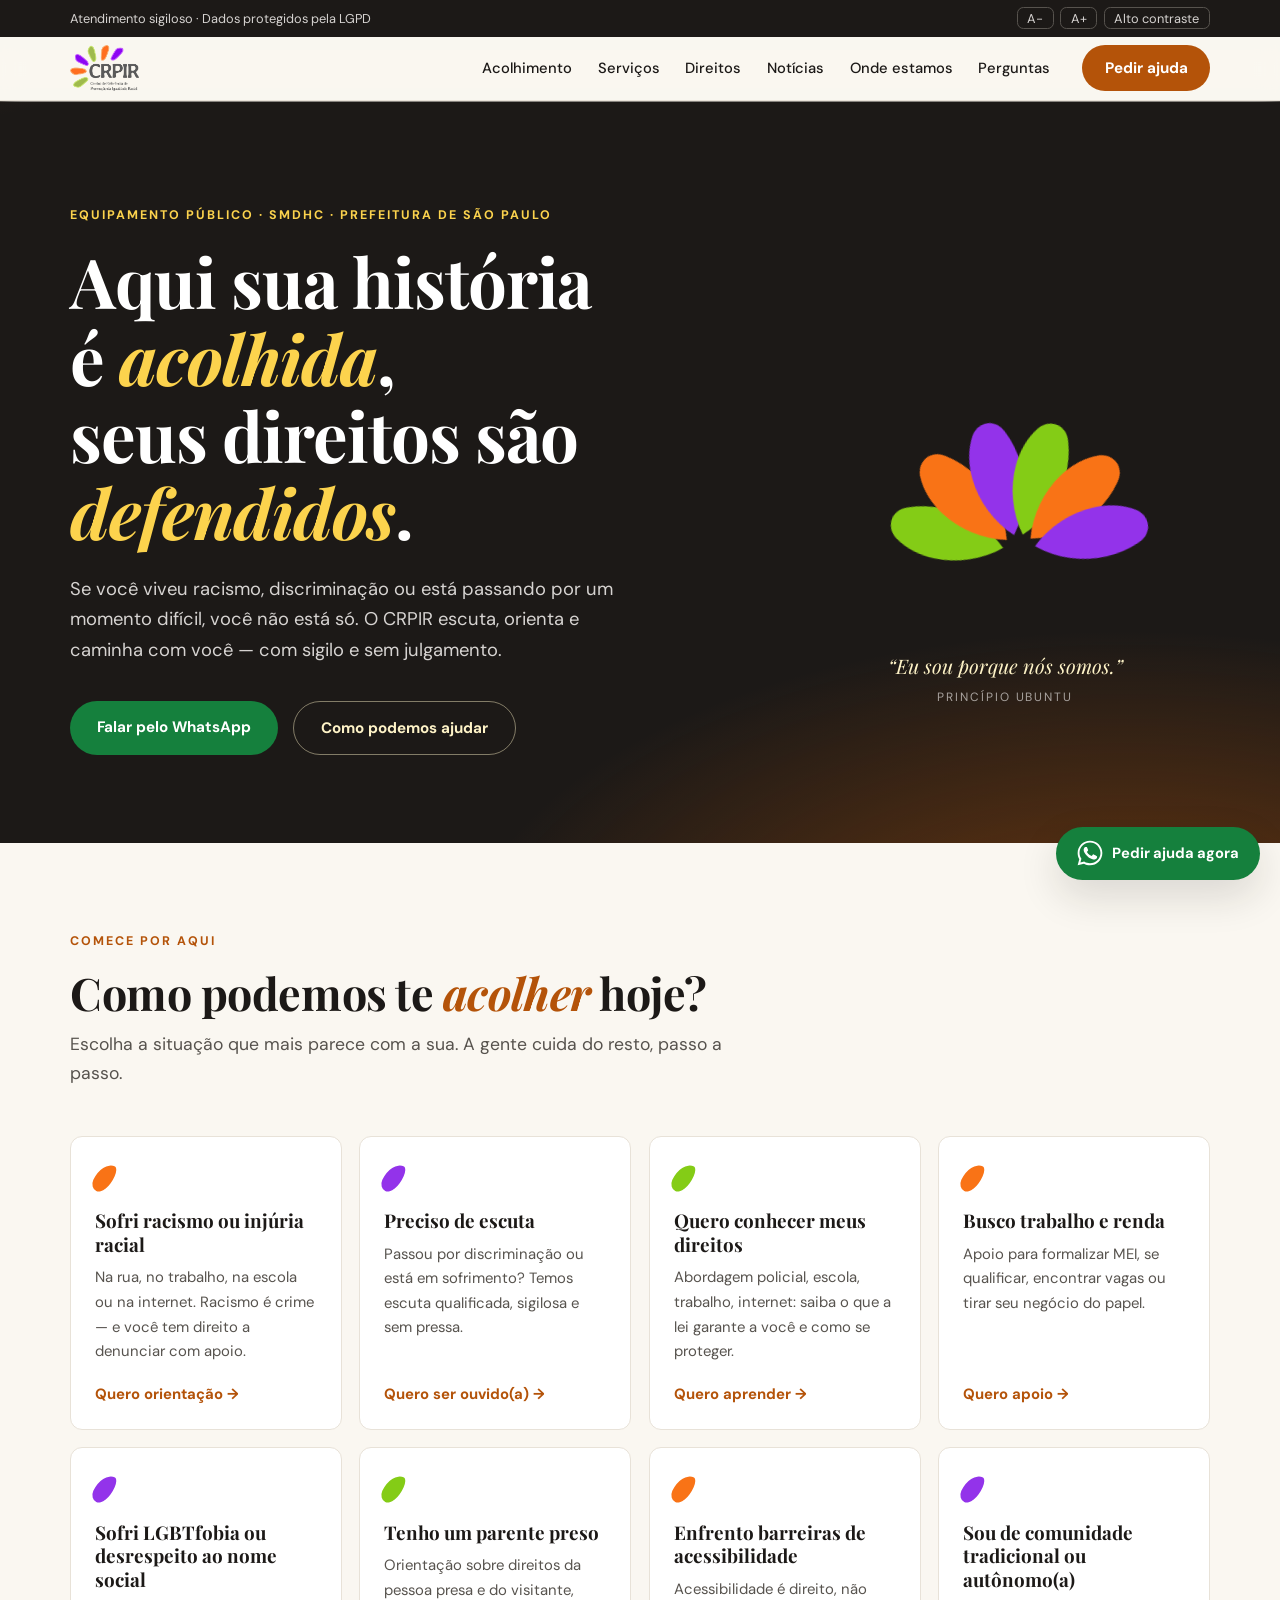
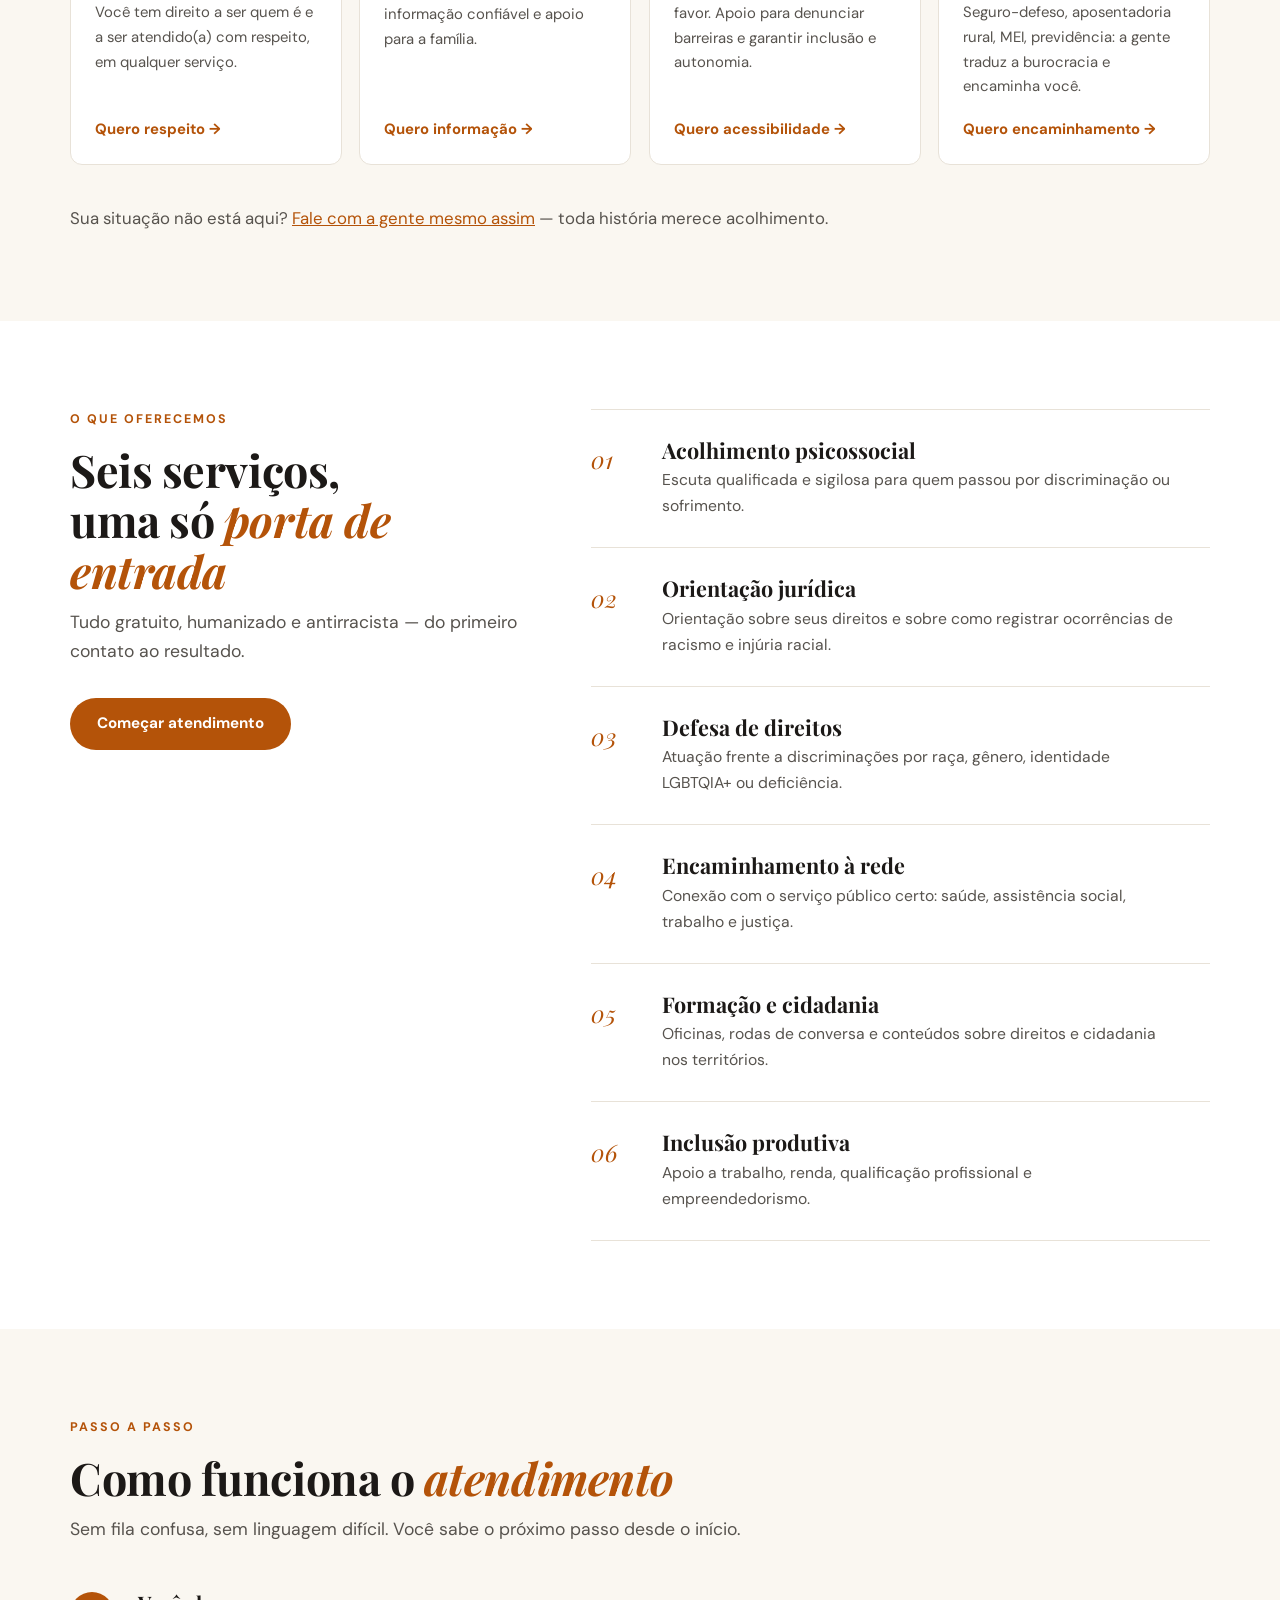
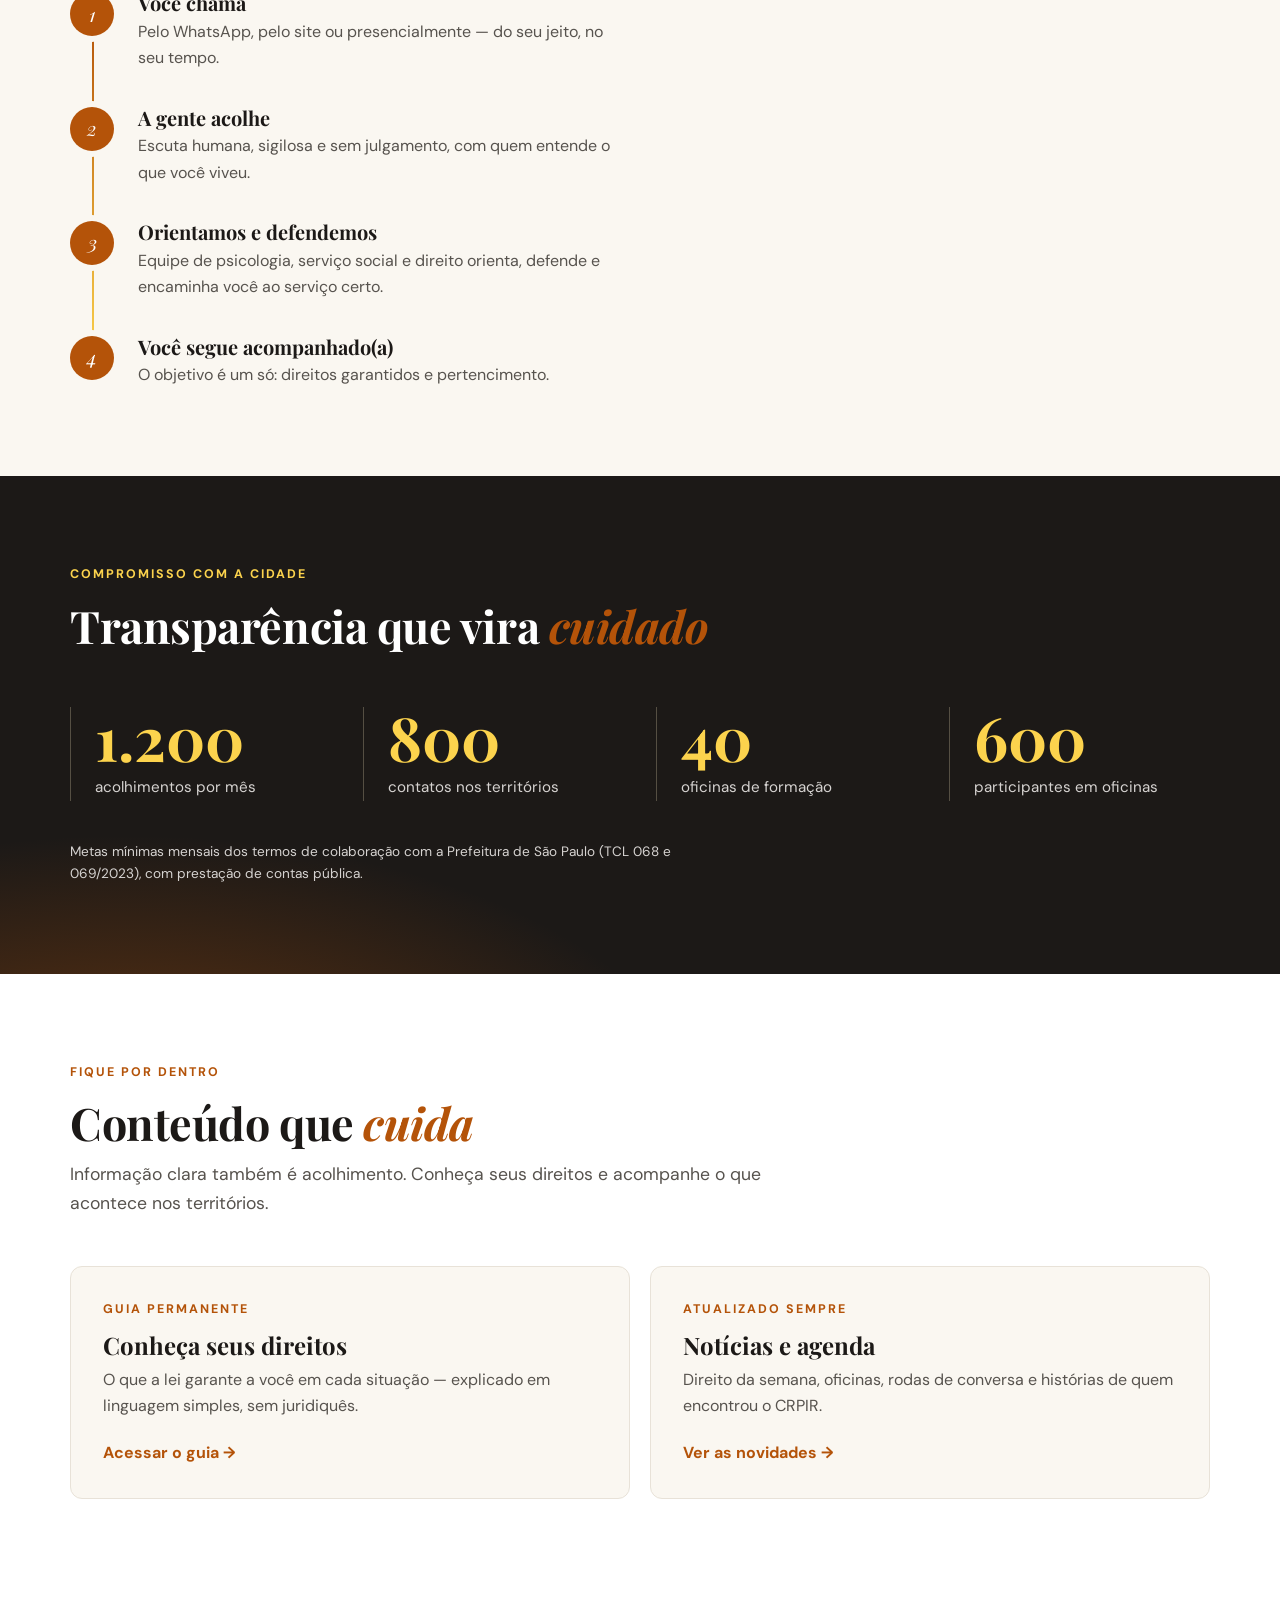
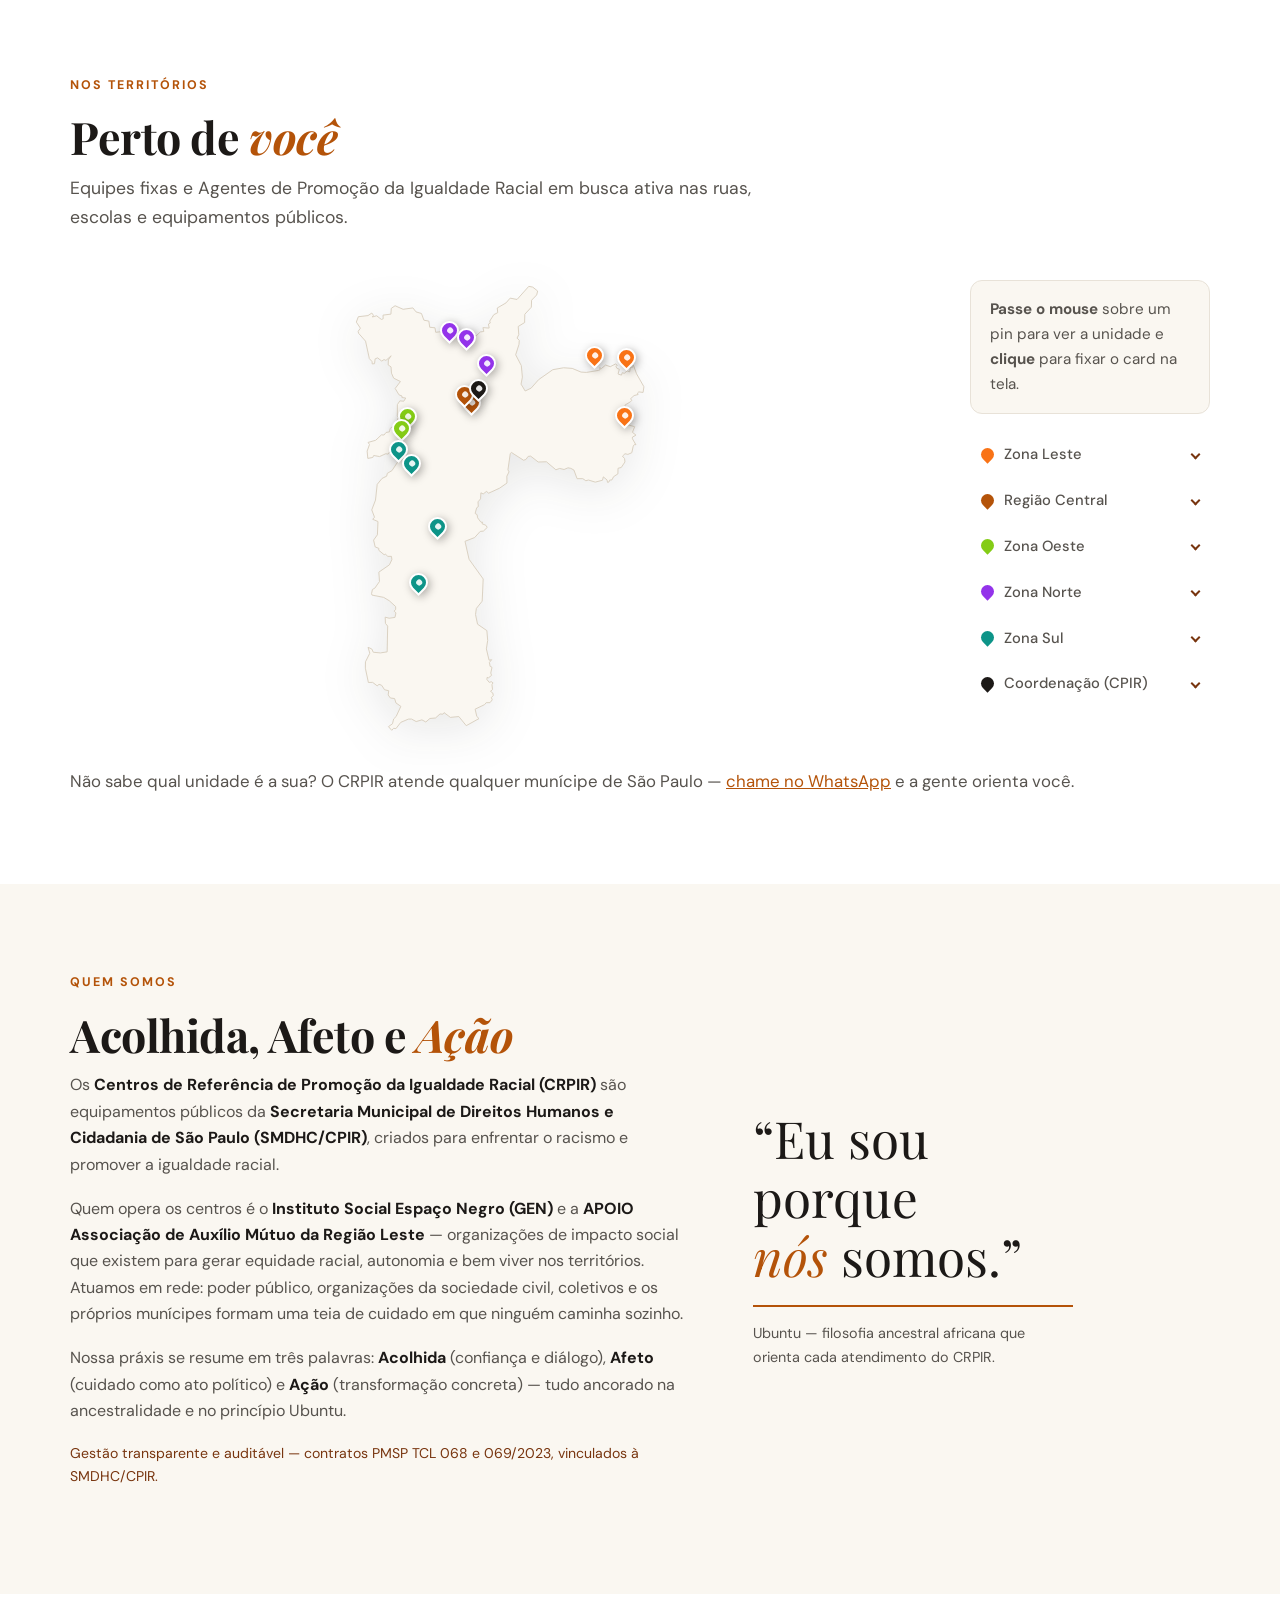
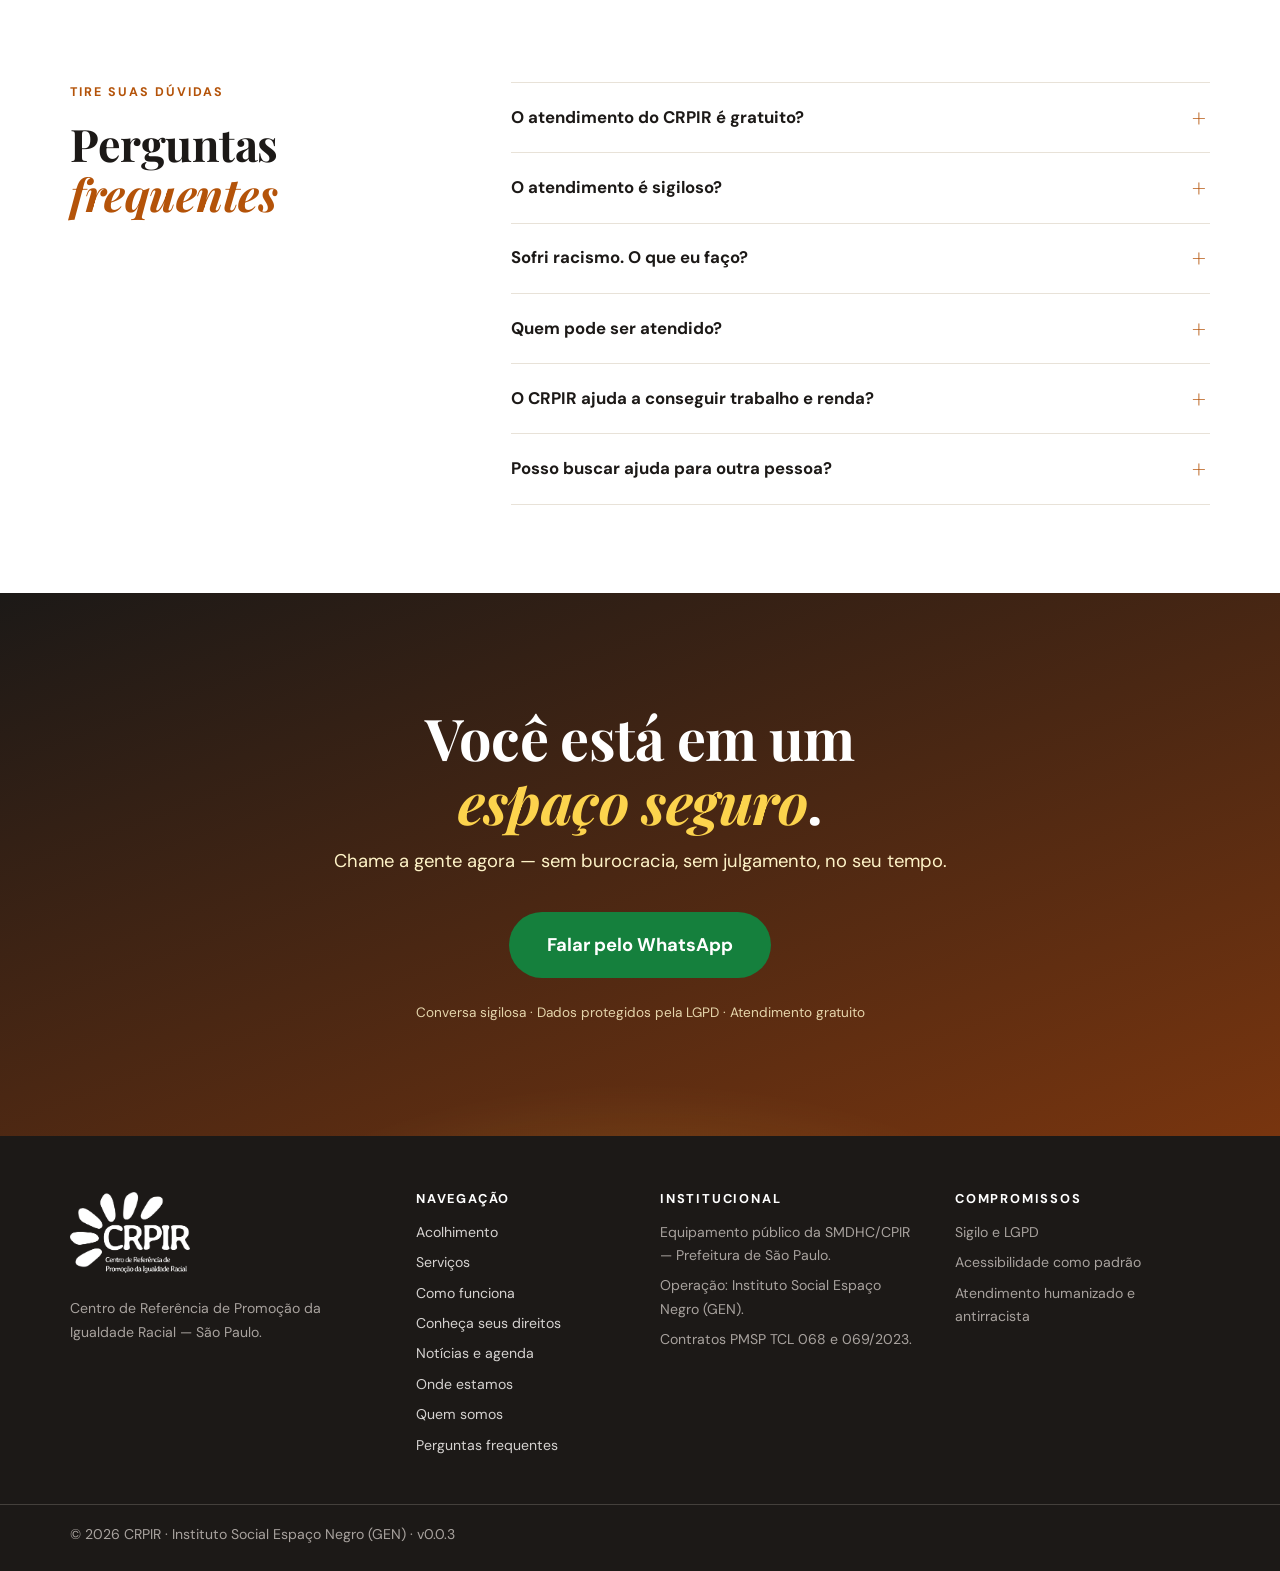
==== commit 337c5250: "fix: APOIO Associação de Auxílio Mútuo da Região Leste como cooperadora dos centros - Seção Quem Som" ====
--- a/index.html
+++ b/index.html
@@ -703,8 +703,9 @@
             criados para enfrentar o racismo e promover a igualdade racial.
           </p>
           <p>
-            Quem opera os centros é o <strong>Instituto Social Espaço Negro (GEN)</strong> — uma organização de
-            impacto social que existe para gerar equidade racial, autonomia e bem viver nos territórios.
+            Quem opera os centros é o <strong>Instituto Social Espaço Negro (GEN)</strong> e a
+            <strong>APOIO Associação de Auxílio Mútuo da Região Leste</strong> — organizações de
+            impacto social que existem para gerar equidade racial, autonomia e bem viver nos territórios.
             Atuamos em rede: poder público, organizações da sociedade civil, coletivos e os próprios munícipes
             formam uma teia de cuidado em que ninguém caminha sozinho.
           </p>
@@ -810,7 +811,7 @@
     </div>
     <div class="rodape__base">
       <div class="container">
-        <p>© <span id="ano-atual">2026</span> CRPIR · Instituto Social Espaço Negro (GEN) · v0.0.2</p>
+        <p>© <span id="ano-atual">2026</span> CRPIR · Instituto Social Espaço Negro (GEN) · v0.0.3</p>
       </div>
     </div>
   </footer>
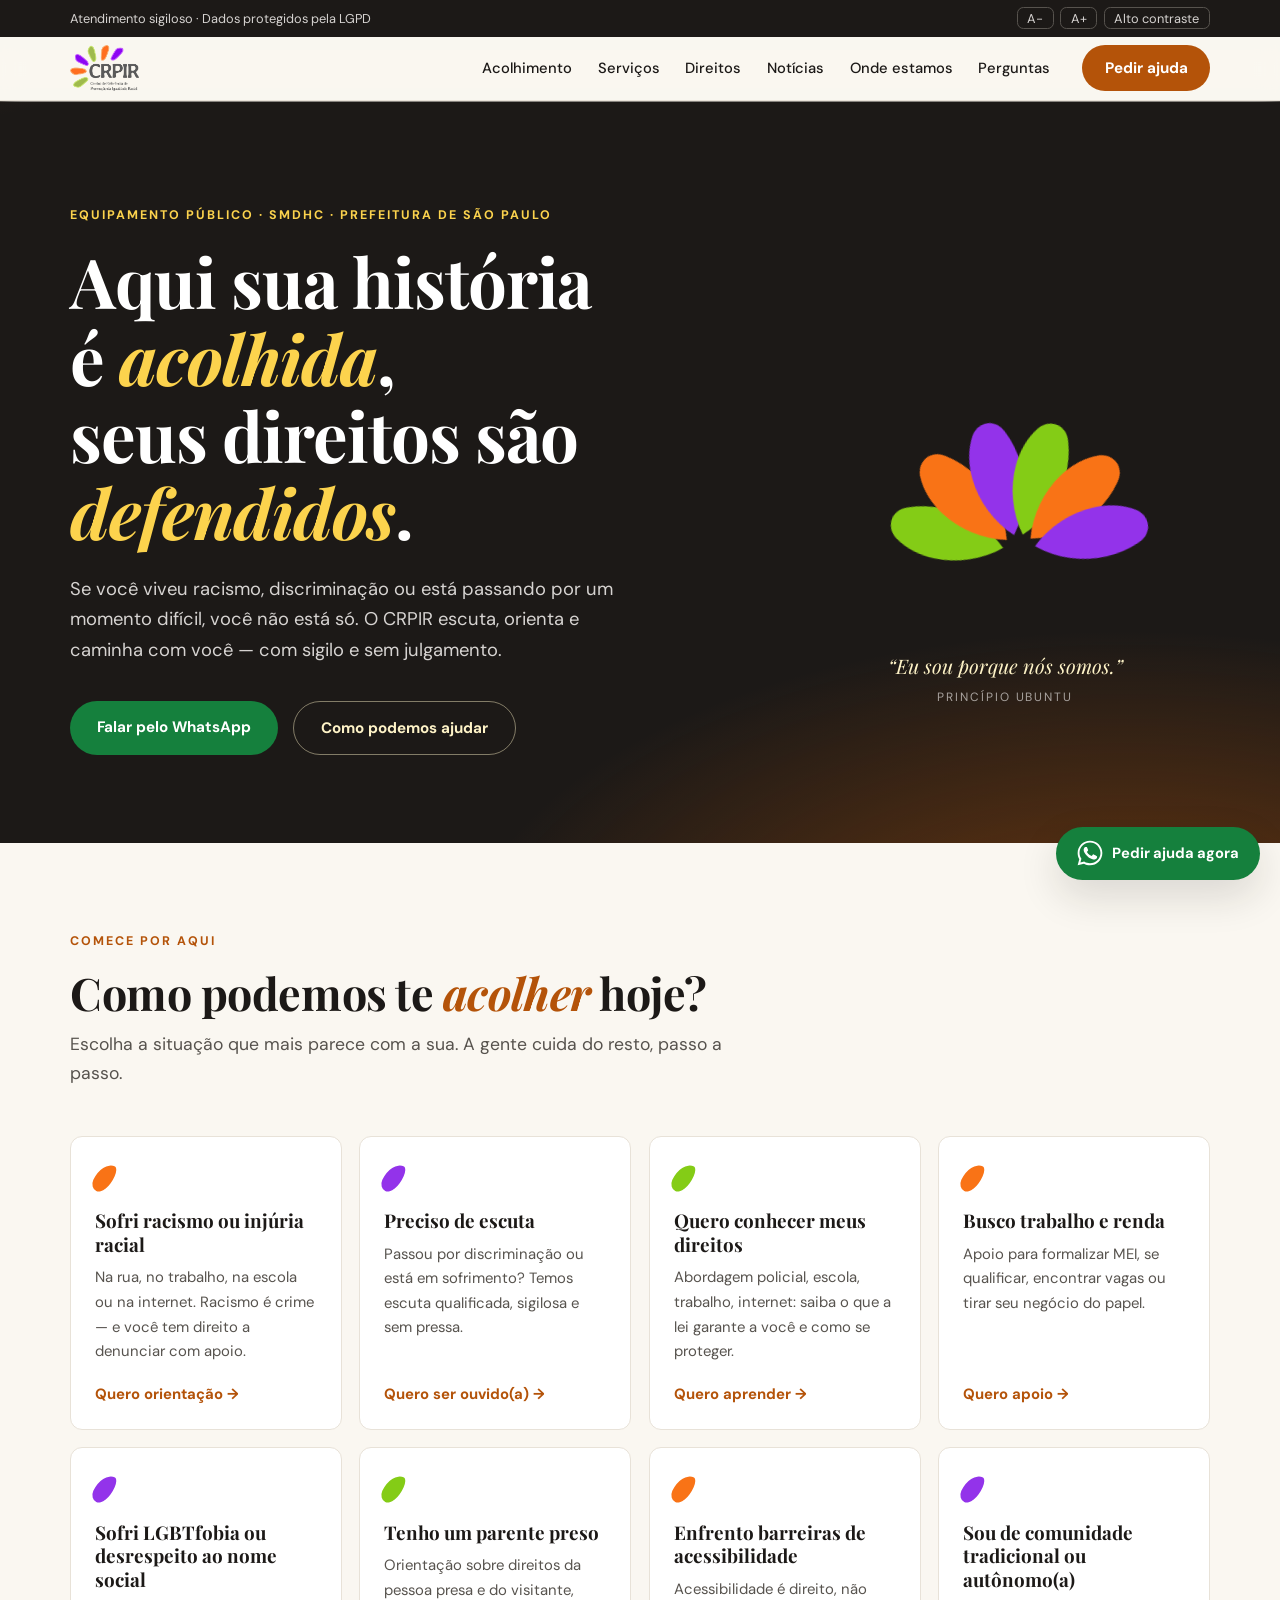
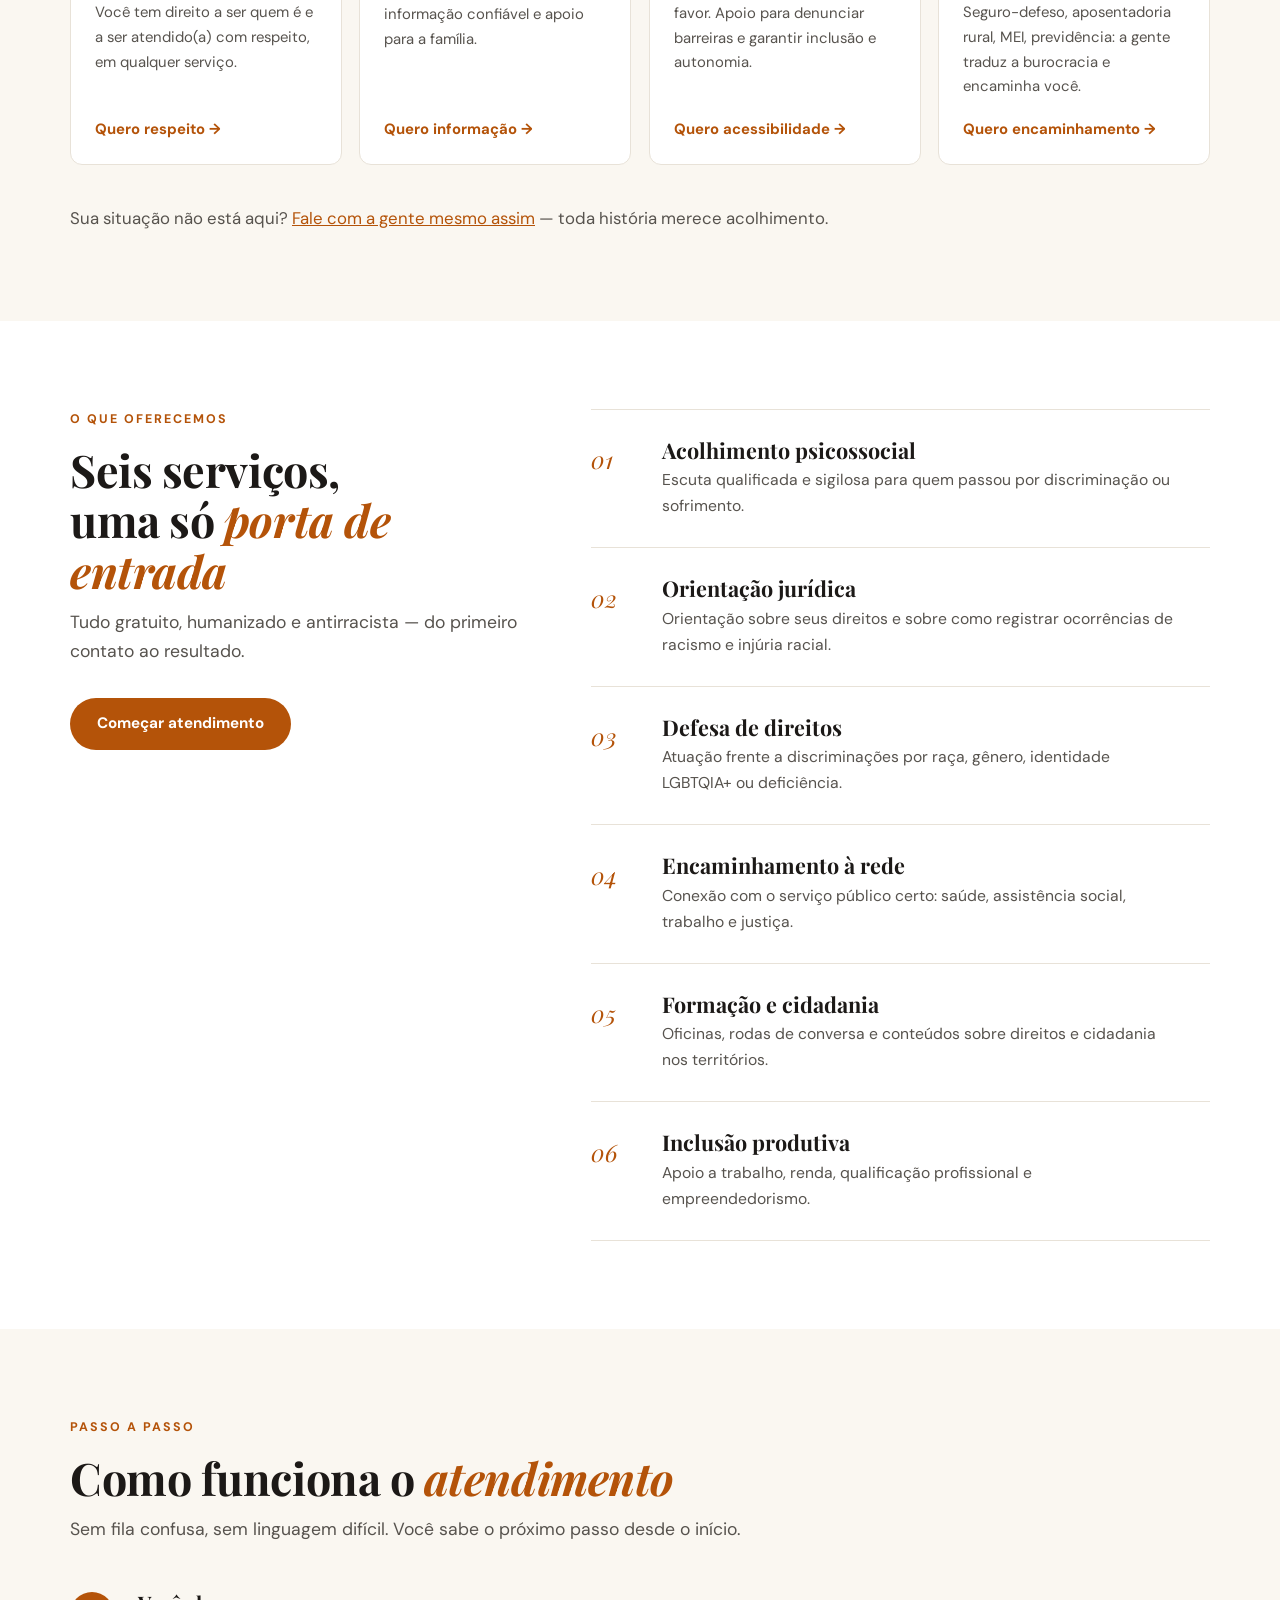
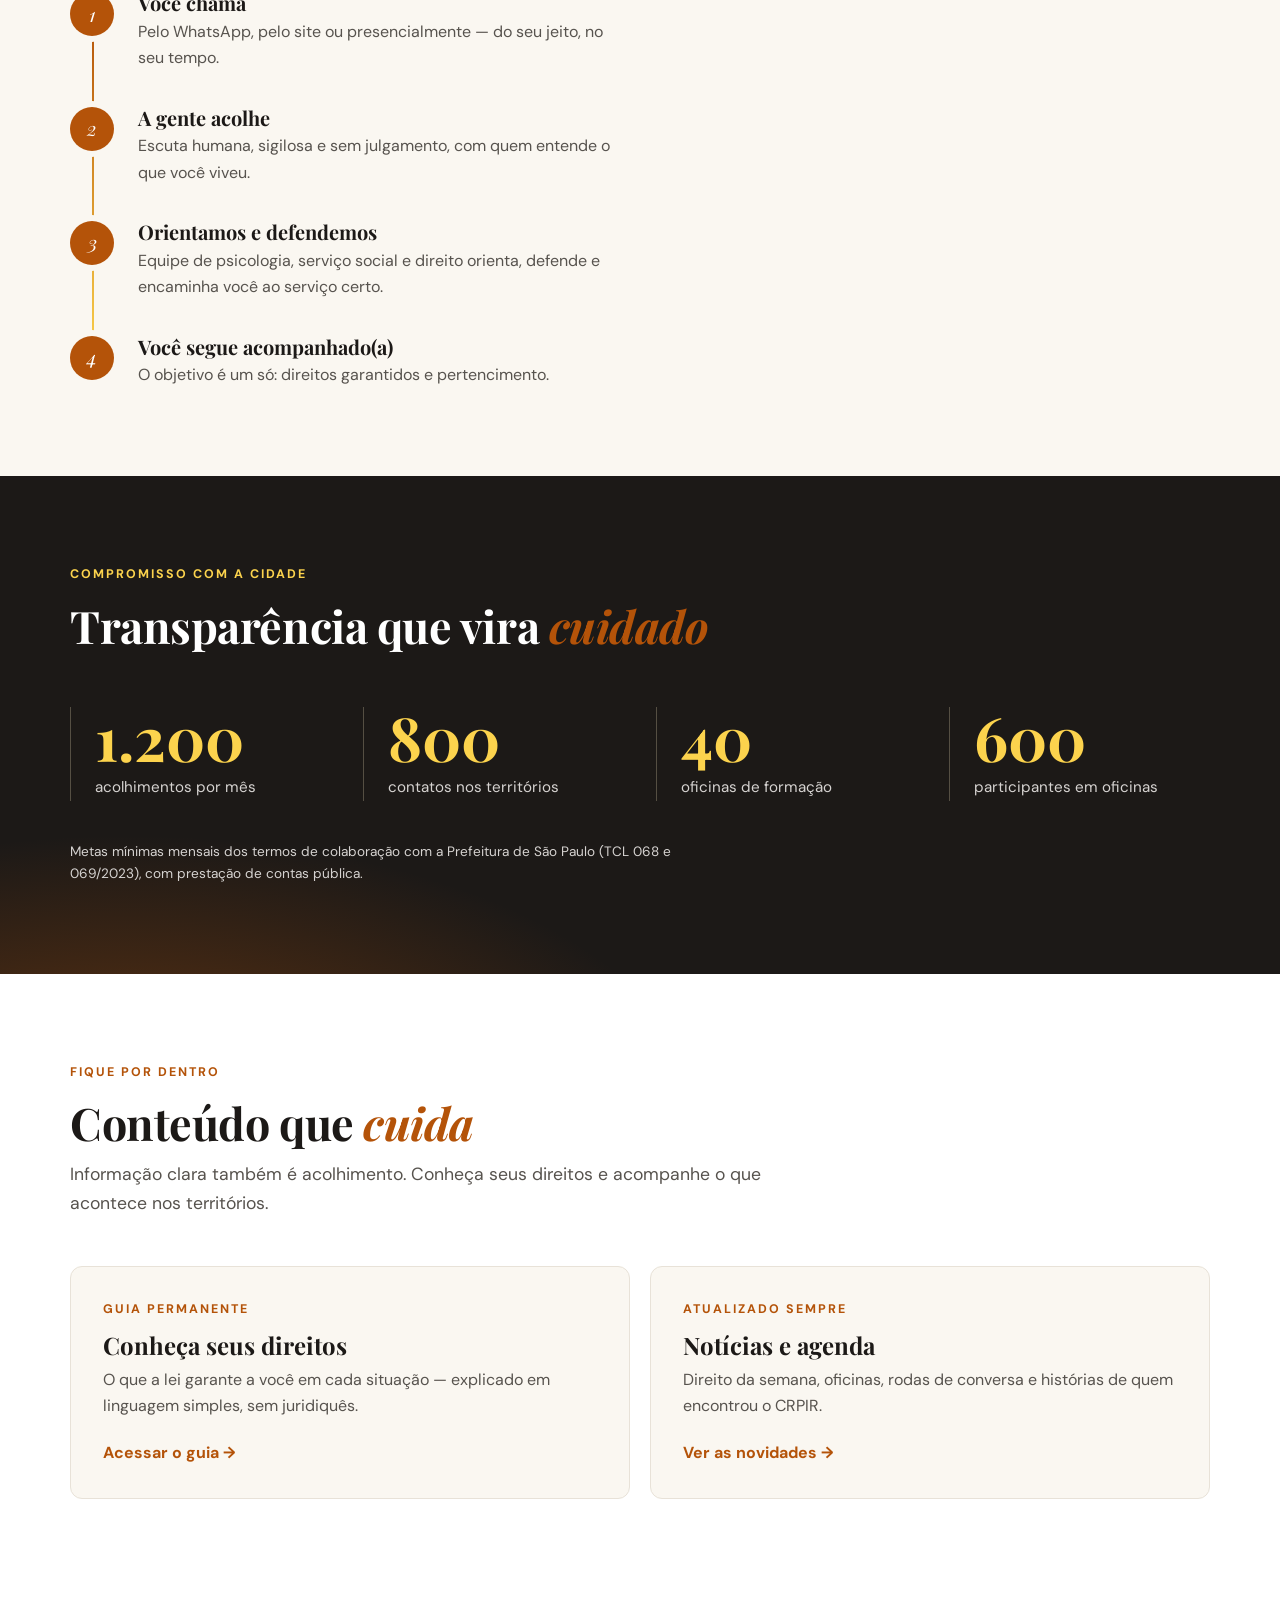
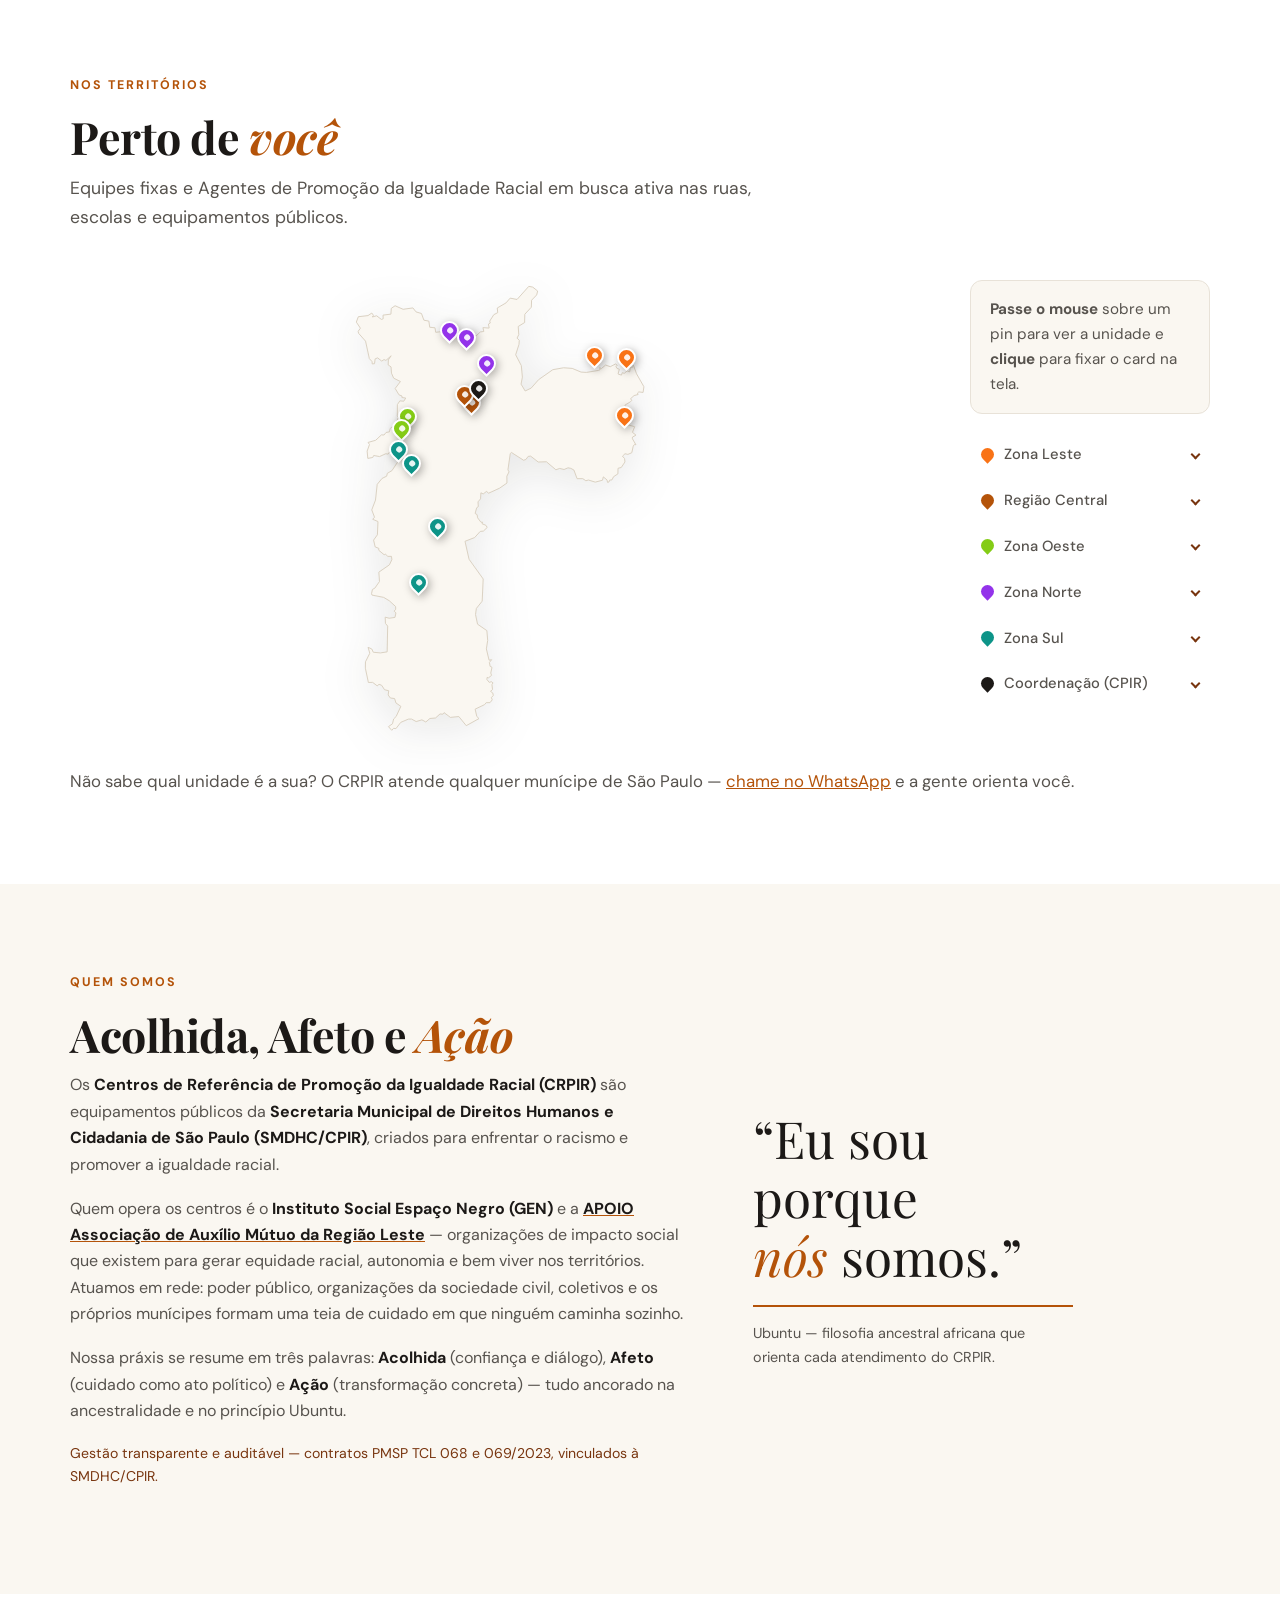
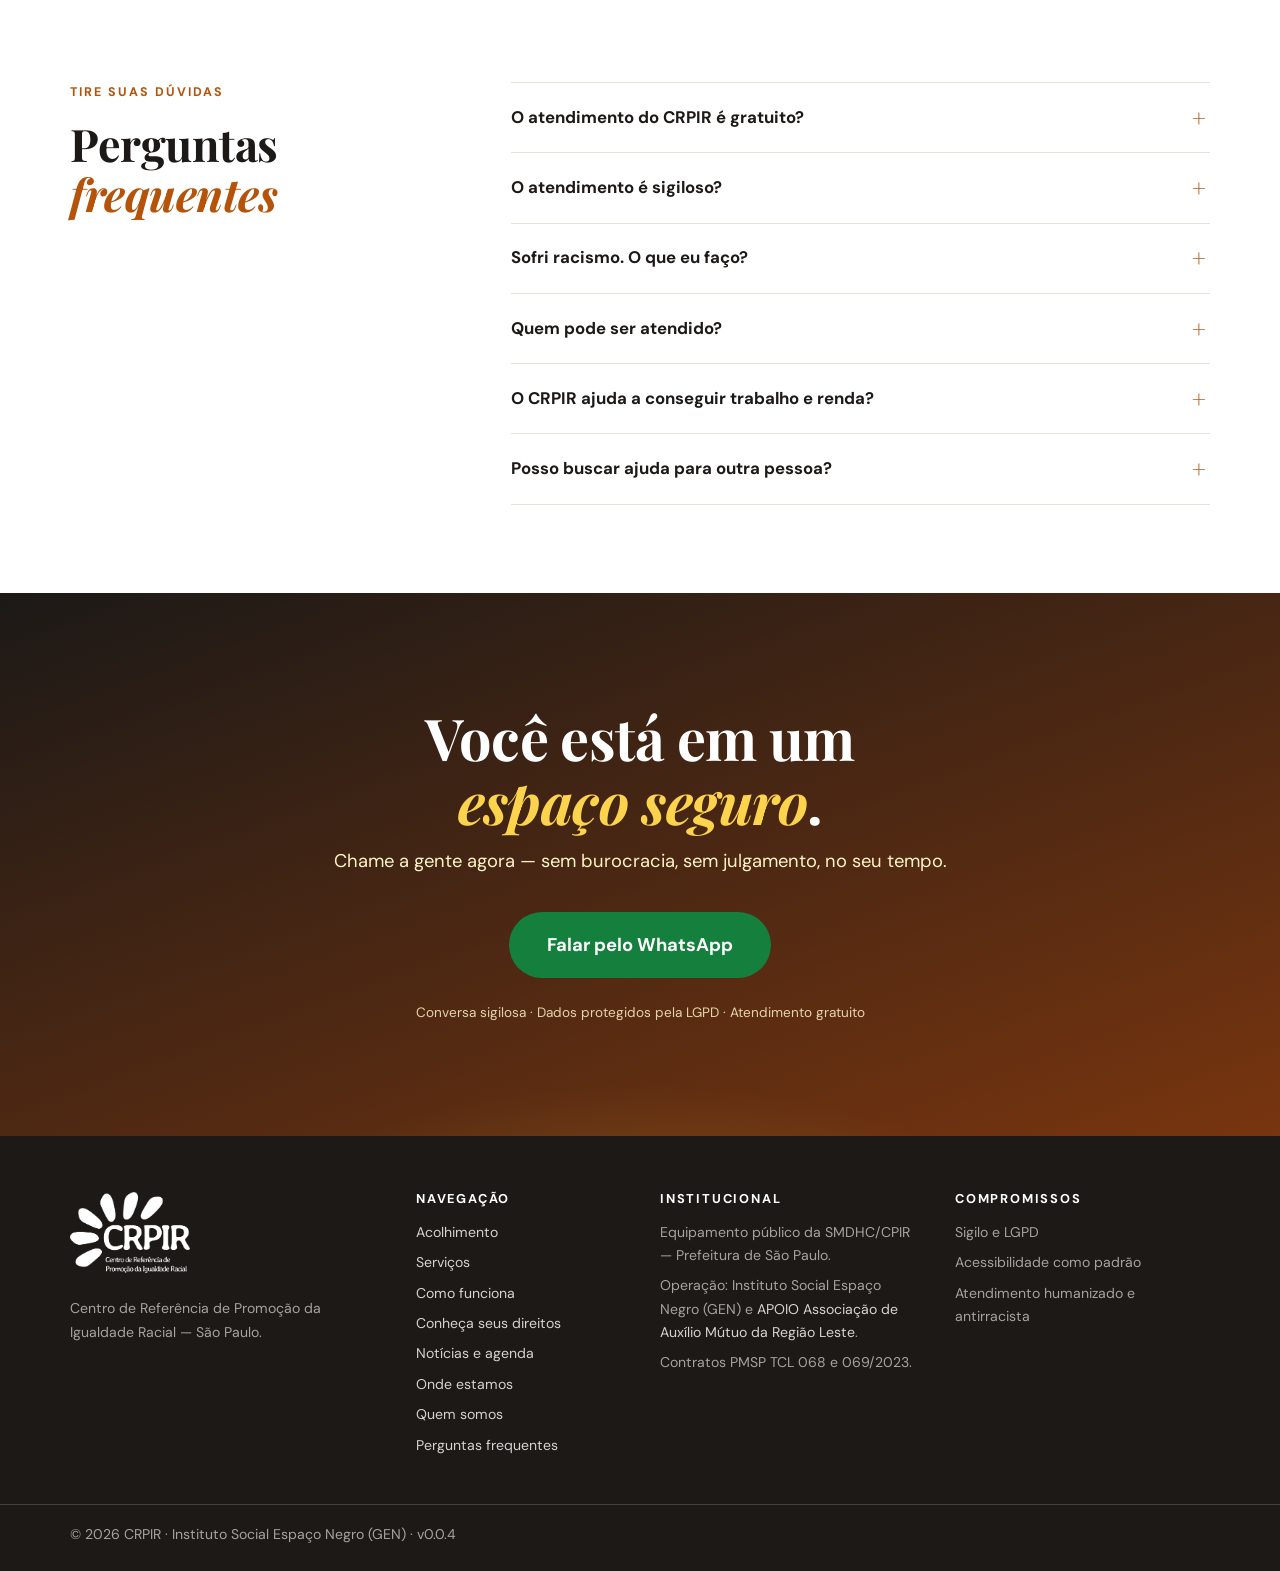
==== commit bac6a02b: "feat: APOIO no rodapé e nos dados de SEO, com link para apoio-sp.org.br - Rodapé das três páginas ci" ====
--- a/index.html
+++ b/index.html
@@ -9,7 +9,7 @@
   <meta name="description" content="Sofreu racismo, injúria racial ou discriminação? O CRPIR acolhe, orienta e defende seus direitos — de graça e com sigilo. Acolhimento psicossocial, orientação jurídica e apoio a trabalho e renda em São Paulo.">
   <meta name="keywords" content="CRPIR, igualdade racial, sofri racismo, denunciar racismo, injúria racial, discriminação, acolhimento psicossocial, orientação jurídica gratuita, direitos humanos São Paulo, SMDHC, nome social, LGBTfobia, inclusão produtiva">
   <meta name="robots" content="index, follow">
-  <meta name="author" content="Instituto Social Espaço Negro (GEN)">
+  <meta name="author" content="Instituto Social Espaço Negro (GEN) e APOIO Associação de Auxílio Mútuo da Região Leste">
   <link rel="canonical" href="https://crpir.com.br/">
 
   <!-- Open Graph (compartilhamento em redes e WhatsApp) -->
@@ -49,16 +49,23 @@
         "alternateName": "CRPIR São Paulo",
         "url": "https://crpir.com.br/",
         "logo": "https://crpir.com.br/assets/logo-crpir.png",
-        "description": "Equipamento público da Secretaria Municipal de Direitos Humanos e Cidadania de São Paulo (SMDHC/CPIR), operado pelo Instituto Social Espaço Negro (GEN), voltado ao enfrentamento do racismo e à promoção da igualdade racial. Atendimento humanizado, sigiloso e antirracista.",
+        "description": "Equipamento público da Secretaria Municipal de Direitos Humanos e Cidadania de São Paulo (SMDHC/CPIR), operado pelo Instituto Social Espaço Negro (GEN) e pela APOIO Associação de Auxílio Mútuo da Região Leste, voltado ao enfrentamento do racismo e à promoção da igualdade racial. Atendimento humanizado, sigiloso e antirracista.",
         "areaServed": {
           "@type": "City",
           "name": "São Paulo",
           "containedInPlace": { "@type": "State", "name": "São Paulo" }
         },
-        "parentOrganization": {
-          "@type": "Organization",
-          "name": "Instituto Social Espaço Negro (GEN)"
-        },
+        "parentOrganization": [
+          {
+            "@type": "Organization",
+            "name": "Instituto Social Espaço Negro (GEN)"
+          },
+          {
+            "@type": "Organization",
+            "name": "APOIO Associação de Auxílio Mútuo da Região Leste",
+            "url": "https://www.apoio-sp.org.br/"
+          }
+        ],
         "knowsAbout": ["igualdade racial", "enfrentamento ao racismo", "direitos humanos", "acolhimento psicossocial", "orientação jurídica", "inclusão produtiva"]
       },
       {
@@ -704,7 +711,7 @@
           </p>
           <p>
             Quem opera os centros é o <strong>Instituto Social Espaço Negro (GEN)</strong> e a
-            <strong>APOIO Associação de Auxílio Mútuo da Região Leste</strong> — organizações de
+            <a href="https://www.apoio-sp.org.br/" rel="noopener" target="_blank"><strong>APOIO Associação de Auxílio Mútuo da Região Leste</strong></a> — organizações de
             impacto social que existem para gerar equidade racial, autonomia e bem viver nos territórios.
             Atuamos em rede: poder público, organizações da sociedade civil, coletivos e os próprios munícipes
             formam uma teia de cuidado em que ninguém caminha sozinho.
@@ -799,7 +806,7 @@
       <div class="rodape__col">
         <h3>Institucional</h3>
         <p>Equipamento público da SMDHC/CPIR — Prefeitura de São Paulo.</p>
-        <p>Operação: Instituto Social Espaço Negro (GEN).</p>
+        <p>Operação: Instituto Social Espaço Negro (GEN) e <a href="https://www.apoio-sp.org.br/" rel="noopener" target="_blank">APOIO Associação de Auxílio Mútuo da Região Leste</a>.</p>
         <p>Contratos PMSP TCL 068 e 069/2023.</p>
       </div>
       <div class="rodape__col">
@@ -811,7 +818,7 @@
     </div>
     <div class="rodape__base">
       <div class="container">
-        <p>© <span id="ano-atual">2026</span> CRPIR · Instituto Social Espaço Negro (GEN) · v0.0.3</p>
+        <p>© <span id="ano-atual">2026</span> CRPIR · Instituto Social Espaço Negro (GEN) · v0.0.4</p>
       </div>
     </div>
   </footer>
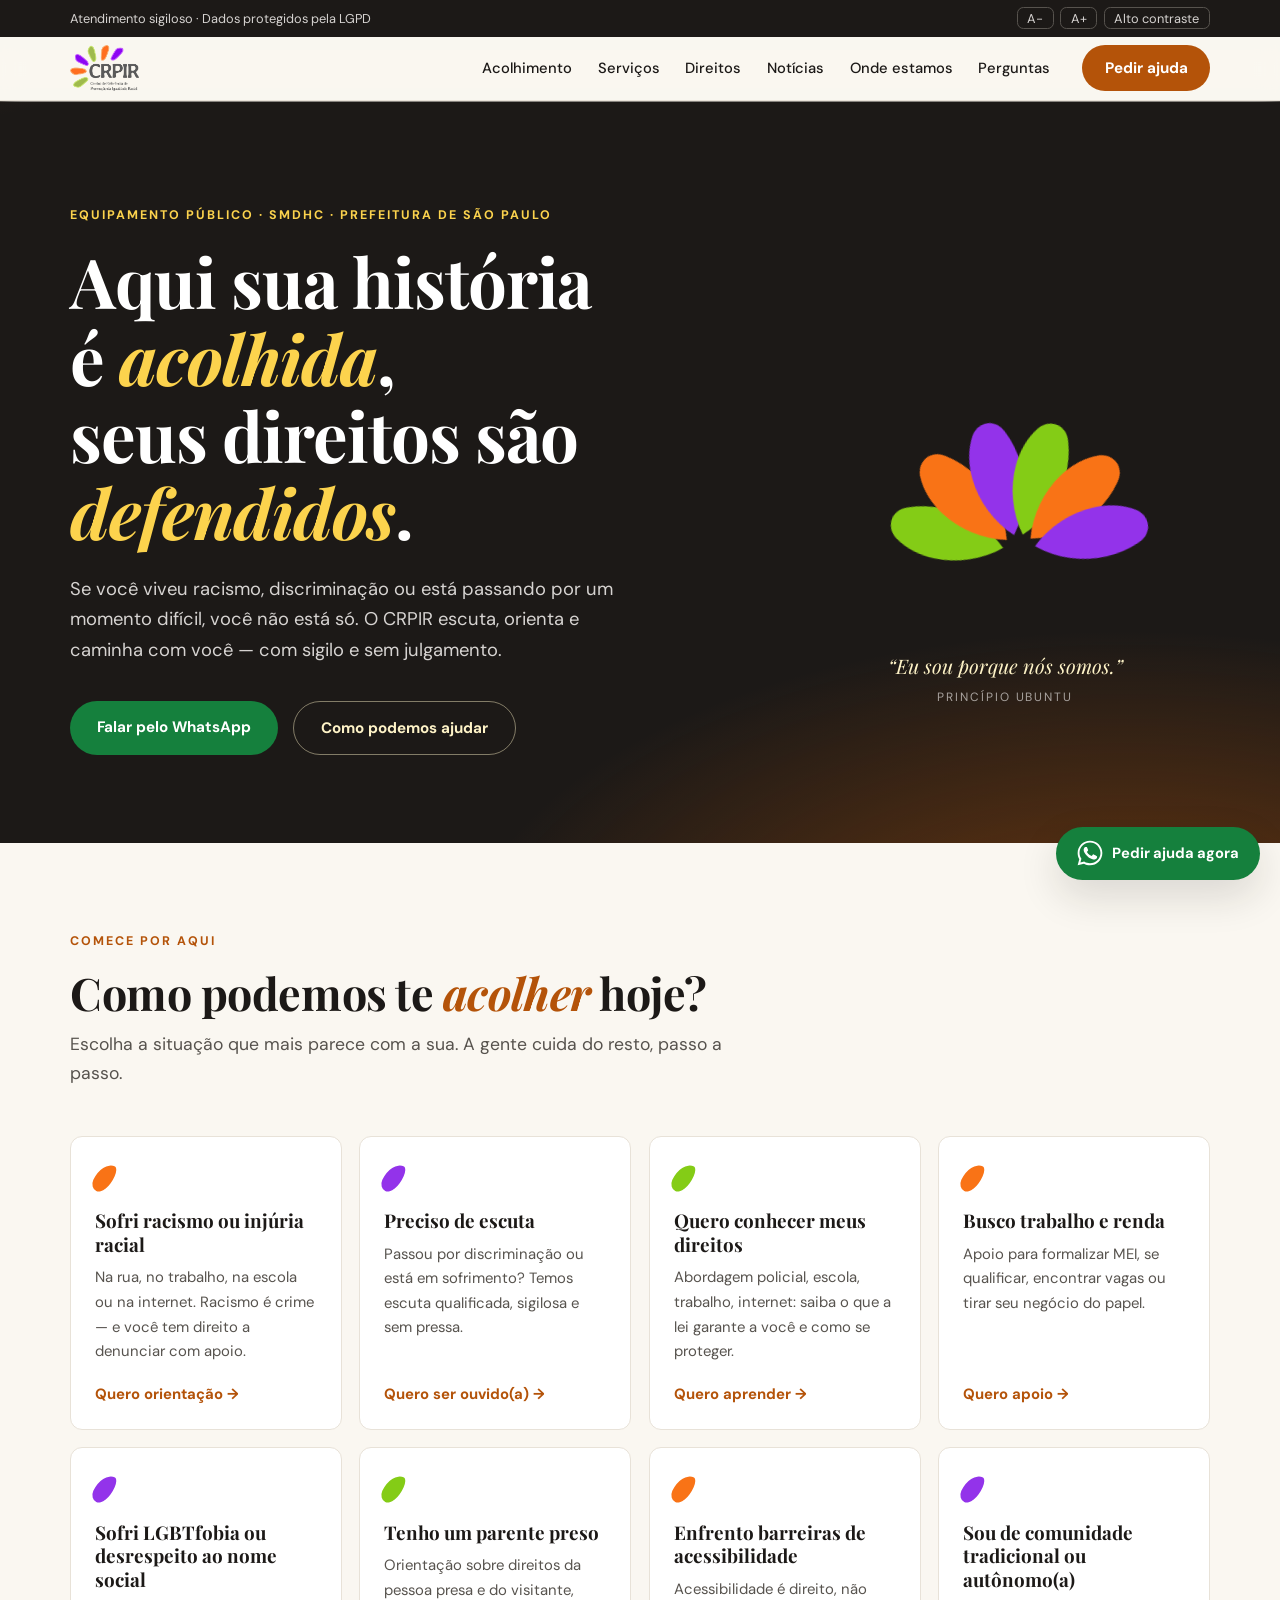
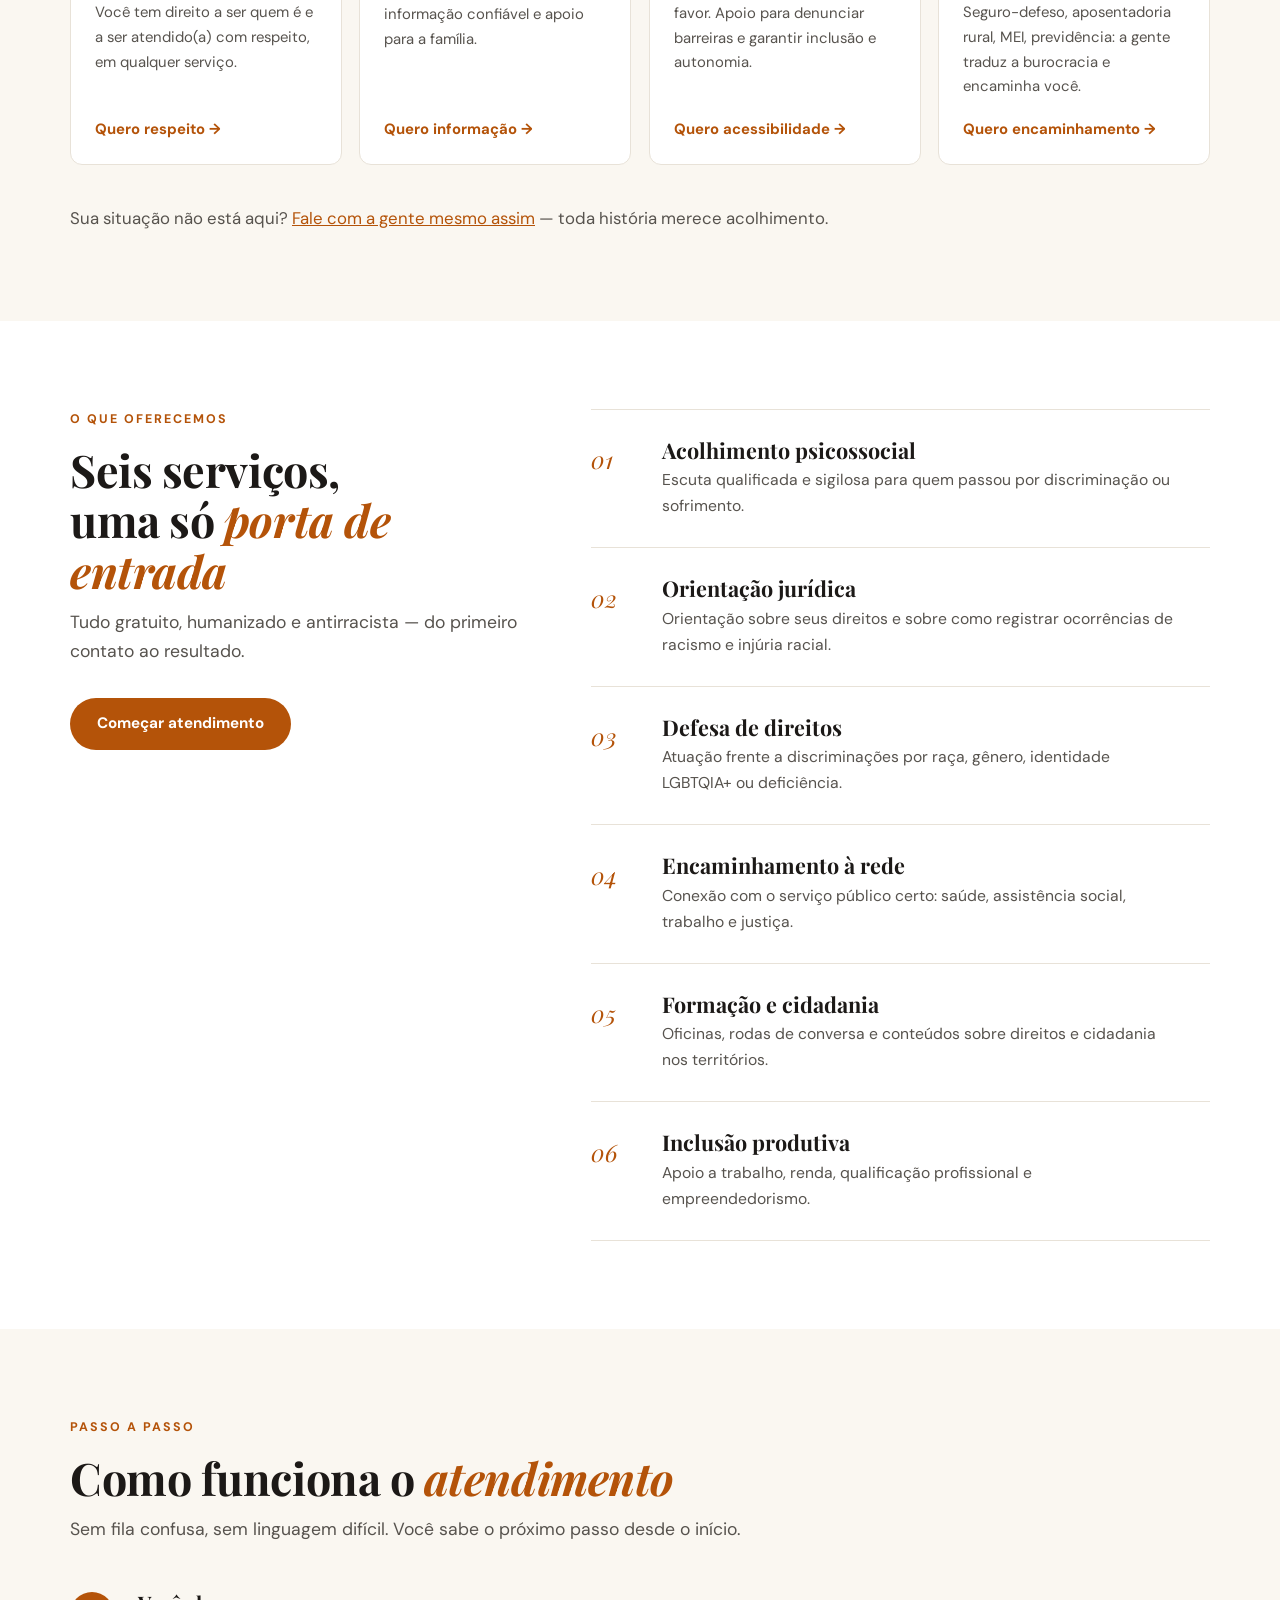
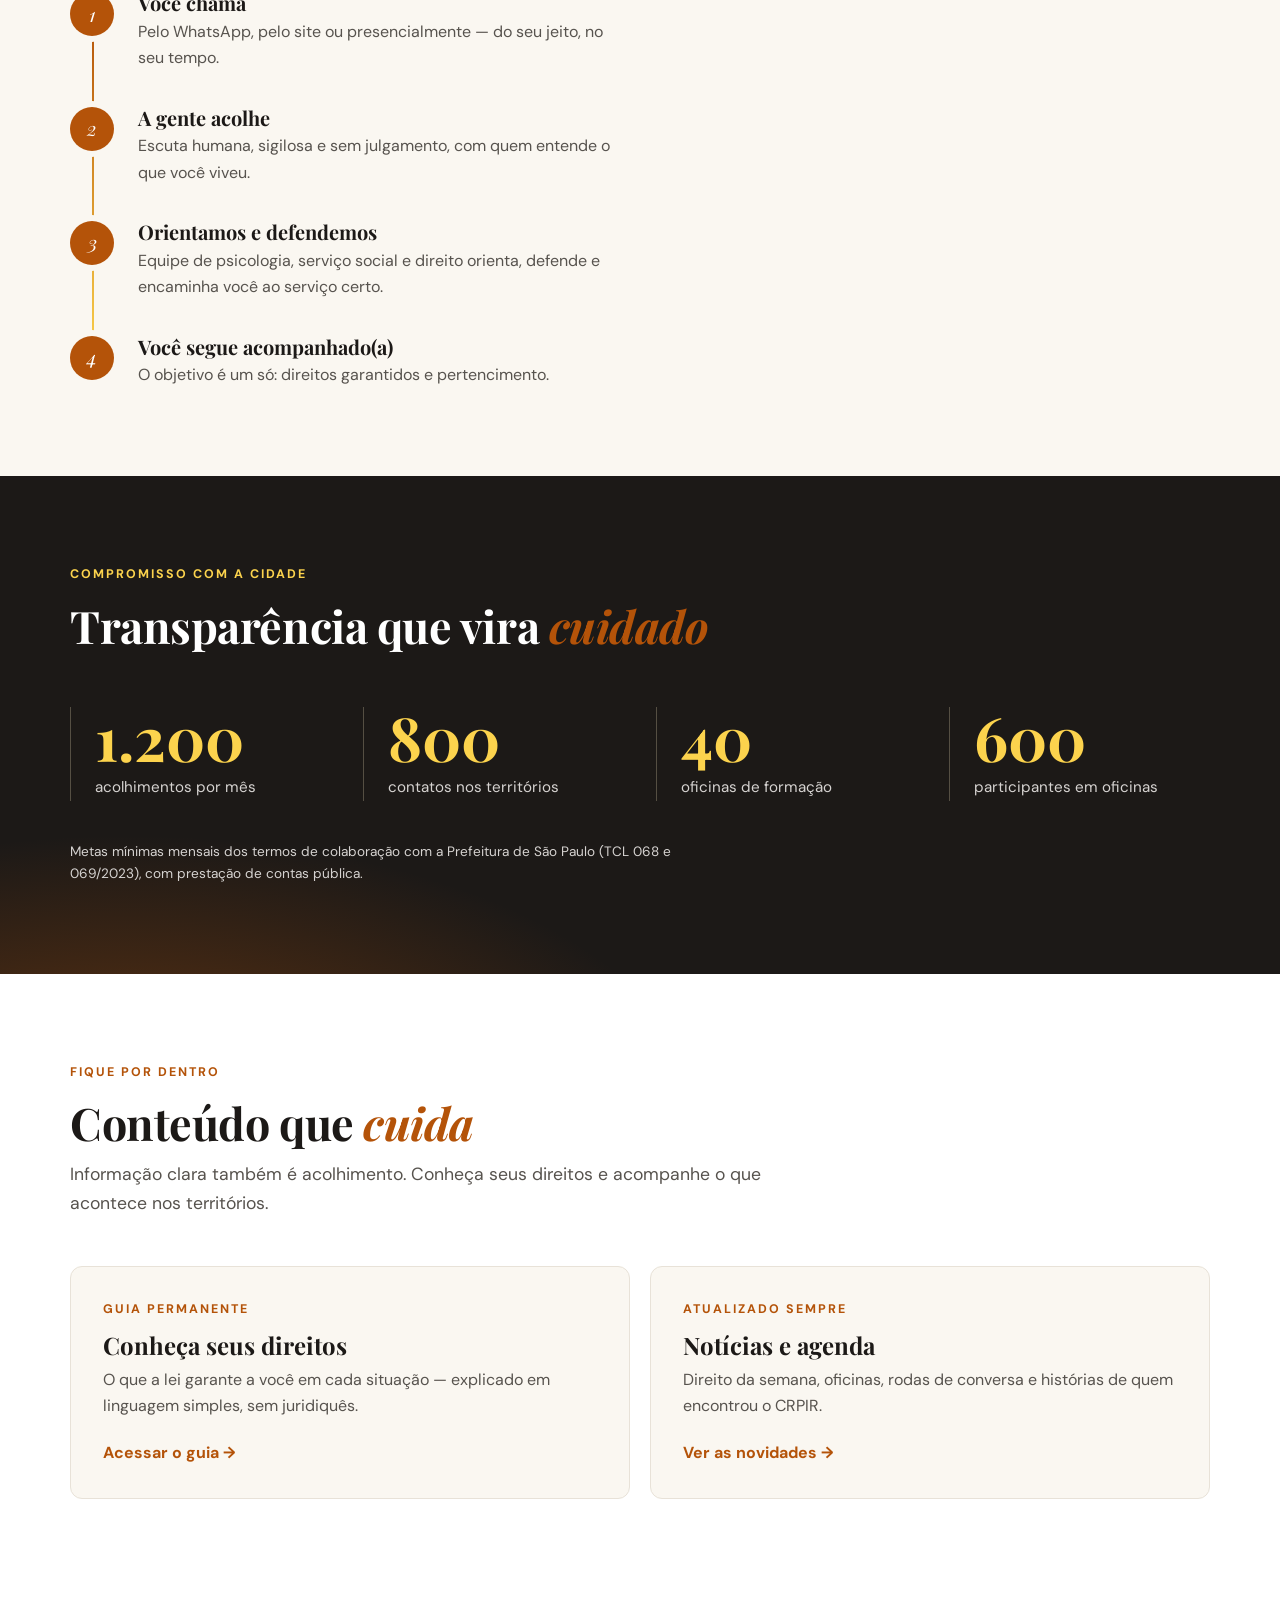
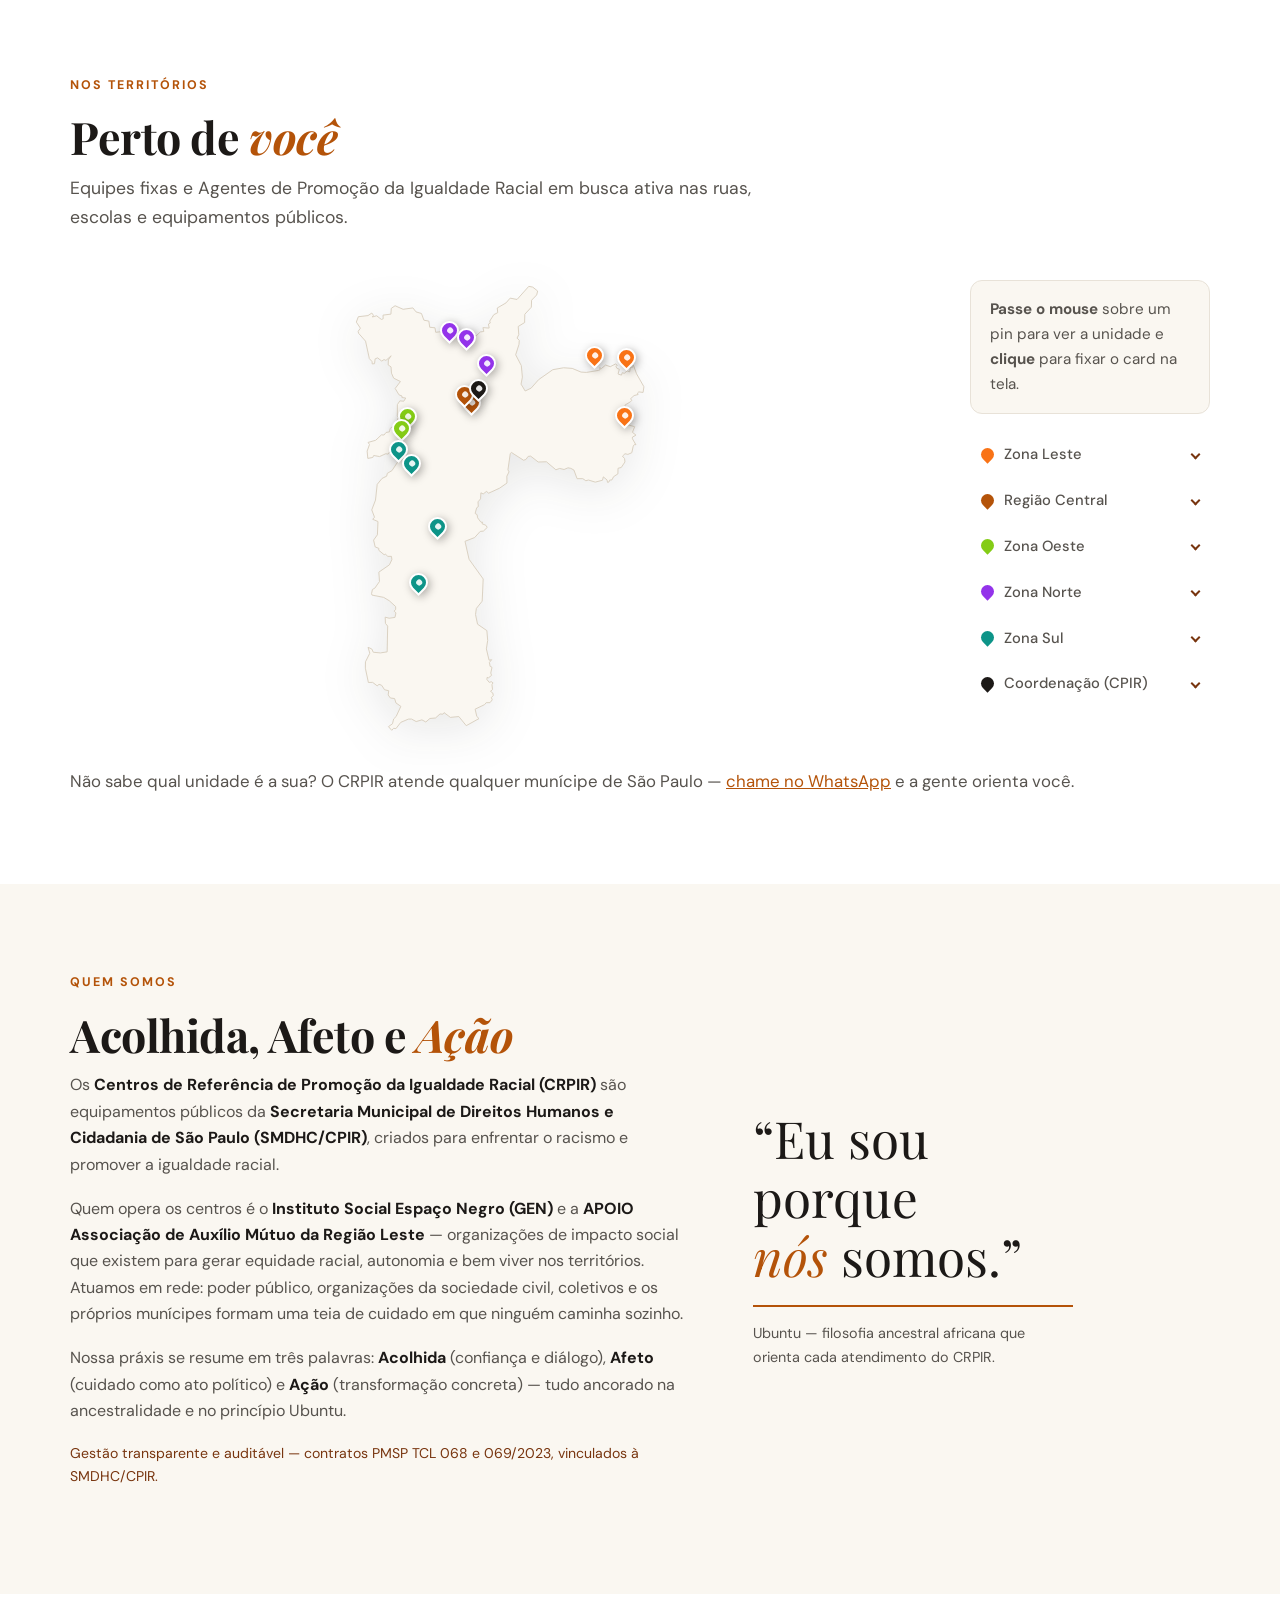
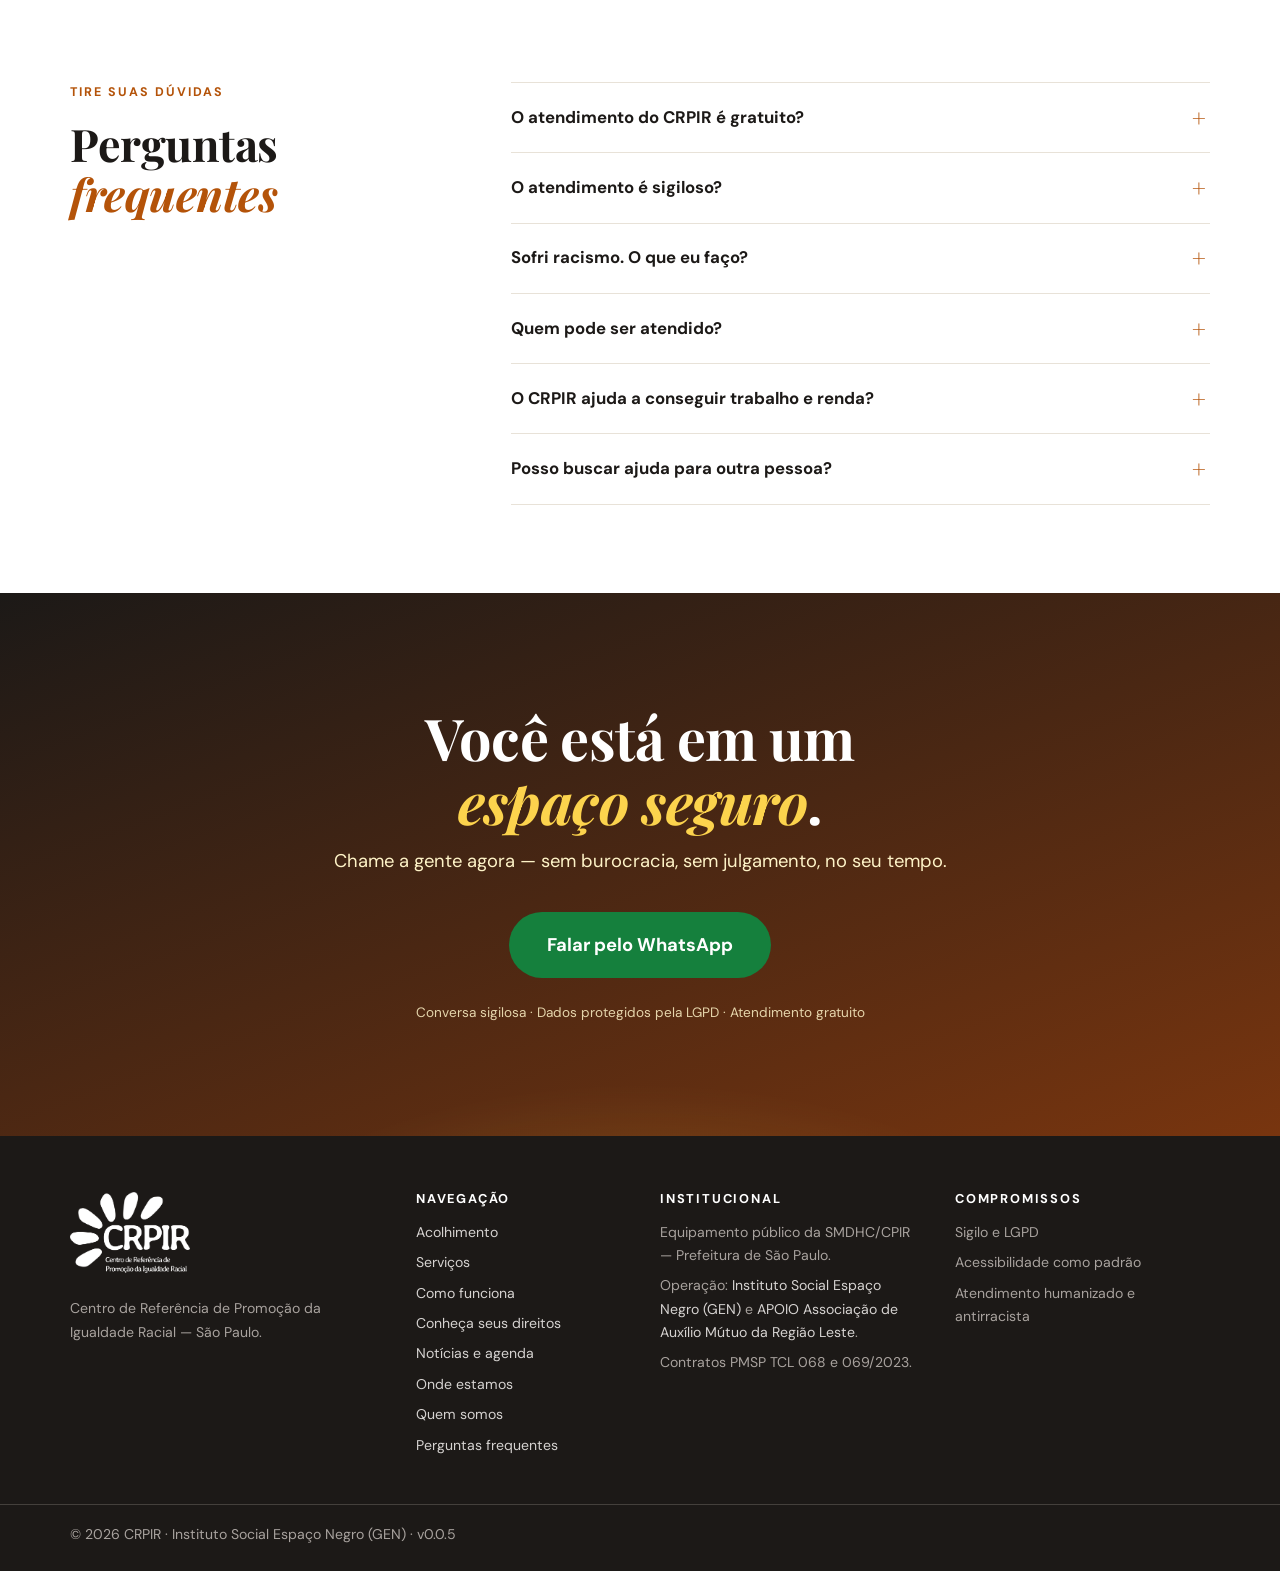
==== commit 893fe2bf: "feat: link do GEN, links das operadoras sem sublinhado e abrindo em nova aba - GEN linkado para grup" ====
--- a/index.html
+++ b/index.html
@@ -58,7 +58,8 @@
         "parentOrganization": [
           {
             "@type": "Organization",
-            "name": "Instituto Social Espaço Negro (GEN)"
+            "name": "Instituto Social Espaço Negro (GEN)",
+            "url": "https://www.grupoespaconegro.org.br/"
           },
           {
             "@type": "Organization",
@@ -710,7 +711,7 @@
             criados para enfrentar o racismo e promover a igualdade racial.
           </p>
           <p>
-            Quem opera os centros é o <strong>Instituto Social Espaço Negro (GEN)</strong> e a
+            Quem opera os centros é o <a href="https://www.grupoespaconegro.org.br/" rel="noopener" target="_blank"><strong>Instituto Social Espaço Negro (GEN)</strong></a> e a
             <a href="https://www.apoio-sp.org.br/" rel="noopener" target="_blank"><strong>APOIO Associação de Auxílio Mútuo da Região Leste</strong></a> — organizações de
             impacto social que existem para gerar equidade racial, autonomia e bem viver nos territórios.
             Atuamos em rede: poder público, organizações da sociedade civil, coletivos e os próprios munícipes
@@ -806,7 +807,7 @@
       <div class="rodape__col">
         <h3>Institucional</h3>
         <p>Equipamento público da SMDHC/CPIR — Prefeitura de São Paulo.</p>
-        <p>Operação: Instituto Social Espaço Negro (GEN) e <a href="https://www.apoio-sp.org.br/" rel="noopener" target="_blank">APOIO Associação de Auxílio Mútuo da Região Leste</a>.</p>
+        <p>Operação: <a href="https://www.grupoespaconegro.org.br/" rel="noopener" target="_blank">Instituto Social Espaço Negro (GEN)</a> e <a href="https://www.apoio-sp.org.br/" rel="noopener" target="_blank">APOIO Associação de Auxílio Mútuo da Região Leste</a>.</p>
         <p>Contratos PMSP TCL 068 e 069/2023.</p>
       </div>
       <div class="rodape__col">
@@ -818,7 +819,7 @@
     </div>
     <div class="rodape__base">
       <div class="container">
-        <p>© <span id="ano-atual">2026</span> CRPIR · Instituto Social Espaço Negro (GEN) · v0.0.4</p>
+        <p>© <span id="ano-atual">2026</span> CRPIR · Instituto Social Espaço Negro (GEN) · v0.0.5</p>
       </div>
     </div>
   </footer>
--- a/css/style.css
+++ b/css/style.css
@@ -793,6 +793,9 @@
 }
 .quem-somos__texto p { margin-bottom: 1.1rem; }
 .quem-somos__texto strong { color: var(--tinta); }
+.quem-somos__texto a { text-decoration: none; }
+.quem-somos__texto a:hover strong,
+.quem-somos__texto a:hover { color: var(--ambar); }
 .quem-somos__contratos { font-size: 0.88rem; color: var(--ambar-escuro); }
 
 .quem-somos__citacao blockquote p {
